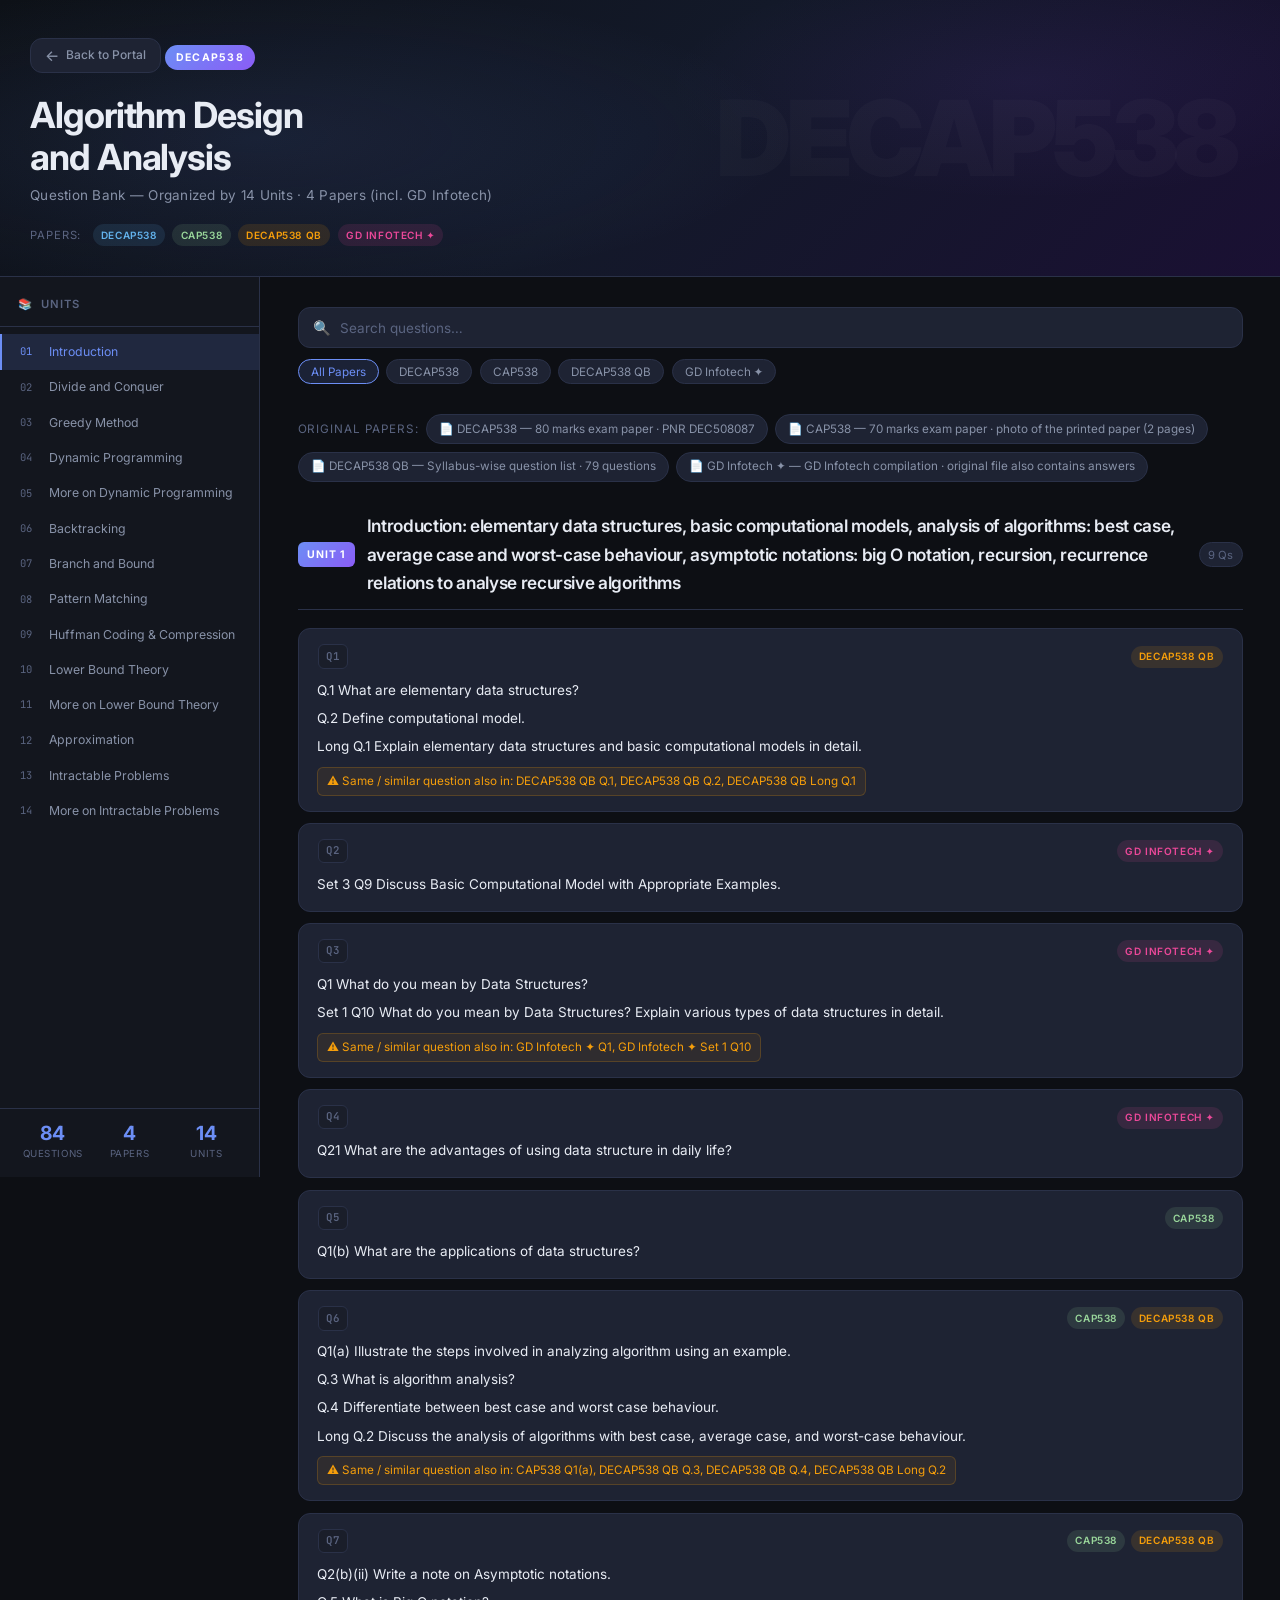
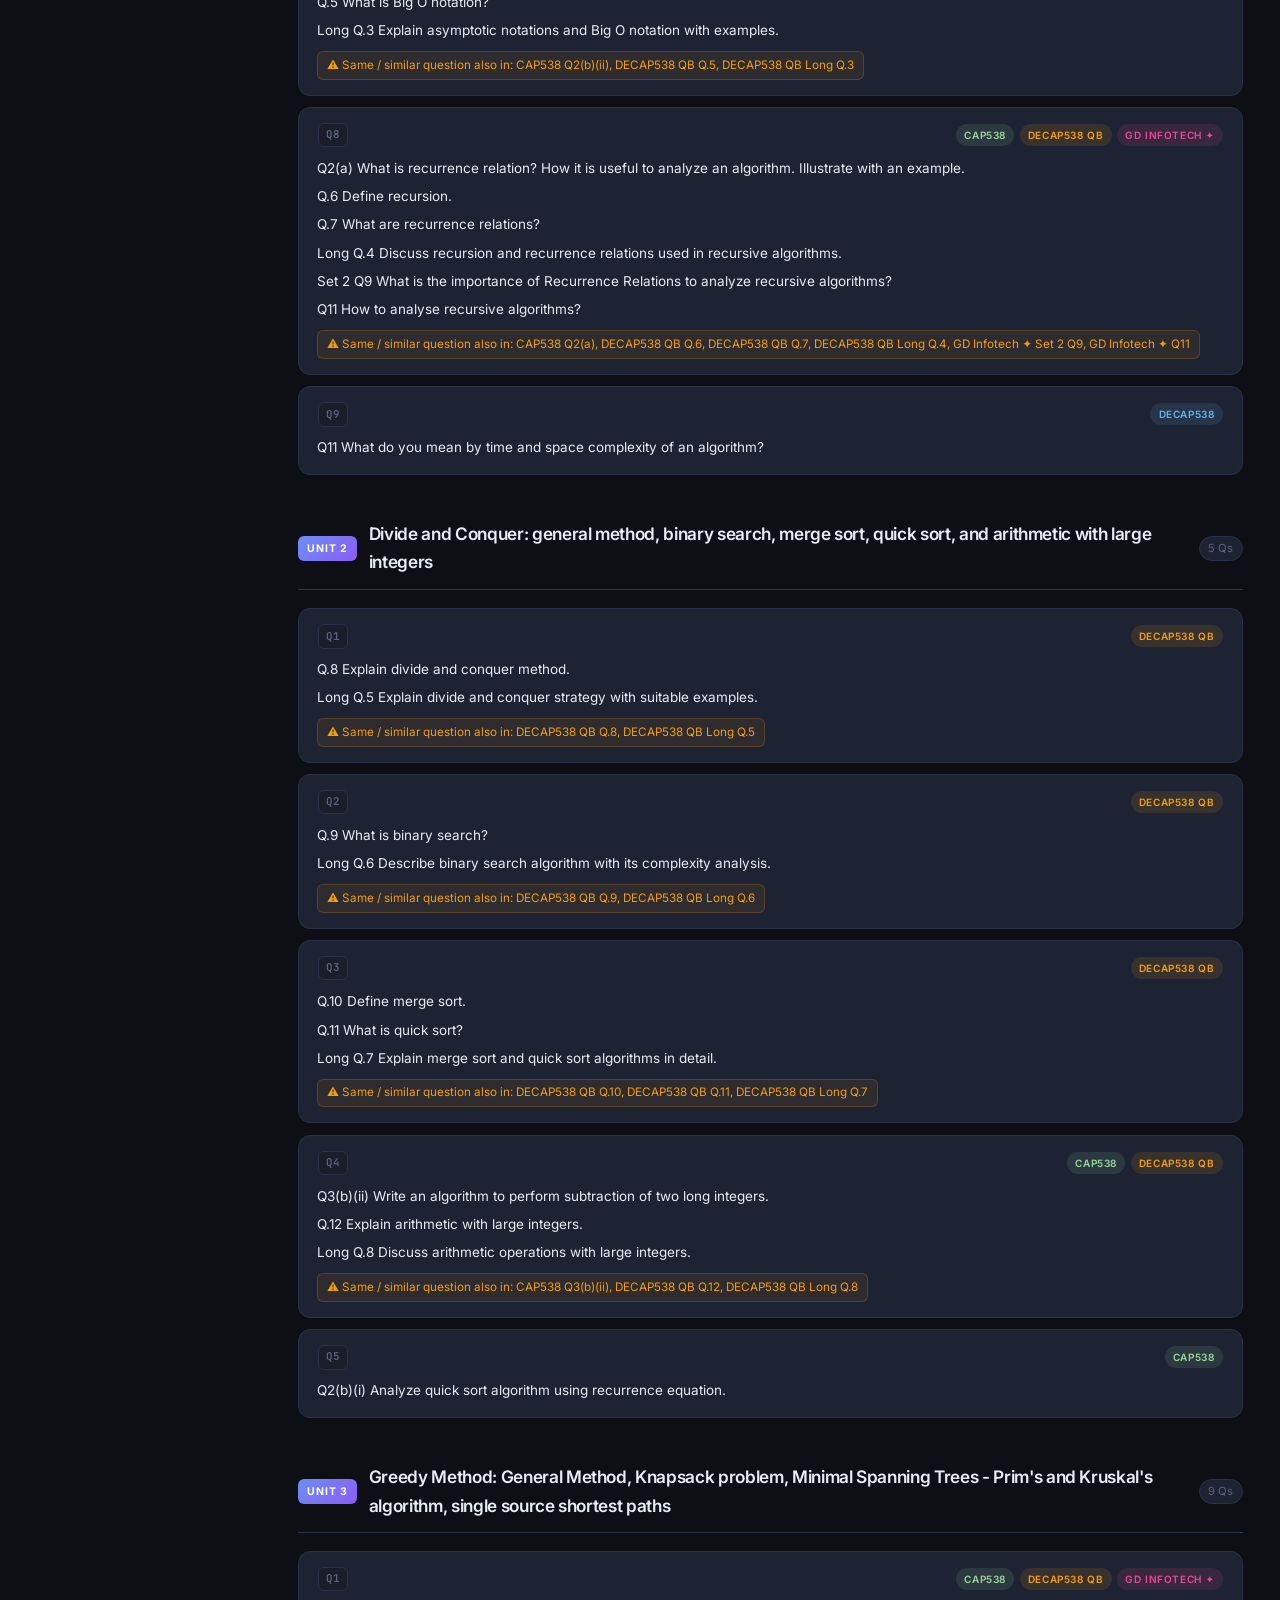
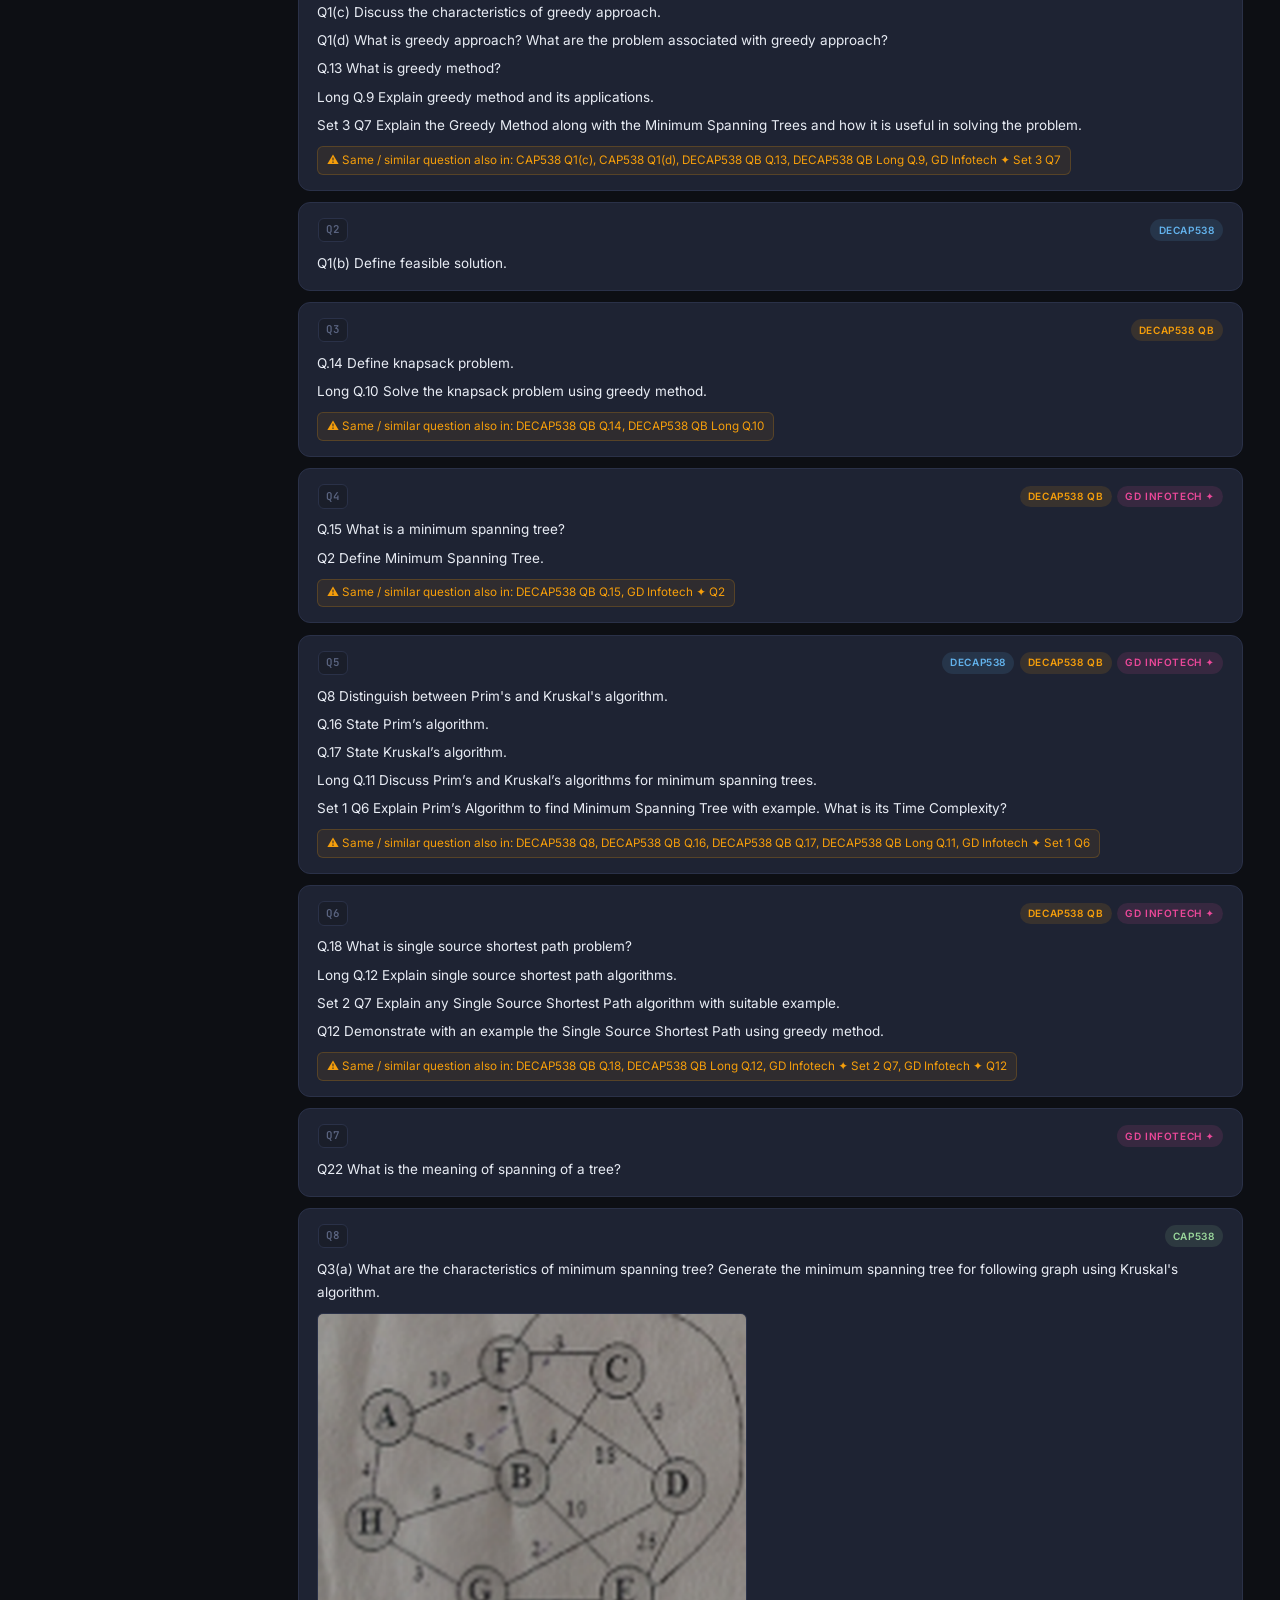
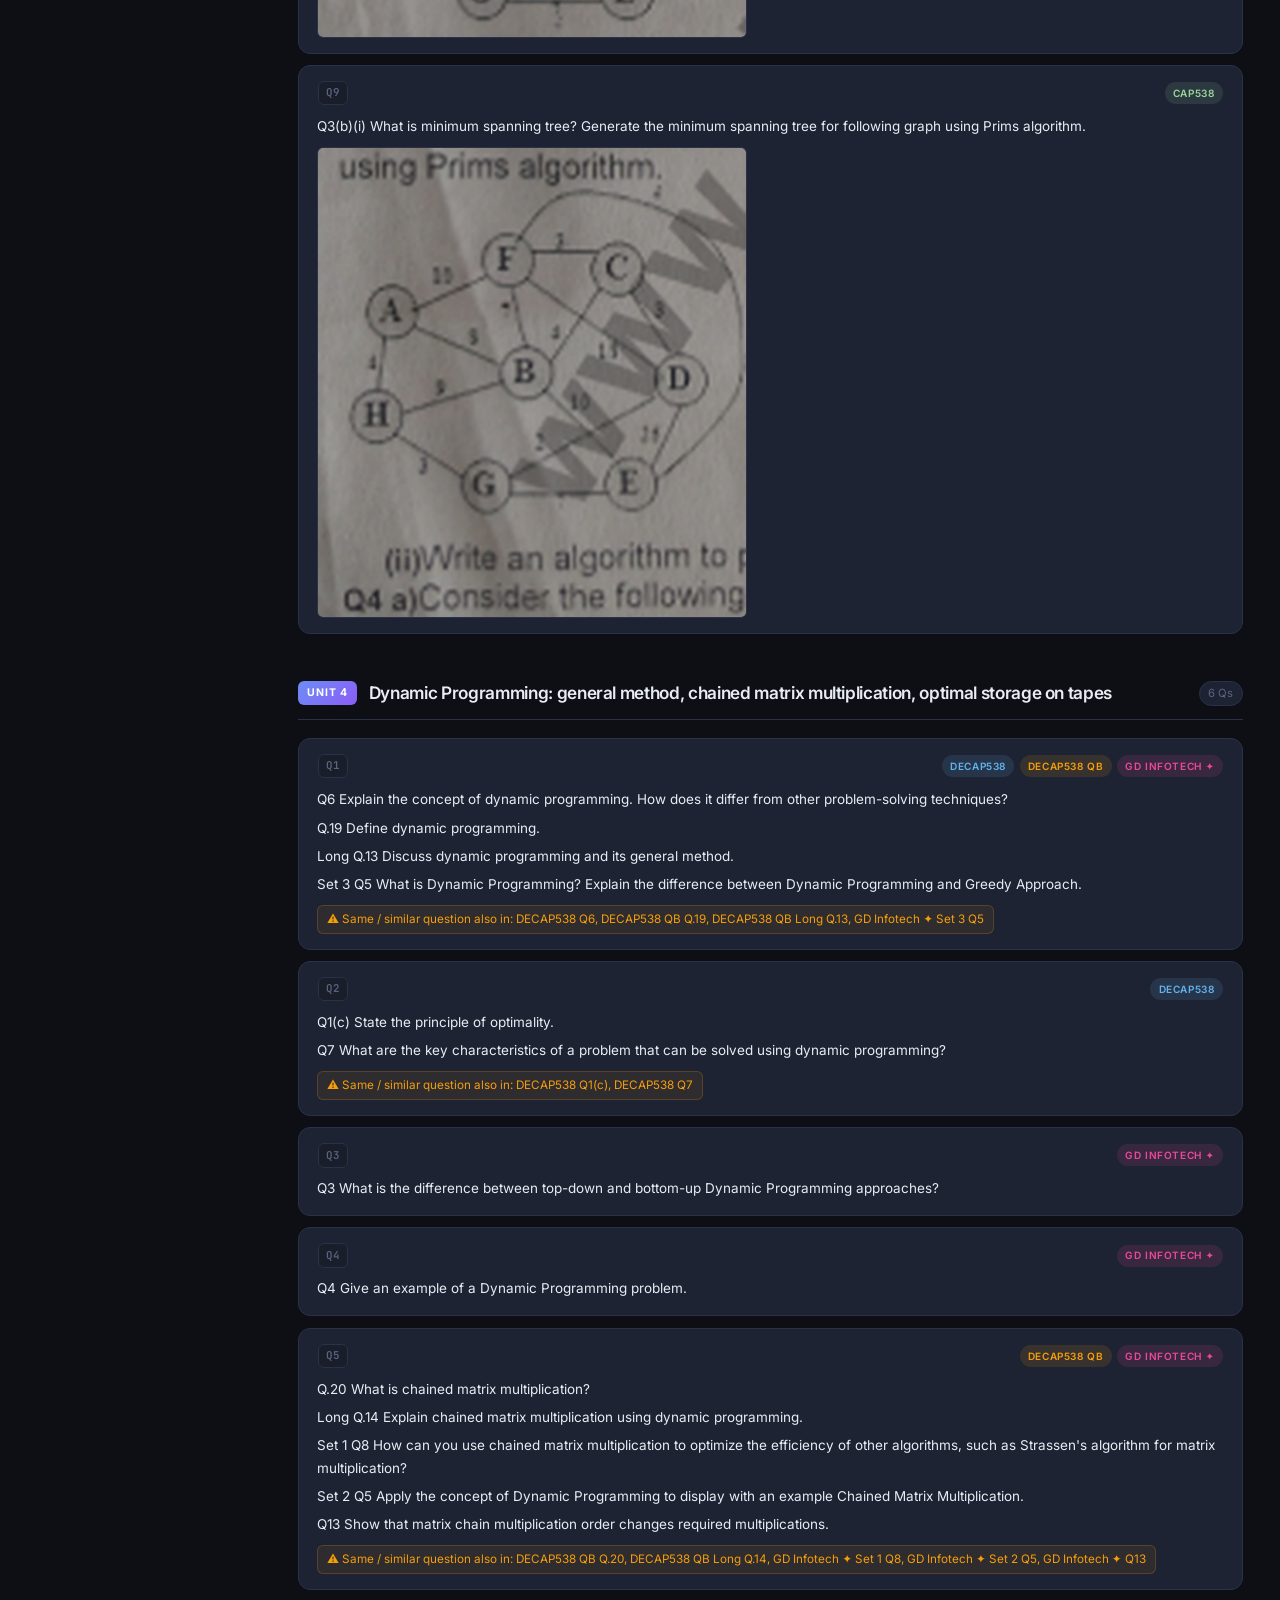
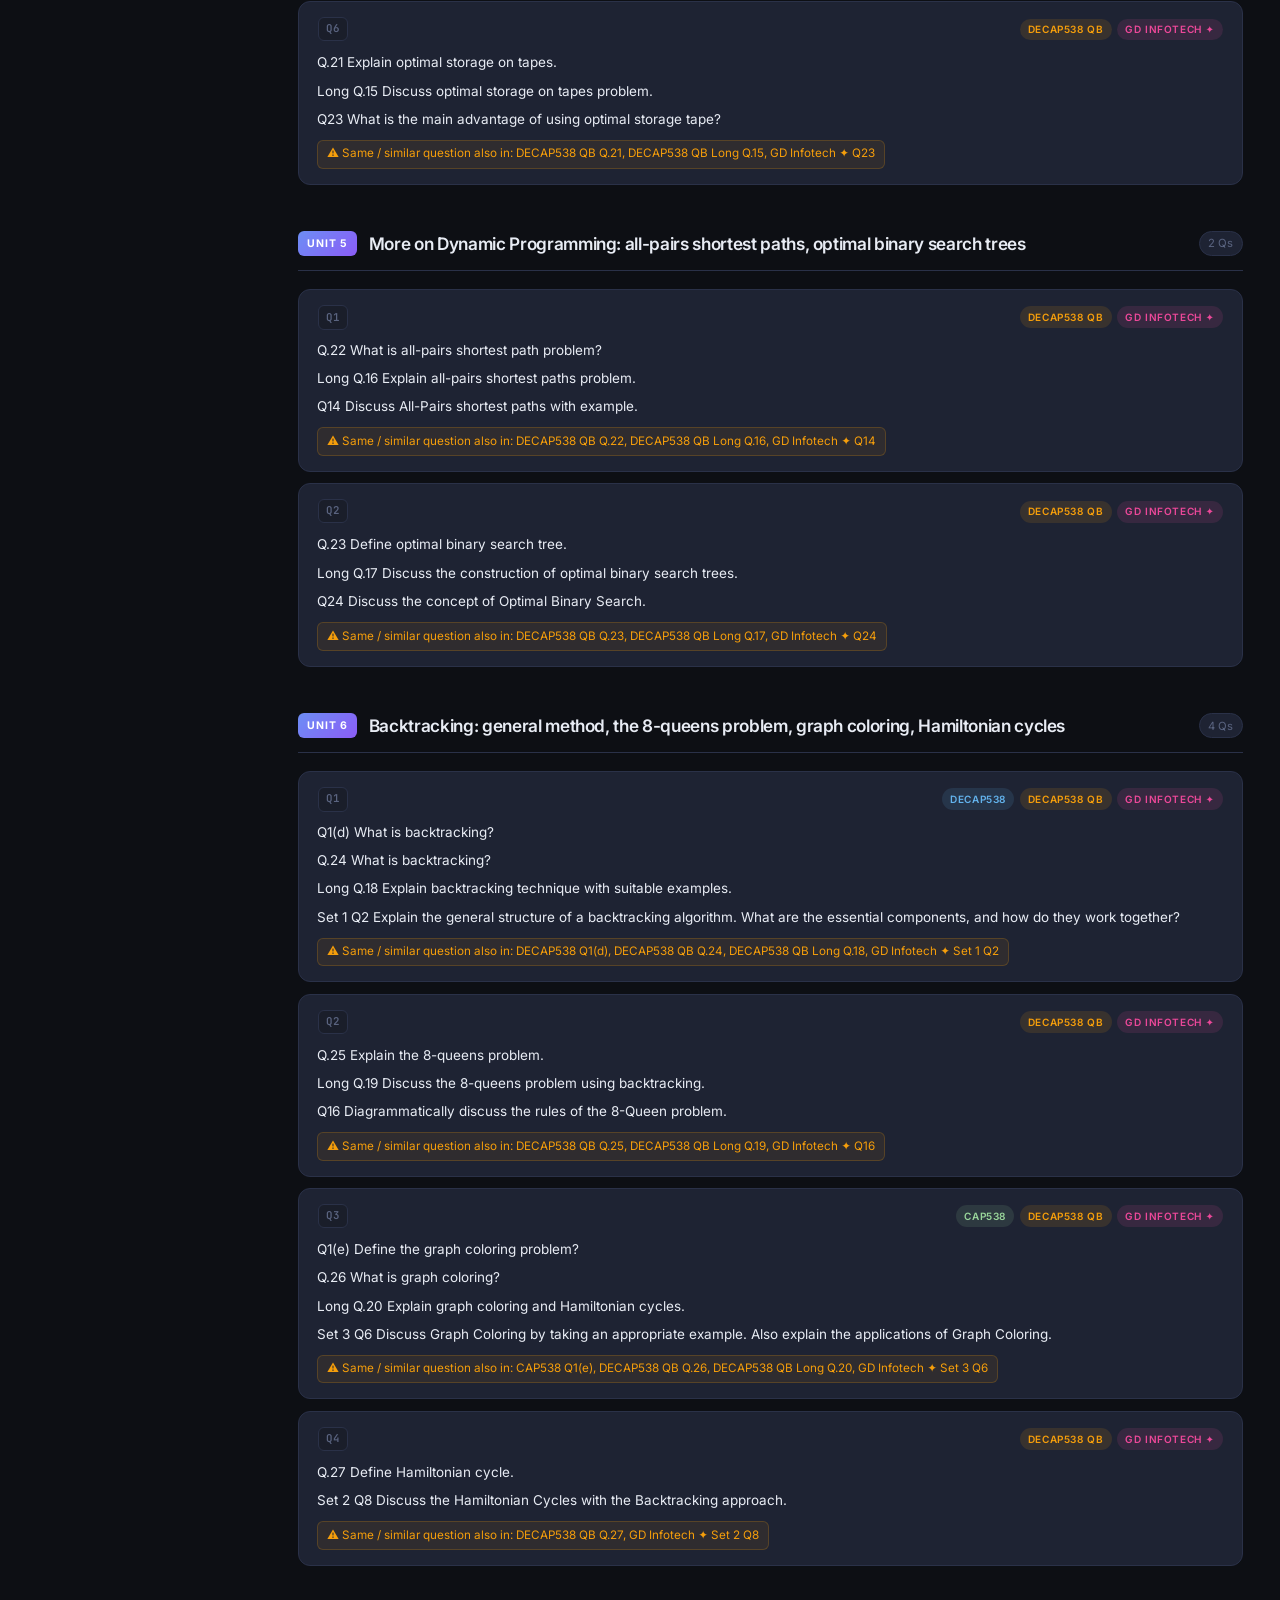
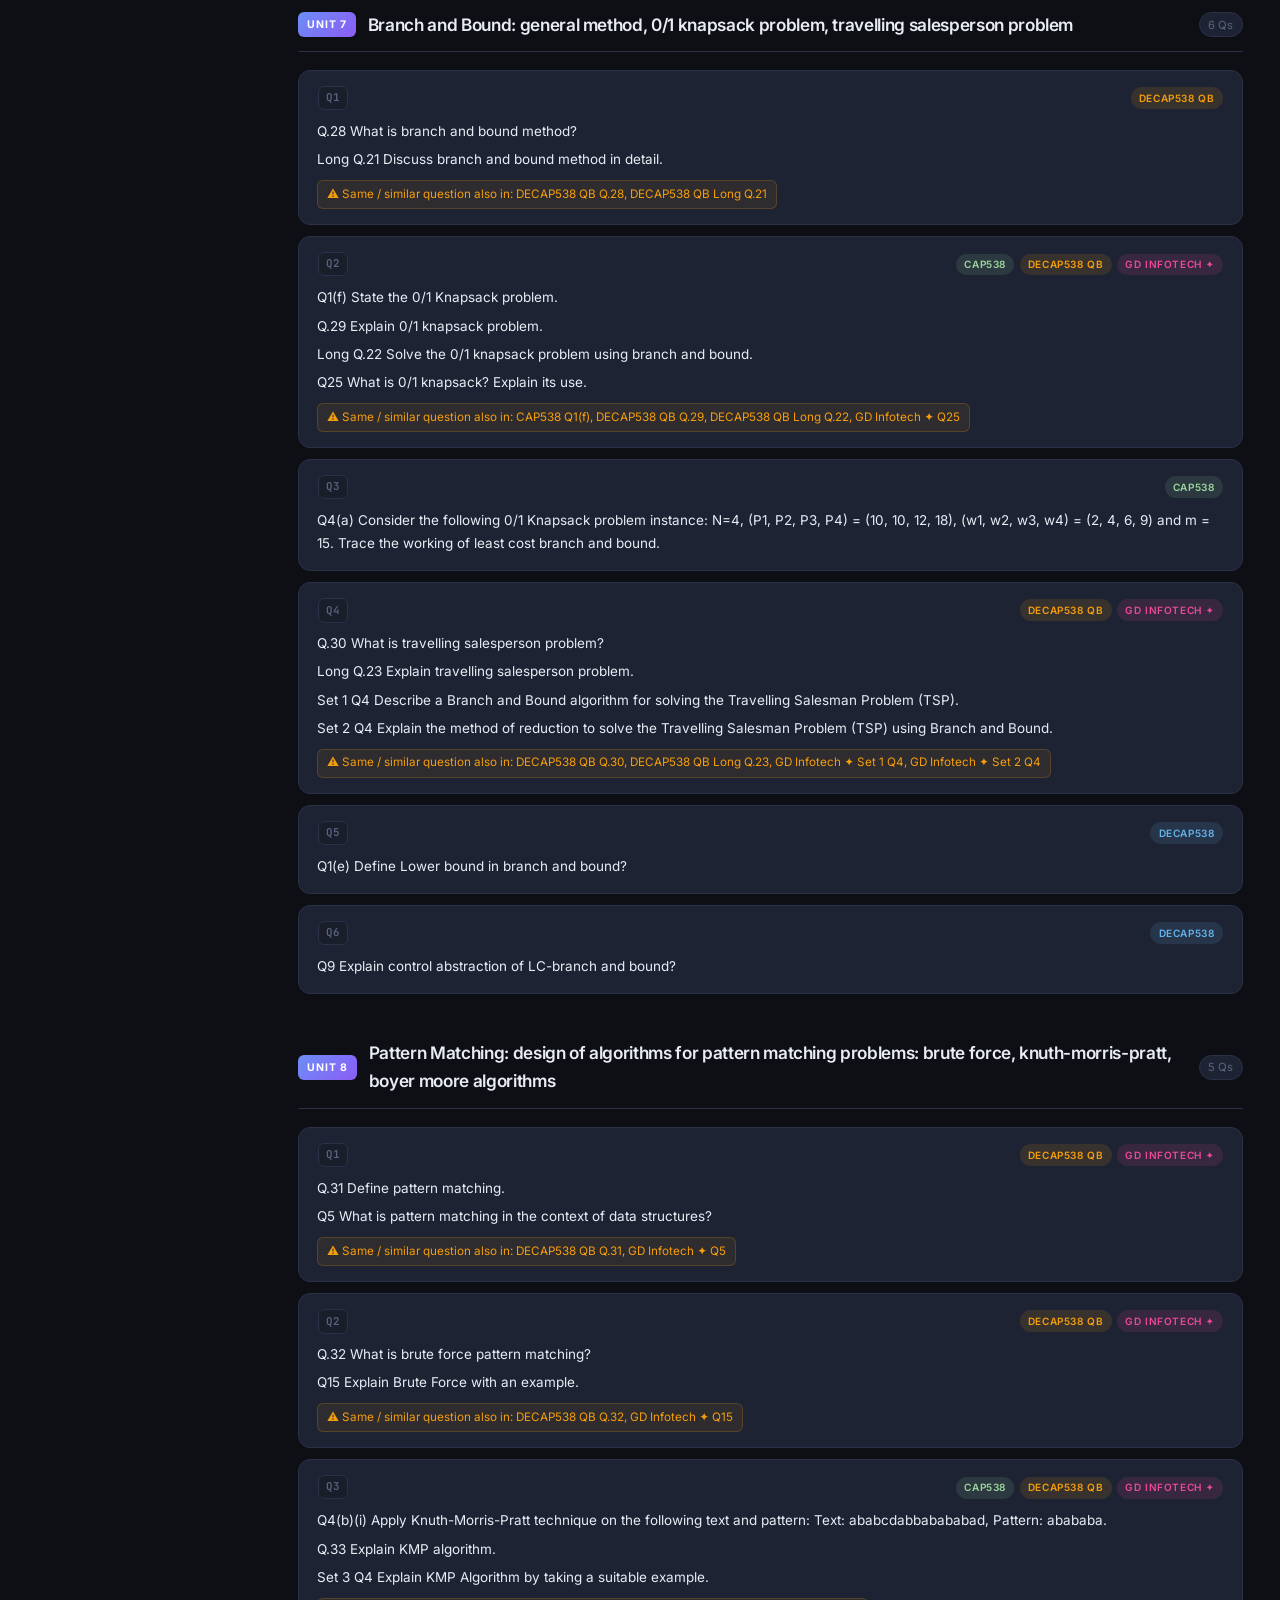
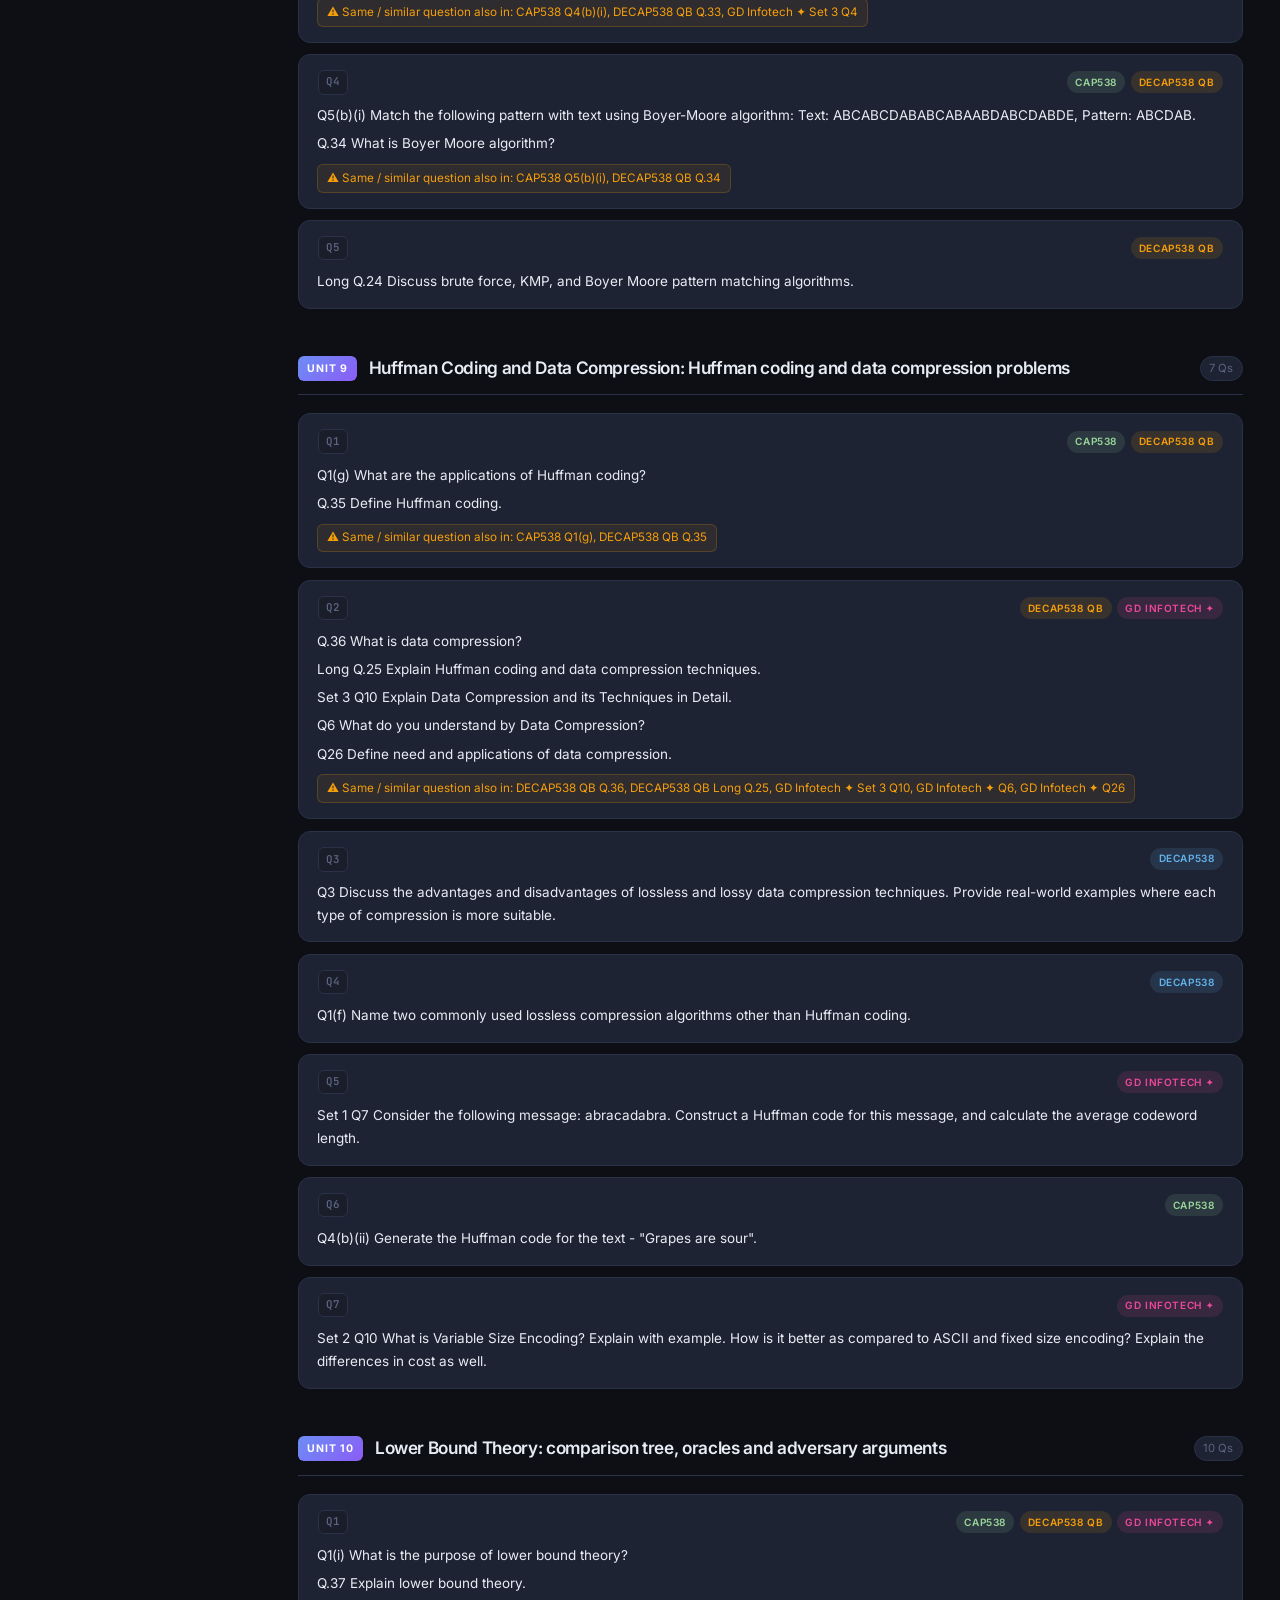
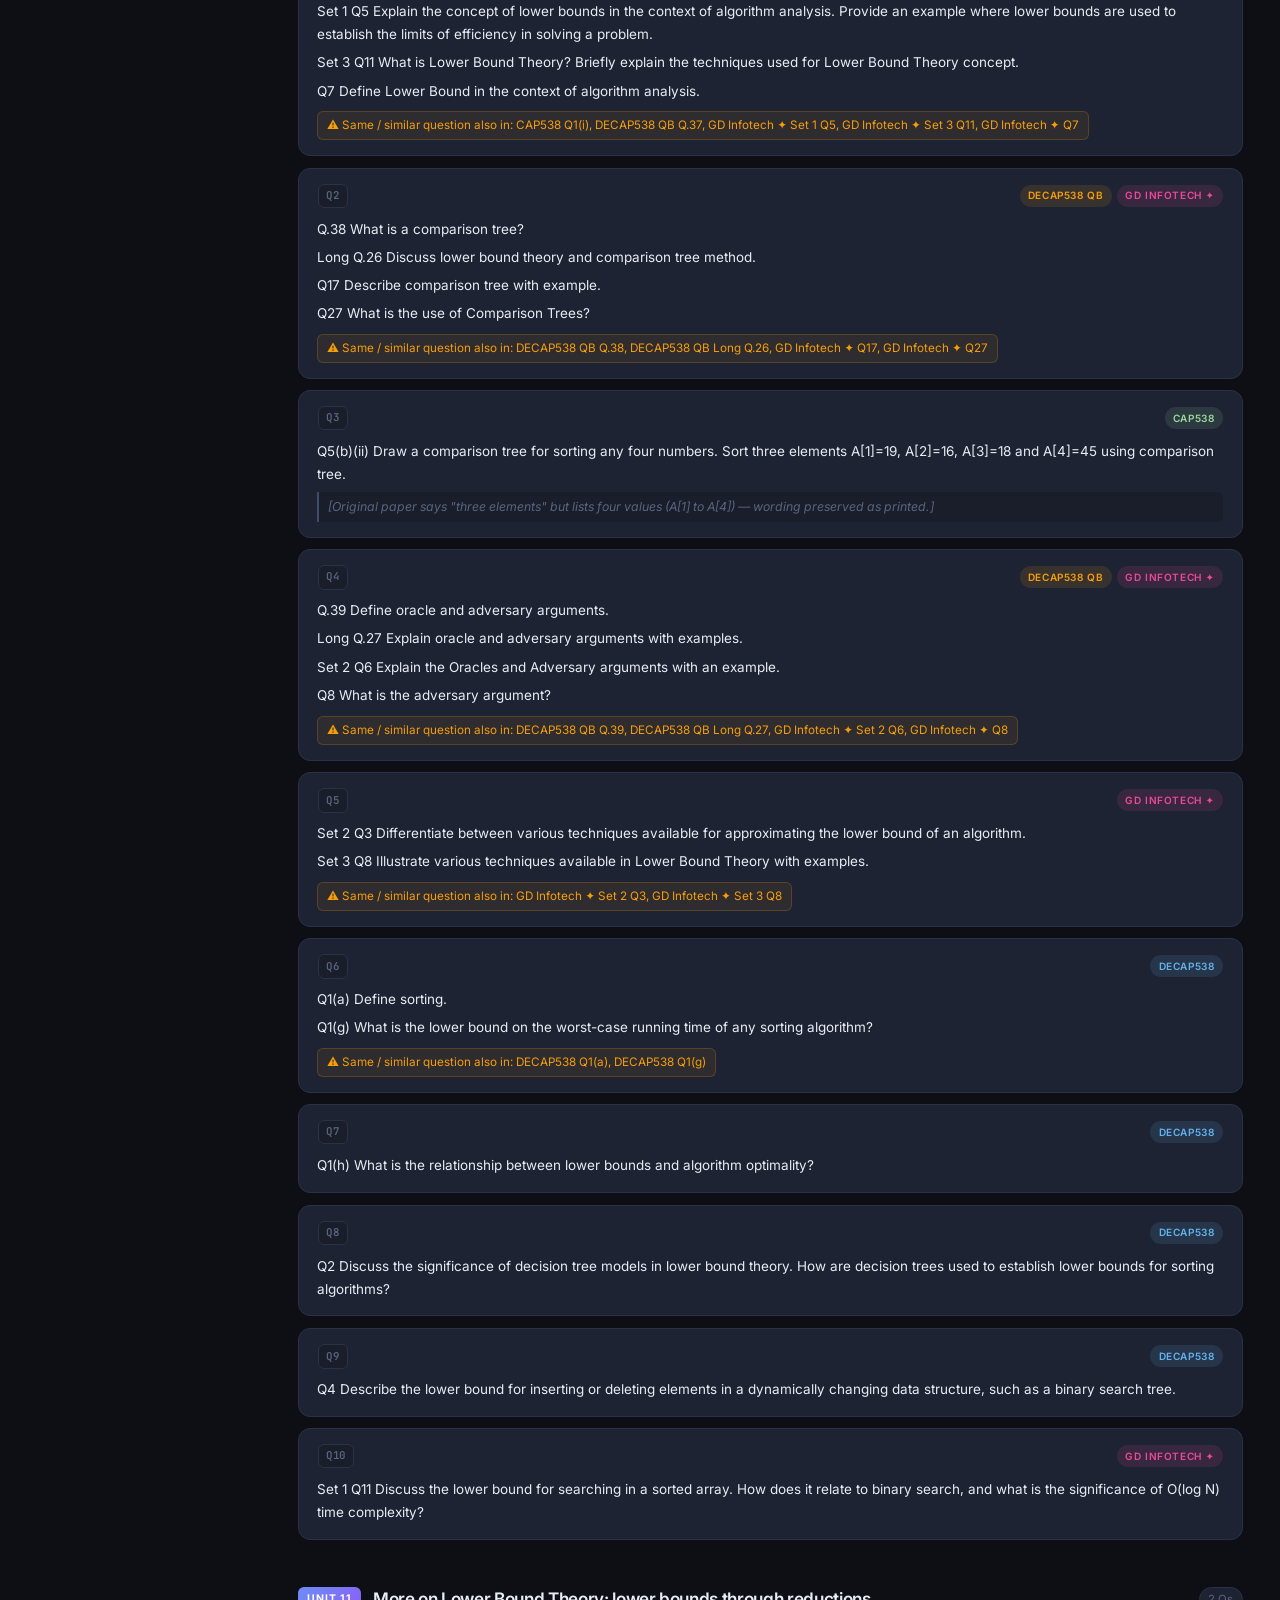
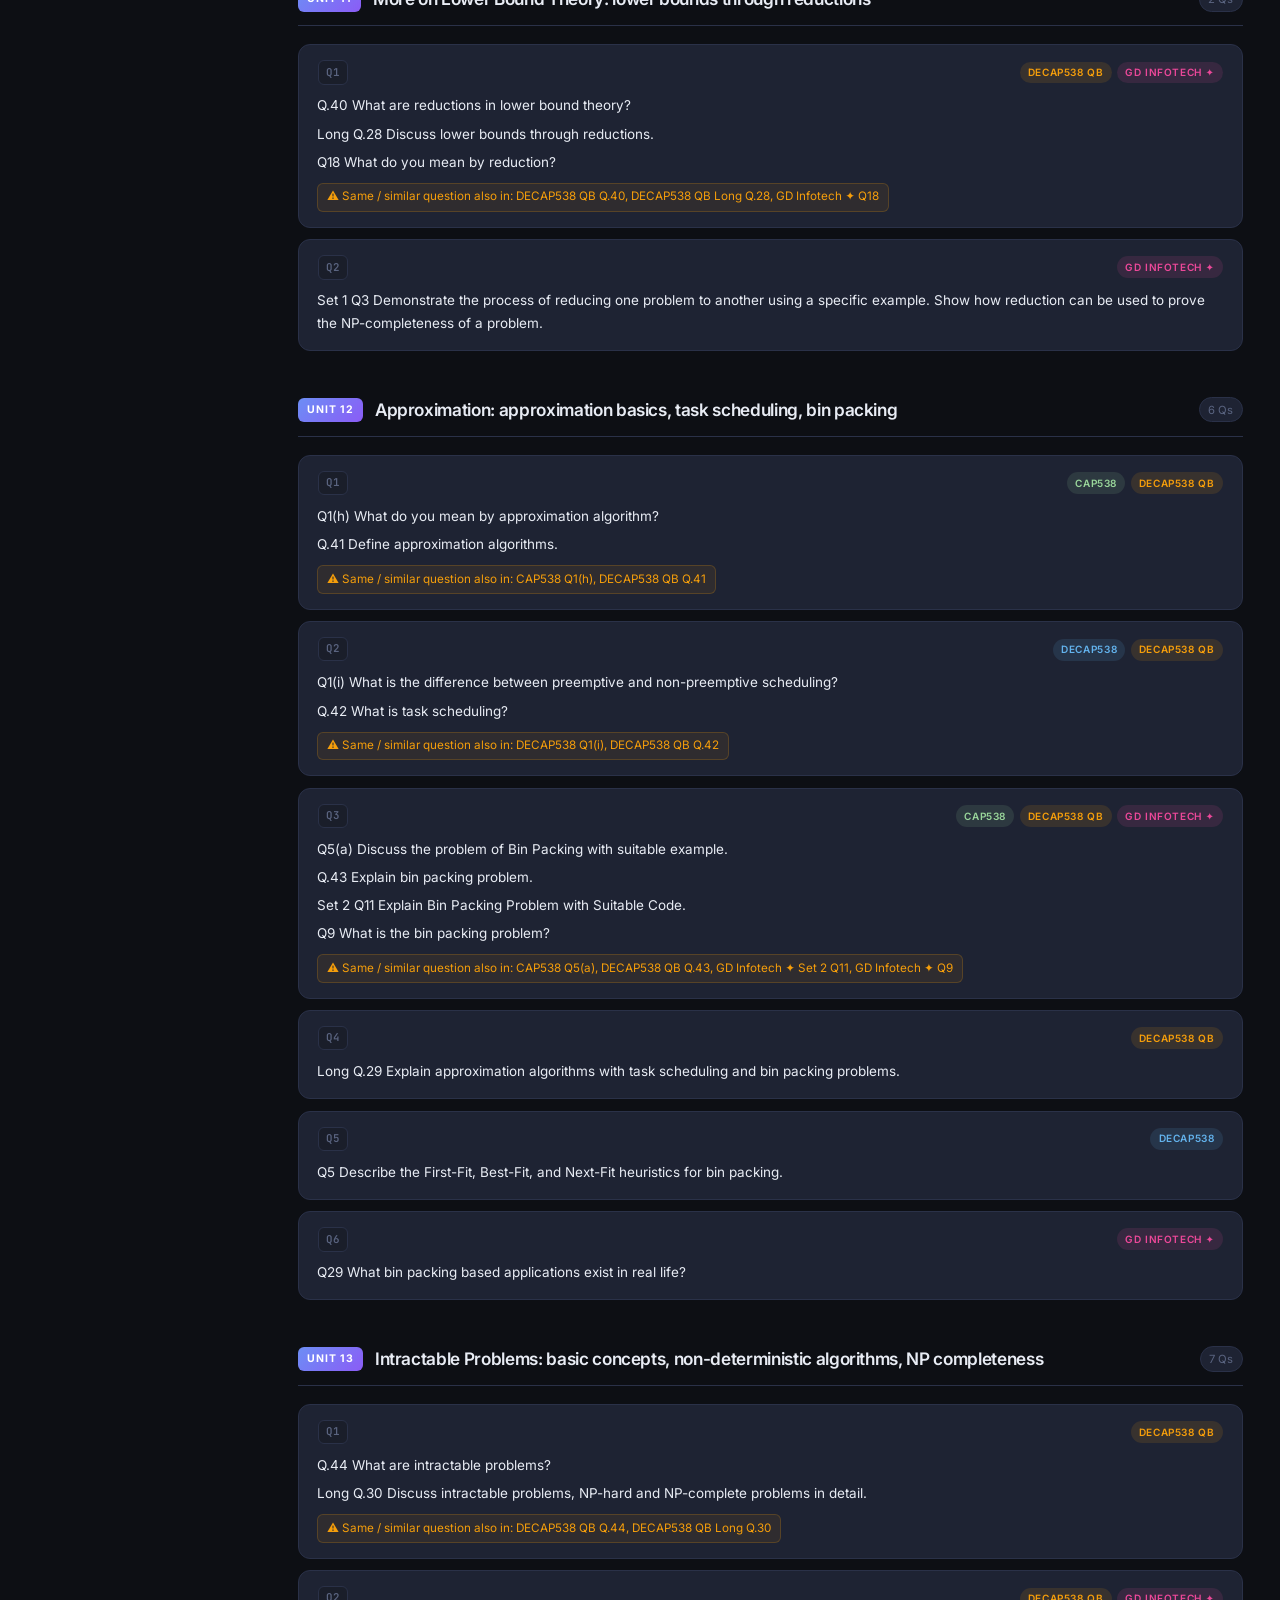
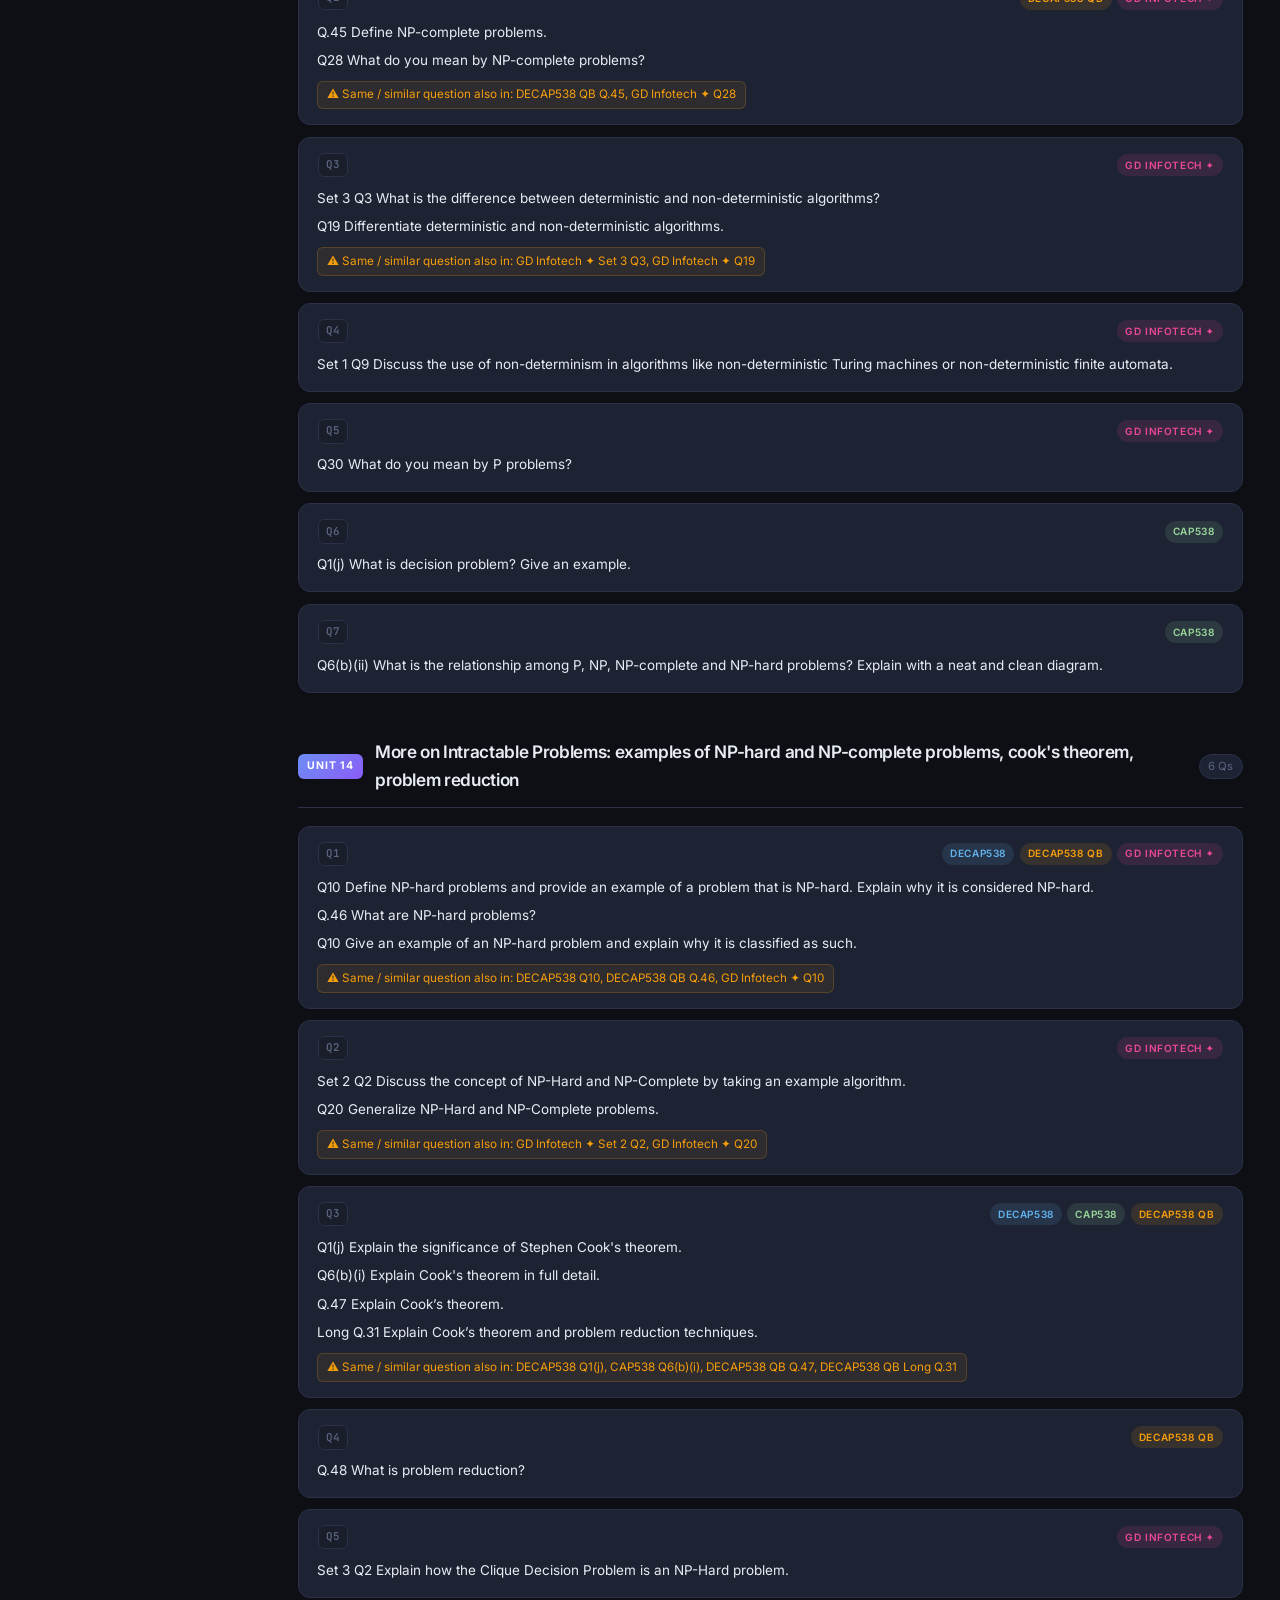
==== algorithm-design-and-analysis/index.html @ adc1d6e7 "Add files via upload" ====
<!DOCTYPE html>
<html lang="en">
<head>
  <meta charset="UTF-8" />
  <meta name="viewport" content="width=device-width, initial-scale=1.0" />
  <title>DECAP538 – Algorithm Design and Analysis | Question Bank</title>
  <link rel="preconnect" href="https://fonts.googleapis.com" />
  <link rel="preconnect" href="https://fonts.gstatic.com" crossorigin />
  <link href="https://fonts.googleapis.com/css2?family=Inter:wght@300;400;500;600;700&family=JetBrains+Mono:wght@400;500&display=swap" rel="stylesheet" />
  <link rel="stylesheet" href="../style.css" />
  <style>
    .site-header::after { content: 'DECAP538'; }
  </style>
</head>
<body>
  <header class="site-header">
    <div class="header-inner">
      <a href="../index.html" class="back-link"><span class="back-arrow">←</span> Back to Portal</a>
      <div class="header-badge">DECAP538</div>
      <h1 class="site-title">Algorithm Design<br>and Analysis</h1>
      <p class="site-subtitle">Question Bank — Organized by 14 Units · 4 Papers (incl. GD Infotech)</p>
      <div class="paper-legend">
        <span class="legend-label">Papers:</span>
        <span class="tag tag-p1">DECAP538</span>
        <span class="tag tag-p2">CAP538</span>
        <span class="tag tag-p3">DECAP538 QB</span>
        <span class="tag tag-p4">GD Infotech ✦</span>
      </div>
    </div>
  </header>
  <div class="page-layout">
    <aside class="sidebar" id="sidebar">
      <div class="sidebar-header"><span class="sidebar-icon">📚</span><span>Units</span></div>
      <nav class="unit-nav" id="unitNav">
        <a href="#unit1" class="nav-item active" data-unit="1"><span class="nav-num">01</span><span class="nav-text">Introduction</span></a>
<a href="#unit2" class="nav-item" data-unit="2"><span class="nav-num">02</span><span class="nav-text">Divide and Conquer</span></a>
<a href="#unit3" class="nav-item" data-unit="3"><span class="nav-num">03</span><span class="nav-text">Greedy Method</span></a>
<a href="#unit4" class="nav-item" data-unit="4"><span class="nav-num">04</span><span class="nav-text">Dynamic Programming</span></a>
<a href="#unit5" class="nav-item" data-unit="5"><span class="nav-num">05</span><span class="nav-text">More on Dynamic Programming</span></a>
<a href="#unit6" class="nav-item" data-unit="6"><span class="nav-num">06</span><span class="nav-text">Backtracking</span></a>
<a href="#unit7" class="nav-item" data-unit="7"><span class="nav-num">07</span><span class="nav-text">Branch and Bound</span></a>
<a href="#unit8" class="nav-item" data-unit="8"><span class="nav-num">08</span><span class="nav-text">Pattern Matching</span></a>
<a href="#unit9" class="nav-item" data-unit="9"><span class="nav-num">09</span><span class="nav-text">Huffman Coding &amp; Compression</span></a>
<a href="#unit10" class="nav-item" data-unit="10"><span class="nav-num">10</span><span class="nav-text">Lower Bound Theory</span></a>
<a href="#unit11" class="nav-item" data-unit="11"><span class="nav-num">11</span><span class="nav-text">More on Lower Bound Theory</span></a>
<a href="#unit12" class="nav-item" data-unit="12"><span class="nav-num">12</span><span class="nav-text">Approximation</span></a>
<a href="#unit13" class="nav-item" data-unit="13"><span class="nav-num">13</span><span class="nav-text">Intractable Problems</span></a>
<a href="#unit14" class="nav-item" data-unit="14"><span class="nav-num">14</span><span class="nav-text">More on Intractable Problems</span></a>
      </nav>
      <div class="sidebar-stats">
        <div class="stat-item"><span class="stat-num" id="totalQCount">0</span><span class="stat-label">Questions</span></div>
        <div class="stat-item"><span class="stat-num">4</span><span class="stat-label">Papers</span></div>
        <div class="stat-item"><span class="stat-num">14</span><span class="stat-label">Units</span></div>
      </div>
    </aside>
    <main class="main-content">
      <div class="search-wrap">
        <div class="search-box">
          <span class="search-icon">🔍</span>
          <input type="text" id="searchInput" placeholder="Search questions…" autocomplete="off" />
          <button class="search-clear" id="searchClear" title="Clear">✕</button>
        </div>
        <div class="filter-chips" id="filterChips">
          <button class="chip active" data-filter="all">All Papers</button>
<button class="chip" data-filter="p1">DECAP538</button>
<button class="chip" data-filter="p2">CAP538</button>
<button class="chip" data-filter="p3">DECAP538 QB</button>
<button class="chip" data-filter="p4">GD Infotech ✦</button>
        </div>
      </div>
      <div class="papers-strip">
        <span class="papers-strip-label">Original papers:</span>
        <a class="chip paper-link" href="../papers/decap538-80-marks.pdf" target="_blank" rel="noopener">📄 DECAP538 — 80 marks exam paper · PNR DEC508087</a>
        <a class="chip paper-link" href="../papers/cap538-70-marks.pdf" target="_blank" rel="noopener">📄 CAP538 — 70 marks exam paper · photo of the printed paper (2 pages)</a>
        <a class="chip paper-link" href="../papers/decap538-question-bank.pdf" target="_blank" rel="noopener">📄 DECAP538 QB — Syllabus-wise question list · 79 questions</a>
        <a class="chip paper-link" href="../papers/gd-infotech-question-bank.pdf" target="_blank" rel="noopener">📄 GD Infotech ✦ — GD Infotech compilation · original file also contains answers</a>
      </div>
      <div id="noResults" class="no-results hidden">
        <span>🔎</span><br>No questions match your search.
      </div>
      <section class="unit-section" id="unit1">
        <div class="unit-header">
          <div class="unit-badge">Unit 1</div>
          <h2 class="unit-title">Introduction: elementary data structures, basic computational models, analysis of algorithms: best case, average case and worst-case behaviour, asymptotic notations: big O notation, recursion, recurrence relations to analyse recursive algorithms</h2>
          <span class="unit-count" id="count-unit1"></span>
        </div>
        <div class="questions-grid">
          <div class="q-card" data-paper="p3">
            <div class="q-meta">
              <span class="q-num">Q1</span>
              <div class="q-tags"><span class="tag tag-p3">DECAP538 QB</span></div>
            </div>
            <div class="q-body">
              <p>Q.1 What are elementary data structures?</p>
              <p>Q.2 Define computational model.</p>
              <p>Long Q.1 Explain elementary data structures and basic computational models in detail.</p>
            </div>
            <div class="q-repeat-note">⚠ Same / similar question also in: DECAP538 QB Q.1, DECAP538 QB Q.2, DECAP538 QB Long Q.1</div>
          </div>
          <div class="q-card" data-paper="p4">
            <div class="q-meta">
              <span class="q-num">Q2</span>
              <div class="q-tags"><span class="tag tag-p4">GD Infotech ✦</span></div>
            </div>
            <div class="q-body">
              <p>Set 3 Q9 Discuss Basic Computational Model with Appropriate Examples.</p>
            </div>
          </div>
          <div class="q-card" data-paper="p4">
            <div class="q-meta">
              <span class="q-num">Q3</span>
              <div class="q-tags"><span class="tag tag-p4">GD Infotech ✦</span></div>
            </div>
            <div class="q-body">
              <p>Q1 What do you mean by Data Structures?</p>
              <p>Set 1 Q10 What do you mean by Data Structures? Explain various types of data structures in detail.</p>
            </div>
            <div class="q-repeat-note">⚠ Same / similar question also in: GD Infotech ✦ Q1, GD Infotech ✦ Set 1 Q10</div>
          </div>
          <div class="q-card" data-paper="p4">
            <div class="q-meta">
              <span class="q-num">Q4</span>
              <div class="q-tags"><span class="tag tag-p4">GD Infotech ✦</span></div>
            </div>
            <div class="q-body">
              <p>Q21 What are the advantages of using data structure in daily life?</p>
            </div>
          </div>
          <div class="q-card" data-paper="p2">
            <div class="q-meta">
              <span class="q-num">Q5</span>
              <div class="q-tags"><span class="tag tag-p2">CAP538</span></div>
            </div>
            <div class="q-body">
              <p>Q1(b) What are the applications of data structures?</p>
            </div>
          </div>
          <div class="q-card" data-paper="p2 p3">
            <div class="q-meta">
              <span class="q-num">Q6</span>
              <div class="q-tags"><span class="tag tag-p2">CAP538</span><span class="tag tag-p3">DECAP538 QB</span></div>
            </div>
            <div class="q-body">
              <p>Q1(a) Illustrate the steps involved in analyzing algorithm using an example.</p>
              <p>Q.3 What is algorithm analysis?</p>
              <p>Q.4 Differentiate between best case and worst case behaviour.</p>
              <p>Long Q.2 Discuss the analysis of algorithms with best case, average case, and worst-case behaviour.</p>
            </div>
            <div class="q-repeat-note">⚠ Same / similar question also in: CAP538 Q1(a), DECAP538 QB Q.3, DECAP538 QB Q.4, DECAP538 QB Long Q.2</div>
          </div>
          <div class="q-card" data-paper="p2 p3">
            <div class="q-meta">
              <span class="q-num">Q7</span>
              <div class="q-tags"><span class="tag tag-p2">CAP538</span><span class="tag tag-p3">DECAP538 QB</span></div>
            </div>
            <div class="q-body">
              <p>Q2(b)(ii) Write a note on Asymptotic notations.</p>
              <p>Q.5 What is Big O notation?</p>
              <p>Long Q.3 Explain asymptotic notations and Big O notation with examples.</p>
            </div>
            <div class="q-repeat-note">⚠ Same / similar question also in: CAP538 Q2(b)(ii), DECAP538 QB Q.5, DECAP538 QB Long Q.3</div>
          </div>
          <div class="q-card" data-paper="p2 p3 p4">
            <div class="q-meta">
              <span class="q-num">Q8</span>
              <div class="q-tags"><span class="tag tag-p2">CAP538</span><span class="tag tag-p3">DECAP538 QB</span><span class="tag tag-p4">GD Infotech ✦</span></div>
            </div>
            <div class="q-body">
              <p>Q2(a) What is recurrence relation? How it is useful to analyze an algorithm. Illustrate with an example.</p>
              <p>Q.6 Define recursion.</p>
              <p>Q.7 What are recurrence relations?</p>
              <p>Long Q.4 Discuss recursion and recurrence relations used in recursive algorithms.</p>
              <p>Set 2 Q9 What is the importance of Recurrence Relations to analyze recursive algorithms?</p>
              <p>Q11 How to analyse recursive algorithms?</p>
            </div>
            <div class="q-repeat-note">⚠ Same / similar question also in: CAP538 Q2(a), DECAP538 QB Q.6, DECAP538 QB Q.7, DECAP538 QB Long Q.4, GD Infotech ✦ Set 2 Q9, GD Infotech ✦ Q11</div>
          </div>
          <div class="q-card" data-paper="p1">
            <div class="q-meta">
              <span class="q-num">Q9</span>
              <div class="q-tags"><span class="tag tag-p1">DECAP538</span></div>
            </div>
            <div class="q-body">
              <p>Q11 What do you mean by time and space complexity of an algorithm?</p>
            </div>
          </div>
        </div>
      </section>
      <section class="unit-section" id="unit2">
        <div class="unit-header">
          <div class="unit-badge">Unit 2</div>
          <h2 class="unit-title">Divide and Conquer: general method, binary search, merge sort, quick sort, and arithmetic with large integers</h2>
          <span class="unit-count" id="count-unit2"></span>
        </div>
        <div class="questions-grid">
          <div class="q-card" data-paper="p3">
            <div class="q-meta">
              <span class="q-num">Q1</span>
              <div class="q-tags"><span class="tag tag-p3">DECAP538 QB</span></div>
            </div>
            <div class="q-body">
              <p>Q.8 Explain divide and conquer method.</p>
              <p>Long Q.5 Explain divide and conquer strategy with suitable examples.</p>
            </div>
            <div class="q-repeat-note">⚠ Same / similar question also in: DECAP538 QB Q.8, DECAP538 QB Long Q.5</div>
          </div>
          <div class="q-card" data-paper="p3">
            <div class="q-meta">
              <span class="q-num">Q2</span>
              <div class="q-tags"><span class="tag tag-p3">DECAP538 QB</span></div>
            </div>
            <div class="q-body">
              <p>Q.9 What is binary search?</p>
              <p>Long Q.6 Describe binary search algorithm with its complexity analysis.</p>
            </div>
            <div class="q-repeat-note">⚠ Same / similar question also in: DECAP538 QB Q.9, DECAP538 QB Long Q.6</div>
          </div>
          <div class="q-card" data-paper="p3">
            <div class="q-meta">
              <span class="q-num">Q3</span>
              <div class="q-tags"><span class="tag tag-p3">DECAP538 QB</span></div>
            </div>
            <div class="q-body">
              <p>Q.10 Define merge sort.</p>
              <p>Q.11 What is quick sort?</p>
              <p>Long Q.7 Explain merge sort and quick sort algorithms in detail.</p>
            </div>
            <div class="q-repeat-note">⚠ Same / similar question also in: DECAP538 QB Q.10, DECAP538 QB Q.11, DECAP538 QB Long Q.7</div>
          </div>
          <div class="q-card" data-paper="p2 p3">
            <div class="q-meta">
              <span class="q-num">Q4</span>
              <div class="q-tags"><span class="tag tag-p2">CAP538</span><span class="tag tag-p3">DECAP538 QB</span></div>
            </div>
            <div class="q-body">
              <p>Q3(b)(ii) Write an algorithm to perform subtraction of two long integers.</p>
              <p>Q.12 Explain arithmetic with large integers.</p>
              <p>Long Q.8 Discuss arithmetic operations with large integers.</p>
            </div>
            <div class="q-repeat-note">⚠ Same / similar question also in: CAP538 Q3(b)(ii), DECAP538 QB Q.12, DECAP538 QB Long Q.8</div>
          </div>
          <div class="q-card" data-paper="p2">
            <div class="q-meta">
              <span class="q-num">Q5</span>
              <div class="q-tags"><span class="tag tag-p2">CAP538</span></div>
            </div>
            <div class="q-body">
              <p>Q2(b)(i) Analyze quick sort algorithm using recurrence equation.</p>
            </div>
          </div>
        </div>
      </section>
      <section class="unit-section" id="unit3">
        <div class="unit-header">
          <div class="unit-badge">Unit 3</div>
          <h2 class="unit-title">Greedy Method: General Method, Knapsack problem, Minimal Spanning Trees - Prim&#x27;s and Kruskal&#x27;s algorithm, single source shortest paths</h2>
          <span class="unit-count" id="count-unit3"></span>
        </div>
        <div class="questions-grid">
          <div class="q-card" data-paper="p2 p3 p4">
            <div class="q-meta">
              <span class="q-num">Q1</span>
              <div class="q-tags"><span class="tag tag-p2">CAP538</span><span class="tag tag-p3">DECAP538 QB</span><span class="tag tag-p4">GD Infotech ✦</span></div>
            </div>
            <div class="q-body">
              <p>Q1(c) Discuss the characteristics of greedy approach.</p>
              <p>Q1(d) What is greedy approach? What are the problem associated with greedy approach?</p>
              <p>Q.13 What is greedy method?</p>
              <p>Long Q.9 Explain greedy method and its applications.</p>
              <p>Set 3 Q7 Explain the Greedy Method along with the Minimum Spanning Trees and how it is useful in solving the problem.</p>
            </div>
            <div class="q-repeat-note">⚠ Same / similar question also in: CAP538 Q1(c), CAP538 Q1(d), DECAP538 QB Q.13, DECAP538 QB Long Q.9, GD Infotech ✦ Set 3 Q7</div>
          </div>
          <div class="q-card" data-paper="p1">
            <div class="q-meta">
              <span class="q-num">Q2</span>
              <div class="q-tags"><span class="tag tag-p1">DECAP538</span></div>
            </div>
            <div class="q-body">
              <p>Q1(b) Define feasible solution.</p>
            </div>
          </div>
          <div class="q-card" data-paper="p3">
            <div class="q-meta">
              <span class="q-num">Q3</span>
              <div class="q-tags"><span class="tag tag-p3">DECAP538 QB</span></div>
            </div>
            <div class="q-body">
              <p>Q.14 Define knapsack problem.</p>
              <p>Long Q.10 Solve the knapsack problem using greedy method.</p>
            </div>
            <div class="q-repeat-note">⚠ Same / similar question also in: DECAP538 QB Q.14, DECAP538 QB Long Q.10</div>
          </div>
          <div class="q-card" data-paper="p3 p4">
            <div class="q-meta">
              <span class="q-num">Q4</span>
              <div class="q-tags"><span class="tag tag-p3">DECAP538 QB</span><span class="tag tag-p4">GD Infotech ✦</span></div>
            </div>
            <div class="q-body">
              <p>Q.15 What is a minimum spanning tree?</p>
              <p>Q2 Define Minimum Spanning Tree.</p>
            </div>
            <div class="q-repeat-note">⚠ Same / similar question also in: DECAP538 QB Q.15, GD Infotech ✦ Q2</div>
          </div>
          <div class="q-card" data-paper="p1 p3 p4">
            <div class="q-meta">
              <span class="q-num">Q5</span>
              <div class="q-tags"><span class="tag tag-p1">DECAP538</span><span class="tag tag-p3">DECAP538 QB</span><span class="tag tag-p4">GD Infotech ✦</span></div>
            </div>
            <div class="q-body">
              <p>Q8 Distinguish between Prim&#x27;s and Kruskal&#x27;s algorithm.</p>
              <p>Q.16 State Prim’s algorithm.</p>
              <p>Q.17 State Kruskal’s algorithm.</p>
              <p>Long Q.11 Discuss Prim’s and Kruskal’s algorithms for minimum spanning trees.</p>
              <p>Set 1 Q6 Explain Prim’s Algorithm to find Minimum Spanning Tree with example. What is its Time Complexity?</p>
            </div>
            <div class="q-repeat-note">⚠ Same / similar question also in: DECAP538 Q8, DECAP538 QB Q.16, DECAP538 QB Q.17, DECAP538 QB Long Q.11, GD Infotech ✦ Set 1 Q6</div>
          </div>
          <div class="q-card" data-paper="p3 p4">
            <div class="q-meta">
              <span class="q-num">Q6</span>
              <div class="q-tags"><span class="tag tag-p3">DECAP538 QB</span><span class="tag tag-p4">GD Infotech ✦</span></div>
            </div>
            <div class="q-body">
              <p>Q.18 What is single source shortest path problem?</p>
              <p>Long Q.12 Explain single source shortest path algorithms.</p>
              <p>Set 2 Q7 Explain any Single Source Shortest Path algorithm with suitable example.</p>
              <p>Q12 Demonstrate with an example the Single Source Shortest Path using greedy method.</p>
            </div>
            <div class="q-repeat-note">⚠ Same / similar question also in: DECAP538 QB Q.18, DECAP538 QB Long Q.12, GD Infotech ✦ Set 2 Q7, GD Infotech ✦ Q12</div>
          </div>
          <div class="q-card" data-paper="p4">
            <div class="q-meta">
              <span class="q-num">Q7</span>
              <div class="q-tags"><span class="tag tag-p4">GD Infotech ✦</span></div>
            </div>
            <div class="q-body">
              <p>Q22 What is the meaning of spanning of a tree?</p>
            </div>
          </div>
          <div class="q-card" data-paper="p2">
            <div class="q-meta">
              <span class="q-num">Q8</span>
              <div class="q-tags"><span class="tag tag-p2">CAP538</span></div>
            </div>
            <div class="q-body">
              <p>Q3(a) What are the characteristics of minimum spanning tree? Generate the minimum spanning tree for following graph using Kruskal&#x27;s algorithm.</p>
              <a href="../papers/cap538-70-marks.pdf" target="_blank" rel="noopener" title="Open the original paper"><img class="q-img" src="../assets/graph-q3a-kruskal.png" alt="Graph for Q3(a) — Kruskal&#x27;s algorithm (clipped from the original CAP538 paper)"></a>
            </div>
          </div>
          <div class="q-card" data-paper="p2">
            <div class="q-meta">
              <span class="q-num">Q9</span>
              <div class="q-tags"><span class="tag tag-p2">CAP538</span></div>
            </div>
            <div class="q-body">
              <p>Q3(b)(i) What is minimum spanning tree? Generate the minimum spanning tree for following graph using Prims algorithm.</p>
              <a href="../papers/cap538-70-marks.pdf" target="_blank" rel="noopener" title="Open the original paper"><img class="q-img" src="../assets/graph-q3b-prim.png" alt="Graph for Q3(b)(i) — Prim&#x27;s algorithm (clipped from the original CAP538 paper)"></a>
            </div>
          </div>
        </div>
      </section>
      <section class="unit-section" id="unit4">
        <div class="unit-header">
          <div class="unit-badge">Unit 4</div>
          <h2 class="unit-title">Dynamic Programming: general method, chained matrix multiplication, optimal storage on tapes</h2>
          <span class="unit-count" id="count-unit4"></span>
        </div>
        <div class="questions-grid">
          <div class="q-card" data-paper="p1 p3 p4">
            <div class="q-meta">
              <span class="q-num">Q1</span>
              <div class="q-tags"><span class="tag tag-p1">DECAP538</span><span class="tag tag-p3">DECAP538 QB</span><span class="tag tag-p4">GD Infotech ✦</span></div>
            </div>
            <div class="q-body">
              <p>Q6 Explain the concept of dynamic programming. How does it differ from other problem-solving techniques?</p>
              <p>Q.19 Define dynamic programming.</p>
              <p>Long Q.13 Discuss dynamic programming and its general method.</p>
              <p>Set 3 Q5 What is Dynamic Programming? Explain the difference between Dynamic Programming and Greedy Approach.</p>
            </div>
            <div class="q-repeat-note">⚠ Same / similar question also in: DECAP538 Q6, DECAP538 QB Q.19, DECAP538 QB Long Q.13, GD Infotech ✦ Set 3 Q5</div>
          </div>
          <div class="q-card" data-paper="p1">
            <div class="q-meta">
              <span class="q-num">Q2</span>
              <div class="q-tags"><span class="tag tag-p1">DECAP538</span></div>
            </div>
            <div class="q-body">
              <p>Q1(c) State the principle of optimality.</p>
              <p>Q7 What are the key characteristics of a problem that can be solved using dynamic programming?</p>
            </div>
            <div class="q-repeat-note">⚠ Same / similar question also in: DECAP538 Q1(c), DECAP538 Q7</div>
          </div>
          <div class="q-card" data-paper="p4">
            <div class="q-meta">
              <span class="q-num">Q3</span>
              <div class="q-tags"><span class="tag tag-p4">GD Infotech ✦</span></div>
            </div>
            <div class="q-body">
              <p>Q3 What is the difference between top-down and bottom-up Dynamic Programming approaches?</p>
            </div>
          </div>
          <div class="q-card" data-paper="p4">
            <div class="q-meta">
              <span class="q-num">Q4</span>
              <div class="q-tags"><span class="tag tag-p4">GD Infotech ✦</span></div>
            </div>
            <div class="q-body">
              <p>Q4 Give an example of a Dynamic Programming problem.</p>
            </div>
          </div>
          <div class="q-card" data-paper="p3 p4">
            <div class="q-meta">
              <span class="q-num">Q5</span>
              <div class="q-tags"><span class="tag tag-p3">DECAP538 QB</span><span class="tag tag-p4">GD Infotech ✦</span></div>
            </div>
            <div class="q-body">
              <p>Q.20 What is chained matrix multiplication?</p>
              <p>Long Q.14 Explain chained matrix multiplication using dynamic programming.</p>
              <p>Set 1 Q8 How can you use chained matrix multiplication to optimize the efficiency of other algorithms, such as Strassen&#x27;s algorithm for matrix multiplication?</p>
              <p>Set 2 Q5 Apply the concept of Dynamic Programming to display with an example Chained Matrix Multiplication.</p>
              <p>Q13 Show that matrix chain multiplication order changes required multiplications.</p>
            </div>
            <div class="q-repeat-note">⚠ Same / similar question also in: DECAP538 QB Q.20, DECAP538 QB Long Q.14, GD Infotech ✦ Set 1 Q8, GD Infotech ✦ Set 2 Q5, GD Infotech ✦ Q13</div>
          </div>
          <div class="q-card" data-paper="p3 p4">
            <div class="q-meta">
              <span class="q-num">Q6</span>
              <div class="q-tags"><span class="tag tag-p3">DECAP538 QB</span><span class="tag tag-p4">GD Infotech ✦</span></div>
            </div>
            <div class="q-body">
              <p>Q.21 Explain optimal storage on tapes.</p>
              <p>Long Q.15 Discuss optimal storage on tapes problem.</p>
              <p>Q23 What is the main advantage of using optimal storage tape?</p>
            </div>
            <div class="q-repeat-note">⚠ Same / similar question also in: DECAP538 QB Q.21, DECAP538 QB Long Q.15, GD Infotech ✦ Q23</div>
          </div>
        </div>
      </section>
      <section class="unit-section" id="unit5">
        <div class="unit-header">
          <div class="unit-badge">Unit 5</div>
          <h2 class="unit-title">More on Dynamic Programming: all-pairs shortest paths, optimal binary search trees</h2>
          <span class="unit-count" id="count-unit5"></span>
        </div>
        <div class="questions-grid">
          <div class="q-card" data-paper="p3 p4">
            <div class="q-meta">
              <span class="q-num">Q1</span>
              <div class="q-tags"><span class="tag tag-p3">DECAP538 QB</span><span class="tag tag-p4">GD Infotech ✦</span></div>
            </div>
            <div class="q-body">
              <p>Q.22 What is all-pairs shortest path problem?</p>
              <p>Long Q.16 Explain all-pairs shortest paths problem.</p>
              <p>Q14 Discuss All-Pairs shortest paths with example.</p>
            </div>
            <div class="q-repeat-note">⚠ Same / similar question also in: DECAP538 QB Q.22, DECAP538 QB Long Q.16, GD Infotech ✦ Q14</div>
          </div>
          <div class="q-card" data-paper="p3 p4">
            <div class="q-meta">
              <span class="q-num">Q2</span>
              <div class="q-tags"><span class="tag tag-p3">DECAP538 QB</span><span class="tag tag-p4">GD Infotech ✦</span></div>
            </div>
            <div class="q-body">
              <p>Q.23 Define optimal binary search tree.</p>
              <p>Long Q.17 Discuss the construction of optimal binary search trees.</p>
              <p>Q24 Discuss the concept of Optimal Binary Search.</p>
            </div>
            <div class="q-repeat-note">⚠ Same / similar question also in: DECAP538 QB Q.23, DECAP538 QB Long Q.17, GD Infotech ✦ Q24</div>
          </div>
        </div>
      </section>
      <section class="unit-section" id="unit6">
        <div class="unit-header">
          <div class="unit-badge">Unit 6</div>
          <h2 class="unit-title">Backtracking: general method, the 8-queens problem, graph coloring, Hamiltonian cycles</h2>
          <span class="unit-count" id="count-unit6"></span>
        </div>
        <div class="questions-grid">
          <div class="q-card" data-paper="p1 p3 p4">
            <div class="q-meta">
              <span class="q-num">Q1</span>
              <div class="q-tags"><span class="tag tag-p1">DECAP538</span><span class="tag tag-p3">DECAP538 QB</span><span class="tag tag-p4">GD Infotech ✦</span></div>
            </div>
            <div class="q-body">
              <p>Q1(d) What is backtracking?</p>
              <p>Q.24 What is backtracking?</p>
              <p>Long Q.18 Explain backtracking technique with suitable examples.</p>
              <p>Set 1 Q2 Explain the general structure of a backtracking algorithm. What are the essential components, and how do they work together?</p>
            </div>
            <div class="q-repeat-note">⚠ Same / similar question also in: DECAP538 Q1(d), DECAP538 QB Q.24, DECAP538 QB Long Q.18, GD Infotech ✦ Set 1 Q2</div>
          </div>
          <div class="q-card" data-paper="p3 p4">
            <div class="q-meta">
              <span class="q-num">Q2</span>
              <div class="q-tags"><span class="tag tag-p3">DECAP538 QB</span><span class="tag tag-p4">GD Infotech ✦</span></div>
            </div>
            <div class="q-body">
              <p>Q.25 Explain the 8-queens problem.</p>
              <p>Long Q.19 Discuss the 8-queens problem using backtracking.</p>
              <p>Q16 Diagrammatically discuss the rules of the 8-Queen problem.</p>
            </div>
            <div class="q-repeat-note">⚠ Same / similar question also in: DECAP538 QB Q.25, DECAP538 QB Long Q.19, GD Infotech ✦ Q16</div>
          </div>
          <div class="q-card" data-paper="p2 p3 p4">
            <div class="q-meta">
              <span class="q-num">Q3</span>
              <div class="q-tags"><span class="tag tag-p2">CAP538</span><span class="tag tag-p3">DECAP538 QB</span><span class="tag tag-p4">GD Infotech ✦</span></div>
            </div>
            <div class="q-body">
              <p>Q1(e) Define the graph coloring problem?</p>
              <p>Q.26 What is graph coloring?</p>
              <p>Long Q.20 Explain graph coloring and Hamiltonian cycles.</p>
              <p>Set 3 Q6 Discuss Graph Coloring by taking an appropriate example. Also explain the applications of Graph Coloring.</p>
            </div>
            <div class="q-repeat-note">⚠ Same / similar question also in: CAP538 Q1(e), DECAP538 QB Q.26, DECAP538 QB Long Q.20, GD Infotech ✦ Set 3 Q6</div>
          </div>
          <div class="q-card" data-paper="p3 p4">
            <div class="q-meta">
              <span class="q-num">Q4</span>
              <div class="q-tags"><span class="tag tag-p3">DECAP538 QB</span><span class="tag tag-p4">GD Infotech ✦</span></div>
            </div>
            <div class="q-body">
              <p>Q.27 Define Hamiltonian cycle.</p>
              <p>Set 2 Q8 Discuss the Hamiltonian Cycles with the Backtracking approach.</p>
            </div>
            <div class="q-repeat-note">⚠ Same / similar question also in: DECAP538 QB Q.27, GD Infotech ✦ Set 2 Q8</div>
          </div>
        </div>
      </section>
      <section class="unit-section" id="unit7">
        <div class="unit-header">
          <div class="unit-badge">Unit 7</div>
          <h2 class="unit-title">Branch and Bound: general method, 0/1 knapsack problem, travelling salesperson problem</h2>
          <span class="unit-count" id="count-unit7"></span>
        </div>
        <div class="questions-grid">
          <div class="q-card" data-paper="p3">
            <div class="q-meta">
              <span class="q-num">Q1</span>
              <div class="q-tags"><span class="tag tag-p3">DECAP538 QB</span></div>
            </div>
            <div class="q-body">
              <p>Q.28 What is branch and bound method?</p>
              <p>Long Q.21 Discuss branch and bound method in detail.</p>
            </div>
            <div class="q-repeat-note">⚠ Same / similar question also in: DECAP538 QB Q.28, DECAP538 QB Long Q.21</div>
          </div>
          <div class="q-card" data-paper="p2 p3 p4">
            <div class="q-meta">
              <span class="q-num">Q2</span>
              <div class="q-tags"><span class="tag tag-p2">CAP538</span><span class="tag tag-p3">DECAP538 QB</span><span class="tag tag-p4">GD Infotech ✦</span></div>
            </div>
            <div class="q-body">
              <p>Q1(f) State the 0/1 Knapsack problem.</p>
              <p>Q.29 Explain 0/1 knapsack problem.</p>
              <p>Long Q.22 Solve the 0/1 knapsack problem using branch and bound.</p>
              <p>Q25 What is 0/1 knapsack? Explain its use.</p>
            </div>
            <div class="q-repeat-note">⚠ Same / similar question also in: CAP538 Q1(f), DECAP538 QB Q.29, DECAP538 QB Long Q.22, GD Infotech ✦ Q25</div>
          </div>
          <div class="q-card" data-paper="p2">
            <div class="q-meta">
              <span class="q-num">Q3</span>
              <div class="q-tags"><span class="tag tag-p2">CAP538</span></div>
            </div>
            <div class="q-body">
              <p>Q4(a) Consider the following 0/1 Knapsack problem instance: N=4, (P1, P2, P3, P4) = (10, 10, 12, 18), (w1, w2, w3, w4) = (2, 4, 6, 9) and m = 15. Trace the working of least cost branch and bound.</p>
            </div>
          </div>
          <div class="q-card" data-paper="p3 p4">
            <div class="q-meta">
              <span class="q-num">Q4</span>
              <div class="q-tags"><span class="tag tag-p3">DECAP538 QB</span><span class="tag tag-p4">GD Infotech ✦</span></div>
            </div>
            <div class="q-body">
              <p>Q.30 What is travelling salesperson problem?</p>
              <p>Long Q.23 Explain travelling salesperson problem.</p>
              <p>Set 1 Q4 Describe a Branch and Bound algorithm for solving the Travelling Salesman Problem (TSP).</p>
              <p>Set 2 Q4 Explain the method of reduction to solve the Travelling Salesman Problem (TSP) using Branch and Bound.</p>
            </div>
            <div class="q-repeat-note">⚠ Same / similar question also in: DECAP538 QB Q.30, DECAP538 QB Long Q.23, GD Infotech ✦ Set 1 Q4, GD Infotech ✦ Set 2 Q4</div>
          </div>
          <div class="q-card" data-paper="p1">
            <div class="q-meta">
              <span class="q-num">Q5</span>
              <div class="q-tags"><span class="tag tag-p1">DECAP538</span></div>
            </div>
            <div class="q-body">
              <p>Q1(e) Define Lower bound in branch and bound?</p>
            </div>
          </div>
          <div class="q-card" data-paper="p1">
            <div class="q-meta">
              <span class="q-num">Q6</span>
              <div class="q-tags"><span class="tag tag-p1">DECAP538</span></div>
            </div>
            <div class="q-body">
              <p>Q9 Explain control abstraction of LC-branch and bound?</p>
            </div>
          </div>
        </div>
      </section>
      <section class="unit-section" id="unit8">
        <div class="unit-header">
          <div class="unit-badge">Unit 8</div>
          <h2 class="unit-title">Pattern Matching: design of algorithms for pattern matching problems: brute force, knuth-morris-pratt, boyer moore algorithms</h2>
          <span class="unit-count" id="count-unit8"></span>
        </div>
        <div class="questions-grid">
          <div class="q-card" data-paper="p3 p4">
            <div class="q-meta">
              <span class="q-num">Q1</span>
              <div class="q-tags"><span class="tag tag-p3">DECAP538 QB</span><span class="tag tag-p4">GD Infotech ✦</span></div>
            </div>
            <div class="q-body">
              <p>Q.31 Define pattern matching.</p>
              <p>Q5 What is pattern matching in the context of data structures?</p>
            </div>
            <div class="q-repeat-note">⚠ Same / similar question also in: DECAP538 QB Q.31, GD Infotech ✦ Q5</div>
          </div>
          <div class="q-card" data-paper="p3 p4">
            <div class="q-meta">
              <span class="q-num">Q2</span>
              <div class="q-tags"><span class="tag tag-p3">DECAP538 QB</span><span class="tag tag-p4">GD Infotech ✦</span></div>
            </div>
            <div class="q-body">
              <p>Q.32 What is brute force pattern matching?</p>
              <p>Q15 Explain Brute Force with an example.</p>
            </div>
            <div class="q-repeat-note">⚠ Same / similar question also in: DECAP538 QB Q.32, GD Infotech ✦ Q15</div>
          </div>
          <div class="q-card" data-paper="p2 p3 p4">
            <div class="q-meta">
              <span class="q-num">Q3</span>
              <div class="q-tags"><span class="tag tag-p2">CAP538</span><span class="tag tag-p3">DECAP538 QB</span><span class="tag tag-p4">GD Infotech ✦</span></div>
            </div>
            <div class="q-body">
              <p>Q4(b)(i) Apply Knuth-Morris-Pratt technique on the following text and pattern: Text: ababcdabbabababad, Pattern: abababa.</p>
              <p>Q.33 Explain KMP algorithm.</p>
              <p>Set 3 Q4 Explain KMP Algorithm by taking a suitable example.</p>
            </div>
            <div class="q-repeat-note">⚠ Same / similar question also in: CAP538 Q4(b)(i), DECAP538 QB Q.33, GD Infotech ✦ Set 3 Q4</div>
          </div>
          <div class="q-card" data-paper="p2 p3">
            <div class="q-meta">
              <span class="q-num">Q4</span>
              <div class="q-tags"><span class="tag tag-p2">CAP538</span><span class="tag tag-p3">DECAP538 QB</span></div>
            </div>
            <div class="q-body">
              <p>Q5(b)(i) Match the following pattern with text using Boyer-Moore algorithm: Text: ABCABCDABABCABAABDABCDABDE, Pattern: ABCDAB.</p>
              <p>Q.34 What is Boyer Moore algorithm?</p>
            </div>
            <div class="q-repeat-note">⚠ Same / similar question also in: CAP538 Q5(b)(i), DECAP538 QB Q.34</div>
          </div>
          <div class="q-card" data-paper="p3">
            <div class="q-meta">
              <span class="q-num">Q5</span>
              <div class="q-tags"><span class="tag tag-p3">DECAP538 QB</span></div>
            </div>
            <div class="q-body">
              <p>Long Q.24 Discuss brute force, KMP, and Boyer Moore pattern matching algorithms.</p>
            </div>
          </div>
        </div>
      </section>
      <section class="unit-section" id="unit9">
        <div class="unit-header">
          <div class="unit-badge">Unit 9</div>
          <h2 class="unit-title">Huffman Coding and Data Compression: Huffman coding and data compression problems</h2>
          <span class="unit-count" id="count-unit9"></span>
        </div>
        <div class="questions-grid">
          <div class="q-card" data-paper="p2 p3">
            <div class="q-meta">
              <span class="q-num">Q1</span>
              <div class="q-tags"><span class="tag tag-p2">CAP538</span><span class="tag tag-p3">DECAP538 QB</span></div>
            </div>
            <div class="q-body">
              <p>Q1(g) What are the applications of Huffman coding?</p>
              <p>Q.35 Define Huffman coding.</p>
            </div>
            <div class="q-repeat-note">⚠ Same / similar question also in: CAP538 Q1(g), DECAP538 QB Q.35</div>
          </div>
          <div class="q-card" data-paper="p3 p4">
            <div class="q-meta">
              <span class="q-num">Q2</span>
              <div class="q-tags"><span class="tag tag-p3">DECAP538 QB</span><span class="tag tag-p4">GD Infotech ✦</span></div>
            </div>
            <div class="q-body">
              <p>Q.36 What is data compression?</p>
              <p>Long Q.25 Explain Huffman coding and data compression techniques.</p>
              <p>Set 3 Q10 Explain Data Compression and its Techniques in Detail.</p>
              <p>Q6 What do you understand by Data Compression?</p>
              <p>Q26 Define need and applications of data compression.</p>
            </div>
            <div class="q-repeat-note">⚠ Same / similar question also in: DECAP538 QB Q.36, DECAP538 QB Long Q.25, GD Infotech ✦ Set 3 Q10, GD Infotech ✦ Q6, GD Infotech ✦ Q26</div>
          </div>
          <div class="q-card" data-paper="p1">
            <div class="q-meta">
              <span class="q-num">Q3</span>
              <div class="q-tags"><span class="tag tag-p1">DECAP538</span></div>
            </div>
            <div class="q-body">
              <p>Q3 Discuss the advantages and disadvantages of lossless and lossy data compression techniques. Provide real-world examples where each type of compression is more suitable.</p>
            </div>
          </div>
          <div class="q-card" data-paper="p1">
            <div class="q-meta">
              <span class="q-num">Q4</span>
              <div class="q-tags"><span class="tag tag-p1">DECAP538</span></div>
            </div>
            <div class="q-body">
              <p>Q1(f) Name two commonly used lossless compression algorithms other than Huffman coding.</p>
            </div>
          </div>
          <div class="q-card" data-paper="p4">
            <div class="q-meta">
              <span class="q-num">Q5</span>
              <div class="q-tags"><span class="tag tag-p4">GD Infotech ✦</span></div>
            </div>
            <div class="q-body">
              <p>Set 1 Q7 Consider the following message: abracadabra. Construct a Huffman code for this message, and calculate the average codeword length.</p>
            </div>
          </div>
          <div class="q-card" data-paper="p2">
            <div class="q-meta">
              <span class="q-num">Q6</span>
              <div class="q-tags"><span class="tag tag-p2">CAP538</span></div>
            </div>
            <div class="q-body">
              <p>Q4(b)(ii) Generate the Huffman code for the text - &quot;Grapes are sour&quot;.</p>
            </div>
          </div>
          <div class="q-card" data-paper="p4">
            <div class="q-meta">
              <span class="q-num">Q7</span>
              <div class="q-tags"><span class="tag tag-p4">GD Infotech ✦</span></div>
            </div>
            <div class="q-body">
              <p>Set 2 Q10 What is Variable Size Encoding? Explain with example. How is it better as compared to ASCII and fixed size encoding? Explain the differences in cost as well.</p>
            </div>
          </div>
        </div>
      </section>
      <section class="unit-section" id="unit10">
        <div class="unit-header">
          <div class="unit-badge">Unit 10</div>
          <h2 class="unit-title">Lower Bound Theory: comparison tree, oracles and adversary arguments</h2>
          <span class="unit-count" id="count-unit10"></span>
        </div>
        <div class="questions-grid">
          <div class="q-card" data-paper="p2 p3 p4">
            <div class="q-meta">
              <span class="q-num">Q1</span>
              <div class="q-tags"><span class="tag tag-p2">CAP538</span><span class="tag tag-p3">DECAP538 QB</span><span class="tag tag-p4">GD Infotech ✦</span></div>
            </div>
            <div class="q-body">
              <p>Q1(i) What is the purpose of lower bound theory?</p>
              <p>Q.37 Explain lower bound theory.</p>
              <p>Set 1 Q5 Explain the concept of lower bounds in the context of algorithm analysis. Provide an example where lower bounds are used to establish the limits of efficiency in solving a problem.</p>
              <p>Set 3 Q11 What is Lower Bound Theory? Briefly explain the techniques used for Lower Bound Theory concept.</p>
              <p>Q7 Define Lower Bound in the context of algorithm analysis.</p>
            </div>
            <div class="q-repeat-note">⚠ Same / similar question also in: CAP538 Q1(i), DECAP538 QB Q.37, GD Infotech ✦ Set 1 Q5, GD Infotech ✦ Set 3 Q11, GD Infotech ✦ Q7</div>
          </div>
          <div class="q-card" data-paper="p3 p4">
            <div class="q-meta">
              <span class="q-num">Q2</span>
              <div class="q-tags"><span class="tag tag-p3">DECAP538 QB</span><span class="tag tag-p4">GD Infotech ✦</span></div>
            </div>
            <div class="q-body">
              <p>Q.38 What is a comparison tree?</p>
              <p>Long Q.26 Discuss lower bound theory and comparison tree method.</p>
              <p>Q17 Describe comparison tree with example.</p>
              <p>Q27 What is the use of Comparison Trees?</p>
            </div>
            <div class="q-repeat-note">⚠ Same / similar question also in: DECAP538 QB Q.38, DECAP538 QB Long Q.26, GD Infotech ✦ Q17, GD Infotech ✦ Q27</div>
          </div>
          <div class="q-card" data-paper="p2">
            <div class="q-meta">
              <span class="q-num">Q3</span>
              <div class="q-tags"><span class="tag tag-p2">CAP538</span></div>
            </div>
            <div class="q-body">
              <p>Q5(b)(ii) Draw a comparison tree for sorting any four numbers. Sort three elements A[1]=19, A[2]=16, A[3]=18 and A[4]=45 using comparison tree.</p>
              <p class="note">[Original paper says &quot;three elements&quot; but lists four values (A[1] to A[4]) — wording preserved as printed.]</p>
            </div>
          </div>
          <div class="q-card" data-paper="p3 p4">
            <div class="q-meta">
              <span class="q-num">Q4</span>
              <div class="q-tags"><span class="tag tag-p3">DECAP538 QB</span><span class="tag tag-p4">GD Infotech ✦</span></div>
            </div>
            <div class="q-body">
              <p>Q.39 Define oracle and adversary arguments.</p>
              <p>Long Q.27 Explain oracle and adversary arguments with examples.</p>
              <p>Set 2 Q6 Explain the Oracles and Adversary arguments with an example.</p>
              <p>Q8 What is the adversary argument?</p>
            </div>
            <div class="q-repeat-note">⚠ Same / similar question also in: DECAP538 QB Q.39, DECAP538 QB Long Q.27, GD Infotech ✦ Set 2 Q6, GD Infotech ✦ Q8</div>
          </div>
          <div class="q-card" data-paper="p4">
            <div class="q-meta">
              <span class="q-num">Q5</span>
              <div class="q-tags"><span class="tag tag-p4">GD Infotech ✦</span></div>
            </div>
            <div class="q-body">
              <p>Set 2 Q3 Differentiate between various techniques available for approximating the lower bound of an algorithm.</p>
              <p>Set 3 Q8 Illustrate various techniques available in Lower Bound Theory with examples.</p>
            </div>
            <div class="q-repeat-note">⚠ Same / similar question also in: GD Infotech ✦ Set 2 Q3, GD Infotech ✦ Set 3 Q8</div>
          </div>
          <div class="q-card" data-paper="p1">
            <div class="q-meta">
              <span class="q-num">Q6</span>
              <div class="q-tags"><span class="tag tag-p1">DECAP538</span></div>
            </div>
            <div class="q-body">
              <p>Q1(a) Define sorting.</p>
              <p>Q1(g) What is the lower bound on the worst-case running time of any sorting algorithm?</p>
            </div>
            <div class="q-repeat-note">⚠ Same / similar question also in: DECAP538 Q1(a), DECAP538 Q1(g)</div>
          </div>
          <div class="q-card" data-paper="p1">
            <div class="q-meta">
              <span class="q-num">Q7</span>
              <div class="q-tags"><span class="tag tag-p1">DECAP538</span></div>
            </div>
            <div class="q-body">
              <p>Q1(h) What is the relationship between lower bounds and algorithm optimality?</p>
            </div>
          </div>
          <div class="q-card" data-paper="p1">
            <div class="q-meta">
              <span class="q-num">Q8</span>
              <div class="q-tags"><span class="tag tag-p1">DECAP538</span></div>
            </div>
            <div class="q-body">
              <p>Q2 Discuss the significance of decision tree models in lower bound theory. How are decision trees used to establish lower bounds for sorting algorithms?</p>
            </div>
          </div>
          <div class="q-card" data-paper="p1">
            <div class="q-meta">
              <span class="q-num">Q9</span>
              <div class="q-tags"><span class="tag tag-p1">DECAP538</span></div>
            </div>
            <div class="q-body">
              <p>Q4 Describe the lower bound for inserting or deleting elements in a dynamically changing data structure, such as a binary search tree.</p>
            </div>
          </div>
          <div class="q-card" data-paper="p4">
            <div class="q-meta">
              <span class="q-num">Q10</span>
              <div class="q-tags"><span class="tag tag-p4">GD Infotech ✦</span></div>
            </div>
            <div class="q-body">
              <p>Set 1 Q11 Discuss the lower bound for searching in a sorted array. How does it relate to binary search, and what is the significance of O(log N) time complexity?</p>
            </div>
          </div>
        </div>
      </section>
      <section class="unit-section" id="unit11">
        <div class="unit-header">
          <div class="unit-badge">Unit 11</div>
          <h2 class="unit-title">More on Lower Bound Theory: lower bounds through reductions</h2>
          <span class="unit-count" id="count-unit11"></span>
        </div>
        <div class="questions-grid">
          <div class="q-card" data-paper="p3 p4">
            <div class="q-meta">
              <span class="q-num">Q1</span>
              <div class="q-tags"><span class="tag tag-p3">DECAP538 QB</span><span class="tag tag-p4">GD Infotech ✦</span></div>
            </div>
            <div class="q-body">
              <p>Q.40 What are reductions in lower bound theory?</p>
              <p>Long Q.28 Discuss lower bounds through reductions.</p>
              <p>Q18 What do you mean by reduction?</p>
            </div>
            <div class="q-repeat-note">⚠ Same / similar question also in: DECAP538 QB Q.40, DECAP538 QB Long Q.28, GD Infotech ✦ Q18</div>
          </div>
          <div class="q-card" data-paper="p4">
            <div class="q-meta">
              <span class="q-num">Q2</span>
              <div class="q-tags"><span class="tag tag-p4">GD Infotech ✦</span></div>
            </div>
            <div class="q-body">
              <p>Set 1 Q3 Demonstrate the process of reducing one problem to another using a specific example. Show how reduction can be used to prove the NP-completeness of a problem.</p>
            </div>
          </div>
        </div>
      </section>
      <section class="unit-section" id="unit12">
        <div class="unit-header">
          <div class="unit-badge">Unit 12</div>
          <h2 class="unit-title">Approximation: approximation basics, task scheduling, bin packing</h2>
          <span class="unit-count" id="count-unit12"></span>
        </div>
        <div class="questions-grid">
          <div class="q-card" data-paper="p2 p3">
            <div class="q-meta">
              <span class="q-num">Q1</span>
              <div class="q-tags"><span class="tag tag-p2">CAP538</span><span class="tag tag-p3">DECAP538 QB</span></div>
            </div>
            <div class="q-body">
              <p>Q1(h) What do you mean by approximation algorithm?</p>
              <p>Q.41 Define approximation algorithms.</p>
            </div>
            <div class="q-repeat-note">⚠ Same / similar question also in: CAP538 Q1(h), DECAP538 QB Q.41</div>
          </div>
          <div class="q-card" data-paper="p1 p3">
            <div class="q-meta">
              <span class="q-num">Q2</span>
              <div class="q-tags"><span class="tag tag-p1">DECAP538</span><span class="tag tag-p3">DECAP538 QB</span></div>
            </div>
            <div class="q-body">
              <p>Q1(i) What is the difference between preemptive and non-preemptive scheduling?</p>
              <p>Q.42 What is task scheduling?</p>
            </div>
            <div class="q-repeat-note">⚠ Same / similar question also in: DECAP538 Q1(i), DECAP538 QB Q.42</div>
          </div>
          <div class="q-card" data-paper="p2 p3 p4">
            <div class="q-meta">
              <span class="q-num">Q3</span>
              <div class="q-tags"><span class="tag tag-p2">CAP538</span><span class="tag tag-p3">DECAP538 QB</span><span class="tag tag-p4">GD Infotech ✦</span></div>
            </div>
            <div class="q-body">
              <p>Q5(a) Discuss the problem of Bin Packing with suitable example.</p>
              <p>Q.43 Explain bin packing problem.</p>
              <p>Set 2 Q11 Explain Bin Packing Problem with Suitable Code.</p>
              <p>Q9 What is the bin packing problem?</p>
            </div>
            <div class="q-repeat-note">⚠ Same / similar question also in: CAP538 Q5(a), DECAP538 QB Q.43, GD Infotech ✦ Set 2 Q11, GD Infotech ✦ Q9</div>
          </div>
          <div class="q-card" data-paper="p3">
            <div class="q-meta">
              <span class="q-num">Q4</span>
              <div class="q-tags"><span class="tag tag-p3">DECAP538 QB</span></div>
            </div>
            <div class="q-body">
              <p>Long Q.29 Explain approximation algorithms with task scheduling and bin packing problems.</p>
            </div>
          </div>
          <div class="q-card" data-paper="p1">
            <div class="q-meta">
              <span class="q-num">Q5</span>
              <div class="q-tags"><span class="tag tag-p1">DECAP538</span></div>
            </div>
            <div class="q-body">
              <p>Q5 Describe the First-Fit, Best-Fit, and Next-Fit heuristics for bin packing.</p>
            </div>
          </div>
          <div class="q-card" data-paper="p4">
            <div class="q-meta">
              <span class="q-num">Q6</span>
              <div class="q-tags"><span class="tag tag-p4">GD Infotech ✦</span></div>
            </div>
            <div class="q-body">
              <p>Q29 What bin packing based applications exist in real life?</p>
            </div>
          </div>
        </div>
      </section>
      <section class="unit-section" id="unit13">
        <div class="unit-header">
          <div class="unit-badge">Unit 13</div>
          <h2 class="unit-title">Intractable Problems: basic concepts, non-deterministic algorithms, NP completeness</h2>
          <span class="unit-count" id="count-unit13"></span>
        </div>
        <div class="questions-grid">
          <div class="q-card" data-paper="p3">
            <div class="q-meta">
              <span class="q-num">Q1</span>
              <div class="q-tags"><span class="tag tag-p3">DECAP538 QB</span></div>
            </div>
            <div class="q-body">
              <p>Q.44 What are intractable problems?</p>
              <p>Long Q.30 Discuss intractable problems, NP-hard and NP-complete problems in detail.</p>
            </div>
            <div class="q-repeat-note">⚠ Same / similar question also in: DECAP538 QB Q.44, DECAP538 QB Long Q.30</div>
          </div>
          <div class="q-card" data-paper="p3 p4">
            <div class="q-meta">
              <span class="q-num">Q2</span>
              <div class="q-tags"><span class="tag tag-p3">DECAP538 QB</span><span class="tag tag-p4">GD Infotech ✦</span></div>
            </div>
            <div class="q-body">
              <p>Q.45 Define NP-complete problems.</p>
              <p>Q28 What do you mean by NP-complete problems?</p>
            </div>
            <div class="q-repeat-note">⚠ Same / similar question also in: DECAP538 QB Q.45, GD Infotech ✦ Q28</div>
          </div>
          <div class="q-card" data-paper="p4">
            <div class="q-meta">
              <span class="q-num">Q3</span>
              <div class="q-tags"><span class="tag tag-p4">GD Infotech ✦</span></div>
            </div>
            <div class="q-body">
              <p>Set 3 Q3 What is the difference between deterministic and non-deterministic algorithms?</p>
              <p>Q19 Differentiate deterministic and non-deterministic algorithms.</p>
            </div>
            <div class="q-repeat-note">⚠ Same / similar question also in: GD Infotech ✦ Set 3 Q3, GD Infotech ✦ Q19</div>
          </div>
          <div class="q-card" data-paper="p4">
            <div class="q-meta">
              <span class="q-num">Q4</span>
              <div class="q-tags"><span class="tag tag-p4">GD Infotech ✦</span></div>
            </div>
            <div class="q-body">
              <p>Set 1 Q9 Discuss the use of non-determinism in algorithms like non-deterministic Turing machines or non-deterministic finite automata.</p>
            </div>
          </div>
          <div class="q-card" data-paper="p4">
            <div class="q-meta">
              <span class="q-num">Q5</span>
              <div class="q-tags"><span class="tag tag-p4">GD Infotech ✦</span></div>
            </div>
            <div class="q-body">
              <p>Q30 What do you mean by P problems?</p>
            </div>
          </div>
          <div class="q-card" data-paper="p2">
            <div class="q-meta">
              <span class="q-num">Q6</span>
              <div class="q-tags"><span class="tag tag-p2">CAP538</span></div>
            </div>
            <div class="q-body">
              <p>Q1(j) What is decision problem? Give an example.</p>
            </div>
          </div>
          <div class="q-card" data-paper="p2">
            <div class="q-meta">
              <span class="q-num">Q7</span>
              <div class="q-tags"><span class="tag tag-p2">CAP538</span></div>
            </div>
            <div class="q-body">
              <p>Q6(b)(ii) What is the relationship among P, NP, NP-complete and NP-hard problems? Explain with a neat and clean diagram.</p>
            </div>
          </div>
        </div>
      </section>
      <section class="unit-section" id="unit14">
        <div class="unit-header">
          <div class="unit-badge">Unit 14</div>
          <h2 class="unit-title">More on Intractable Problems: examples of NP-hard and NP-complete problems, cook&#x27;s theorem, problem reduction</h2>
          <span class="unit-count" id="count-unit14"></span>
        </div>
        <div class="questions-grid">
          <div class="q-card" data-paper="p1 p3 p4">
            <div class="q-meta">
              <span class="q-num">Q1</span>
              <div class="q-tags"><span class="tag tag-p1">DECAP538</span><span class="tag tag-p3">DECAP538 QB</span><span class="tag tag-p4">GD Infotech ✦</span></div>
            </div>
            <div class="q-body">
              <p>Q10 Define NP-hard problems and provide an example of a problem that is NP-hard. Explain why it is considered NP-hard.</p>
              <p>Q.46 What are NP-hard problems?</p>
              <p>Q10 Give an example of an NP-hard problem and explain why it is classified as such.</p>
            </div>
            <div class="q-repeat-note">⚠ Same / similar question also in: DECAP538 Q10, DECAP538 QB Q.46, GD Infotech ✦ Q10</div>
          </div>
          <div class="q-card" data-paper="p4">
            <div class="q-meta">
              <span class="q-num">Q2</span>
              <div class="q-tags"><span class="tag tag-p4">GD Infotech ✦</span></div>
            </div>
            <div class="q-body">
              <p>Set 2 Q2 Discuss the concept of NP-Hard and NP-Complete by taking an example algorithm.</p>
              <p>Q20 Generalize NP-Hard and NP-Complete problems.</p>
            </div>
            <div class="q-repeat-note">⚠ Same / similar question also in: GD Infotech ✦ Set 2 Q2, GD Infotech ✦ Q20</div>
          </div>
          <div class="q-card" data-paper="p1 p2 p3">
            <div class="q-meta">
              <span class="q-num">Q3</span>
              <div class="q-tags"><span class="tag tag-p1">DECAP538</span><span class="tag tag-p2">CAP538</span><span class="tag tag-p3">DECAP538 QB</span></div>
            </div>
            <div class="q-body">
              <p>Q1(j) Explain the significance of Stephen Cook&#x27;s theorem.</p>
              <p>Q6(b)(i) Explain Cook&#x27;s theorem in full detail.</p>
              <p>Q.47 Explain Cook’s theorem.</p>
              <p>Long Q.31 Explain Cook’s theorem and problem reduction techniques.</p>
            </div>
            <div class="q-repeat-note">⚠ Same / similar question also in: DECAP538 Q1(j), CAP538 Q6(b)(i), DECAP538 QB Q.47, DECAP538 QB Long Q.31</div>
          </div>
          <div class="q-card" data-paper="p3">
            <div class="q-meta">
              <span class="q-num">Q4</span>
              <div class="q-tags"><span class="tag tag-p3">DECAP538 QB</span></div>
            </div>
            <div class="q-body">
              <p>Q.48 What is problem reduction?</p>
            </div>
          </div>
          <div class="q-card" data-paper="p4">
            <div class="q-meta">
              <span class="q-num">Q5</span>
              <div class="q-tags"><span class="tag tag-p4">GD Infotech ✦</span></div>
            </div>
            <div class="q-body">
              <p>Set 3 Q2 Explain how the Clique Decision Problem is an NP-Hard problem.</p>
            </div>
          </div>
          <div class="q-card" data-paper="p2">
            <div class="q-meta">
              <span class="q-num">Q6</span>
              <div class="q-tags"><span class="tag tag-p2">CAP538</span></div>
            </div>
            <div class="q-body">
              <p>Q6(a) Proof that satisfiability is in P if and only if P = NP.</p>
            </div>
          </div>
        </div>
      </section>
    </main>
  </div>
  <button class="back-to-top" id="backToTop" title="Back to top">↑</button>
  <footer class="site-footer"><div class="footer-inner">
    <p>DECAP538 — Algorithm Design and Analysis | Question Bank</p>
    <p class="footer-note">Questions sourced from 4 papers incl. GD Infotech. Exact wordings preserved as in the original papers; the two graph diagrams are clipped from the original CAP538 paper.</p>
  </div></footer>
  <script src="../script.js"></script>
</body>
</html>
---- style.css ----
/* ============================
   CSS CUSTOM PROPERTIES
   ============================ */
:root {
  --bg: #0d0f14;
  --bg2: #13161e;
  --bg3: #1a1e2a;
  --surface: #1e2333;
  --surface2: #252b3b;
  --border: #2a3148;
  --border-hover: #3d4d70;

  --accent: #6c8ef5;
  --accent2: #8b5cf6;
  --accent-glow: rgba(108, 142, 245, 0.15);

  --text-primary: #e8ecf4;
  --text-secondary: #8892a8;
  --text-muted: #5a6480;

  --tag-p1-bg: rgba(99, 179, 237, 0.12);
  --tag-p1-c: #63b3ed;
  --tag-p2-bg: rgba(154, 215, 155, 0.12);
  --tag-p2-c: #9ad79b;
  --tag-p3-bg: rgba(245, 158, 11, 0.12);
  --tag-p3-c: #f59e0b;
  --tag-p4-bg: rgba(236, 72, 153, 0.12);
  --tag-p4-c: #ec4899;
  --tag-p5-bg: rgba(139, 92, 246, 0.12);
  --tag-p5-c: #a78bfa;
  --tag-p6-bg: rgba(52, 211, 153, 0.12);
  --tag-p6-c: #34d399;

  --radius: 12px;
  --radius-sm: 6px;
  --shadow: 0 4px 24px rgba(0, 0, 0, 0.4);
  --shadow-lg: 0 8px 40px rgba(0, 0, 0, 0.6);

  --sidebar-w: 260px;
  --header-h: 200px;

  --font: 'Inter', system-ui, sans-serif;
  --font-mono: 'JetBrains Mono', monospace;

  --transition: 0.2s ease;
}

/* ============================
   RESET & BASE
   ============================ */
*, *::before, *::after { box-sizing: border-box; margin: 0; padding: 0; }

html {
  scroll-behavior: smooth;
  font-size: 15px;
}

body {
  font-family: var(--font);
  background: var(--bg);
  color: var(--text-primary);
  line-height: 1.65;
  min-height: 100vh;
}

::selection {
  background: rgba(108, 142, 245, 0.35);
  color: var(--text-primary);
}

/* ============================
   SCROLLBAR
   ============================ */
::-webkit-scrollbar { width: 6px; height: 6px; }
::-webkit-scrollbar-track { background: var(--bg2); }
::-webkit-scrollbar-thumb { background: var(--border); border-radius: 10px; }
::-webkit-scrollbar-thumb:hover { background: var(--border-hover); }

/* ============================
   HEADER
   ============================ */
.site-header {
  background: linear-gradient(135deg, #0d1117 0%, #131929 50%, #1a1033 100%);
  border-bottom: 1px solid var(--border);
  position: relative;
  overflow: hidden;
  padding: 2.5rem 2rem 2rem;
}

.site-header::before {
  content: '';
  position: absolute;
  inset: 0;
  background:
    radial-gradient(ellipse 60% 80% at 20% 50%, rgba(108, 142, 245, 0.1) 0%, transparent 70%),
    radial-gradient(ellipse 40% 60% at 80% 30%, rgba(139, 92, 246, 0.08) 0%, transparent 70%);
  pointer-events: none;
}

.site-header::after {
  content: 'DEMTH403';
  position: absolute;
  right: 3rem;
  top: 50%;
  transform: translateY(-50%);
  font-size: 7rem;
  font-weight: 900;
  letter-spacing: -0.05em;
  color: rgba(255,255,255,0.025);
  pointer-events: none;
  user-select: none;
}

.header-inner {
  max-width: 1400px;
  margin: 0 auto;
  position: relative;
  z-index: 1;
}

.header-badge {
  display: inline-block;
  background: linear-gradient(135deg, var(--accent), var(--accent2));
  color: #fff;
  font-size: 0.7rem;
  font-weight: 700;
  letter-spacing: 0.12em;
  text-transform: uppercase;
  padding: 0.25rem 0.75rem;
  border-radius: 100px;
  margin-bottom: 0.75rem;
}

.site-title {
  font-size: clamp(1.6rem, 3vw, 2.4rem);
  font-weight: 700;
  line-height: 1.15;
  letter-spacing: -0.03em;
  color: var(--text-primary);
}

.site-title span {
  background: linear-gradient(135deg, var(--accent), var(--accent2));
  -webkit-background-clip: text;
  background-clip: text;
  -webkit-text-fill-color: transparent;
}

.site-subtitle {
  margin-top: 0.4rem;
  font-size: 0.9rem;
  color: var(--text-secondary);
  letter-spacing: 0.02em;
}

.paper-legend {
  margin-top: 1.2rem;
  display: flex;
  align-items: center;
  flex-wrap: wrap;
  gap: 0.5rem;
}

.legend-label {
  font-size: 0.75rem;
  color: var(--text-muted);
  text-transform: uppercase;
  letter-spacing: 0.08em;
  margin-right: 0.25rem;
}

/* ============================
   LAYOUT
   ============================ */
.page-layout {
  display: flex;
  max-width: 1400px;
  margin: 0 auto;
  min-height: calc(100vh - var(--header-h) - 80px);
}

/* ============================
   SIDEBAR
   ============================ */
.sidebar {
  width: var(--sidebar-w);
  flex-shrink: 0;
  position: sticky;
  top: 0;
  height: 100vh;
  overflow-y: auto;
  background: var(--bg2);
  border-right: 1px solid var(--border);
  display: flex;
  flex-direction: column;
  gap: 0;
}

.sidebar-header {
  display: flex;
  align-items: center;
  gap: 0.5rem;
  padding: 1.2rem 1.2rem 0.8rem;
  font-size: 0.75rem;
  font-weight: 600;
  text-transform: uppercase;
  letter-spacing: 0.1em;
  color: var(--text-muted);
  border-bottom: 1px solid var(--border);
}

.unit-nav {
  flex: 1;
  padding: 0.5rem 0;
}

.nav-item {
  display: flex;
  align-items: center;
  gap: 0.6rem;
  padding: 0.6rem 1.2rem;
  text-decoration: none;
  color: var(--text-secondary);
  font-size: 0.82rem;
  border-left: 2px solid transparent;
  transition: all var(--transition);
}

.nav-item:hover {
  color: var(--text-primary);
  background: var(--bg3);
  border-left-color: var(--border-hover);
}

.nav-item.active {
  color: var(--accent);
  background: var(--accent-glow);
  border-left-color: var(--accent);
}

.nav-num {
  font-family: var(--font-mono);
  font-size: 0.7rem;
  color: var(--text-muted);
  min-width: 20px;
}

.nav-item.active .nav-num {
  color: var(--accent);
}

.nav-text {
  line-height: 1.3;
}

.sidebar-stats {
  border-top: 1px solid var(--border);
  padding: 1rem 1.2rem;
  display: grid;
  grid-template-columns: repeat(3, 1fr);
  gap: 0.5rem;
  text-align: center;
}

.stat-item {
  display: flex;
  flex-direction: column;
  gap: 0.15rem;
}

.stat-num {
  font-size: 1.3rem;
  font-weight: 700;
  color: var(--accent);
  line-height: 1;
}

.stat-label {
  font-size: 0.65rem;
  text-transform: uppercase;
  letter-spacing: 0.06em;
  color: var(--text-muted);
}

/* ============================
   MAIN CONTENT
   ============================ */
.main-content {
  flex: 1;
  min-width: 0;
  padding: 2rem 2.5rem;
}

/* ============================
   SEARCH
   ============================ */
.search-wrap {
  margin-bottom: 2rem;
  display: flex;
  flex-direction: column;
  gap: 0.75rem;
}

.search-box {
  position: relative;
  display: flex;
  align-items: center;
}

.search-icon {
  position: absolute;
  left: 1rem;
  font-size: 0.95rem;
  pointer-events: none;
}

#searchInput {
  width: 100%;
  padding: 0.75rem 3rem 0.75rem 2.75rem;
  background: var(--surface);
  border: 1px solid var(--border);
  border-radius: var(--radius);
  color: var(--text-primary);
  font-family: var(--font);
  font-size: 0.9rem;
  outline: none;
  transition: border-color var(--transition), box-shadow var(--transition);
}

#searchInput::placeholder { color: var(--text-muted); }

#searchInput:focus {
  border-color: var(--accent);
  box-shadow: 0 0 0 3px var(--accent-glow);
}

.search-clear {
  position: absolute;
  right: 0.75rem;
  background: none;
  border: none;
  color: var(--text-muted);
  cursor: pointer;
  padding: 0.3rem;
  border-radius: var(--radius-sm);
  font-size: 0.8rem;
  transition: color var(--transition);
  display: none;
}

.search-clear.visible { display: block; }
.search-clear:hover { color: var(--text-primary); }

.filter-chips {
  display: flex;
  flex-wrap: wrap;
  gap: 0.5rem;
}

.chip {
  background: var(--surface);
  border: 1px solid var(--border);
  color: var(--text-secondary);
  font-family: var(--font);
  font-size: 0.78rem;
  padding: 0.3rem 0.8rem;
  border-radius: 100px;
  cursor: pointer;
  transition: all var(--transition);
  white-space: nowrap;
}

.chip:hover {
  border-color: var(--border-hover);
  color: var(--text-primary);
}

.chip.active {
  background: var(--accent-glow);
  border-color: var(--accent);
  color: var(--accent);
}

/* ============================
   UNIT SECTIONS
   ============================ */
.unit-section {
  margin-bottom: 3rem;
  animation: fadeInUp 0.4s ease both;
}

.unit-section.hidden { display: none !important; }

@keyframes fadeInUp {
  from { opacity: 0; transform: translateY(16px); }
  to { opacity: 1; transform: translateY(0); }
}

.unit-header {
  display: flex;
  align-items: center;
  gap: 0.8rem;
  margin-bottom: 1.2rem;
  padding-bottom: 0.8rem;
  border-bottom: 1px solid var(--border);
}

.unit-badge {
  background: linear-gradient(135deg, var(--accent), var(--accent2));
  color: #fff;
  font-size: 0.7rem;
  font-weight: 700;
  letter-spacing: 0.1em;
  text-transform: uppercase;
  padding: 0.25rem 0.6rem;
  border-radius: var(--radius-sm);
  white-space: nowrap;
  flex-shrink: 0;
}

.unit-title {
  font-size: 1.15rem;
  font-weight: 600;
  color: var(--text-primary);
  letter-spacing: -0.02em;
}

.unit-count {
  margin-left: auto;
  font-size: 0.75rem;
  color: var(--text-muted);
  background: var(--surface);
  border: 1px solid var(--border);
  padding: 0.15rem 0.55rem;
  border-radius: 100px;
  white-space: nowrap;
  flex-shrink: 0;
}

/* ============================
   QUESTION CARDS
   ============================ */
.questions-grid {
  display: flex;
  flex-direction: column;
  gap: 0.75rem;
}

.q-card {
  background: var(--surface);
  border: 1px solid var(--border);
  border-radius: var(--radius);
  padding: 1rem 1.25rem;
  transition: all var(--transition);
  position: relative;
}

.q-card::before {
  content: '';
  position: absolute;
  left: 0;
  top: 0;
  bottom: 0;
  width: 3px;
  background: linear-gradient(180deg, var(--accent), var(--accent2));
  border-radius: 3px 0 0 3px;
  opacity: 0;
  transition: opacity var(--transition);
}

.q-card:hover {
  border-color: var(--border-hover);
  background: var(--surface2);
  transform: translateY(-1px);
  box-shadow: var(--shadow);
}

.q-card:hover::before {
  opacity: 1;
}

.q-card.hidden { display: none !important; }

.q-meta {
  display: flex;
  align-items: center;
  justify-content: space-between;
  gap: 0.5rem;
  margin-bottom: 0.65rem;
  flex-wrap: wrap;
}

.q-num {
  font-family: var(--font-mono);
  font-size: 0.72rem;
  font-weight: 600;
  color: var(--text-muted);
  background: var(--bg3);
  border: 1px solid var(--border);
  padding: 0.15rem 0.5rem;
  border-radius: var(--radius-sm);
  letter-spacing: 0.05em;
}

.q-tags {
  display: flex;
  flex-wrap: wrap;
  gap: 0.35rem;
  margin-left: auto;
}

.q-body {
  font-size: 0.9rem;
  color: var(--text-primary);
  line-height: 1.7;
}

.q-body p { margin-bottom: 0.35rem; }
.q-body p:last-child { margin-bottom: 0; }

.q-body ul {
  margin: 0.4rem 0 0.35rem 1.2rem;
  display: flex;
  flex-direction: column;
  gap: 0.15rem;
}

.q-body li {
  color: var(--text-secondary);
  font-size: 0.87rem;
}

.q-body .note {
  font-style: italic;
  color: var(--text-muted);
  font-size: 0.82rem;
  background: var(--bg3);
  border-left: 2px solid var(--border-hover);
  padding: 0.3rem 0.6rem;
  border-radius: 0 var(--radius-sm) var(--radius-sm) 0;
  margin-top: 0.4rem;
}

.q-body .mono {
  font-family: var(--font-mono);
  font-size: 0.85rem;
  color: #a5d6a7;
  background: rgba(0,0,0,0.3);
  padding: 0.15rem 0.5rem;
  border-radius: var(--radius-sm);
  display: inline-block;
}

.q-repeat-note {
  margin-top: 0.6rem;
  font-size: 0.78rem;
  color: #f59e0b;
  background: rgba(245, 158, 11, 0.08);
  border: 1px solid rgba(245, 158, 11, 0.2);
  border-radius: var(--radius-sm);
  padding: 0.25rem 0.6rem;
  display: inline-block;
}

/* ============================
   TAGS
   ============================ */
.tag {
  display: inline-block;
  font-size: 0.67rem;
  font-weight: 600;
  letter-spacing: 0.06em;
  padding: 0.18rem 0.55rem;
  border-radius: 100px;
  white-space: nowrap;
  text-transform: uppercase;
}

.tag-p1 { background: var(--tag-p1-bg); color: var(--tag-p1-c); }
.tag-p2 { background: var(--tag-p2-bg); color: var(--tag-p2-c); }
.tag-p3 { background: var(--tag-p3-bg); color: var(--tag-p3-c); }
.tag-p4 { background: var(--tag-p4-bg); color: var(--tag-p4-c); }
.tag-p5 { background: var(--tag-p5-bg); color: var(--tag-p5-c); }
.tag-p6 { background: var(--tag-p6-bg); color: var(--tag-p6-c); }

/* ============================
   NO RESULTS
   ============================ */
.no-results {
  text-align: center;
  padding: 4rem 2rem;
  color: var(--text-muted);
  font-size: 1.1rem;
  line-height: 1.8;
}

.no-results.hidden { display: none; }

/* ============================
   BACK TO TOP
   ============================ */
.back-to-top {
  position: fixed;
  bottom: 2rem;
  right: 2rem;
  width: 42px;
  height: 42px;
  border-radius: 50%;
  background: linear-gradient(135deg, var(--accent), var(--accent2));
  color: #fff;
  border: none;
  font-size: 1.1rem;
  cursor: pointer;
  display: flex;
  align-items: center;
  justify-content: center;
  box-shadow: var(--shadow);
  opacity: 0;
  pointer-events: none;
  transform: translateY(10px);
  transition: all 0.3s ease;
  z-index: 100;
}

.back-to-top.visible {
  opacity: 1;
  pointer-events: auto;
  transform: translateY(0);
}

.back-to-top:hover {
  transform: translateY(-2px);
  box-shadow: var(--shadow-lg);
}

/* ============================
   FOOTER
   ============================ */
.site-footer {
  background: var(--bg2);
  border-top: 1px solid var(--border);
  padding: 1.5rem 2rem;
  text-align: center;
}

.footer-inner {
  max-width: 1400px;
  margin: 0 auto;
}

.site-footer p {
  font-size: 0.8rem;
  color: var(--text-muted);
  margin-bottom: 0.25rem;
}

.site-footer .footer-note {
  font-size: 0.73rem;
  color: var(--text-muted);
  opacity: 0.6;
}

/* ============================
   BACK LINK / BUTTON
   ============================ */
.back-link {
  display: inline-flex;
  align-items: center;
  gap: 0.5rem;
  font-size: 0.8rem;
  font-weight: 500;
  color: var(--text-secondary);
  text-decoration: none;
  padding: 0.45rem 0.9rem;
  border-radius: var(--radius);
  border: 1px solid var(--border);
  background: var(--surface);
  margin-bottom: 1.5rem;
  transition: all var(--transition);
  width: fit-content;
  cursor: pointer;
}

.back-link:hover {
  color: var(--text-primary);
  border-color: var(--border-hover);
  background: var(--surface2);
  transform: translateX(-4px);
}

.back-link .back-arrow {
  transition: transform var(--transition);
  font-size: 1rem;
  line-height: 1;
}

.back-link:hover .back-arrow {
  transform: translateX(-2px);
}

/* ============================
   RESPONSIVE
   ============================ */
@media (max-width: 900px) {
  .page-layout {
    flex-direction: column;
  }

  .sidebar {
    width: 100%;
    height: auto;
    position: relative;
    border-right: none;
    border-bottom: 1px solid var(--border);
  }

  .unit-nav {
    display: flex;
    flex-wrap: wrap;
    padding: 0.5rem;
    gap: 0.25rem;
  }

  .nav-item {
    border-left: none;
    border-bottom: 2px solid transparent;
    padding: 0.4rem 0.75rem;
    border-radius: var(--radius-sm);
    font-size: 0.75rem;
  }

  .nav-item.active {
    border-left: none;
    border-bottom-color: var(--accent);
  }

  .nav-num { display: none; }

  .sidebar-stats {
    border-top: 1px solid var(--border);
  }

  .main-content {
    padding: 1.5rem;
  }

  .site-header::after { display: none; }
}

@media (max-width: 600px) {
  .site-header { padding: 1.5rem 1rem 1.25rem; }
  .main-content { padding: 1rem; }
  .unit-title { font-size: 1rem; }
}

/* ============================
   TEMPLATE EXTENSIONS (qb build)
   Diagram clips inside cards + original-papers strip.
   ============================ */
.q-img {
  display: block;
  width: 100%;
  max-width: 430px;
  margin-top: 0.6rem;
  border-radius: var(--radius-sm);
  border: 1px solid var(--border);
  background: #f4f1ea;
}
.papers-strip {
  display: flex;
  flex-wrap: wrap;
  align-items: center;
  gap: 0.5rem;
  margin-bottom: 2rem;
}
.papers-strip-label {
  font-size: 0.78rem;
  color: var(--text-muted);
  text-transform: uppercase;
  letter-spacing: 0.08em;
}
a.chip.paper-link { text-decoration: none; display: inline-block; }
a.chip.paper-link:hover { border-color: var(--accent); color: var(--accent); }
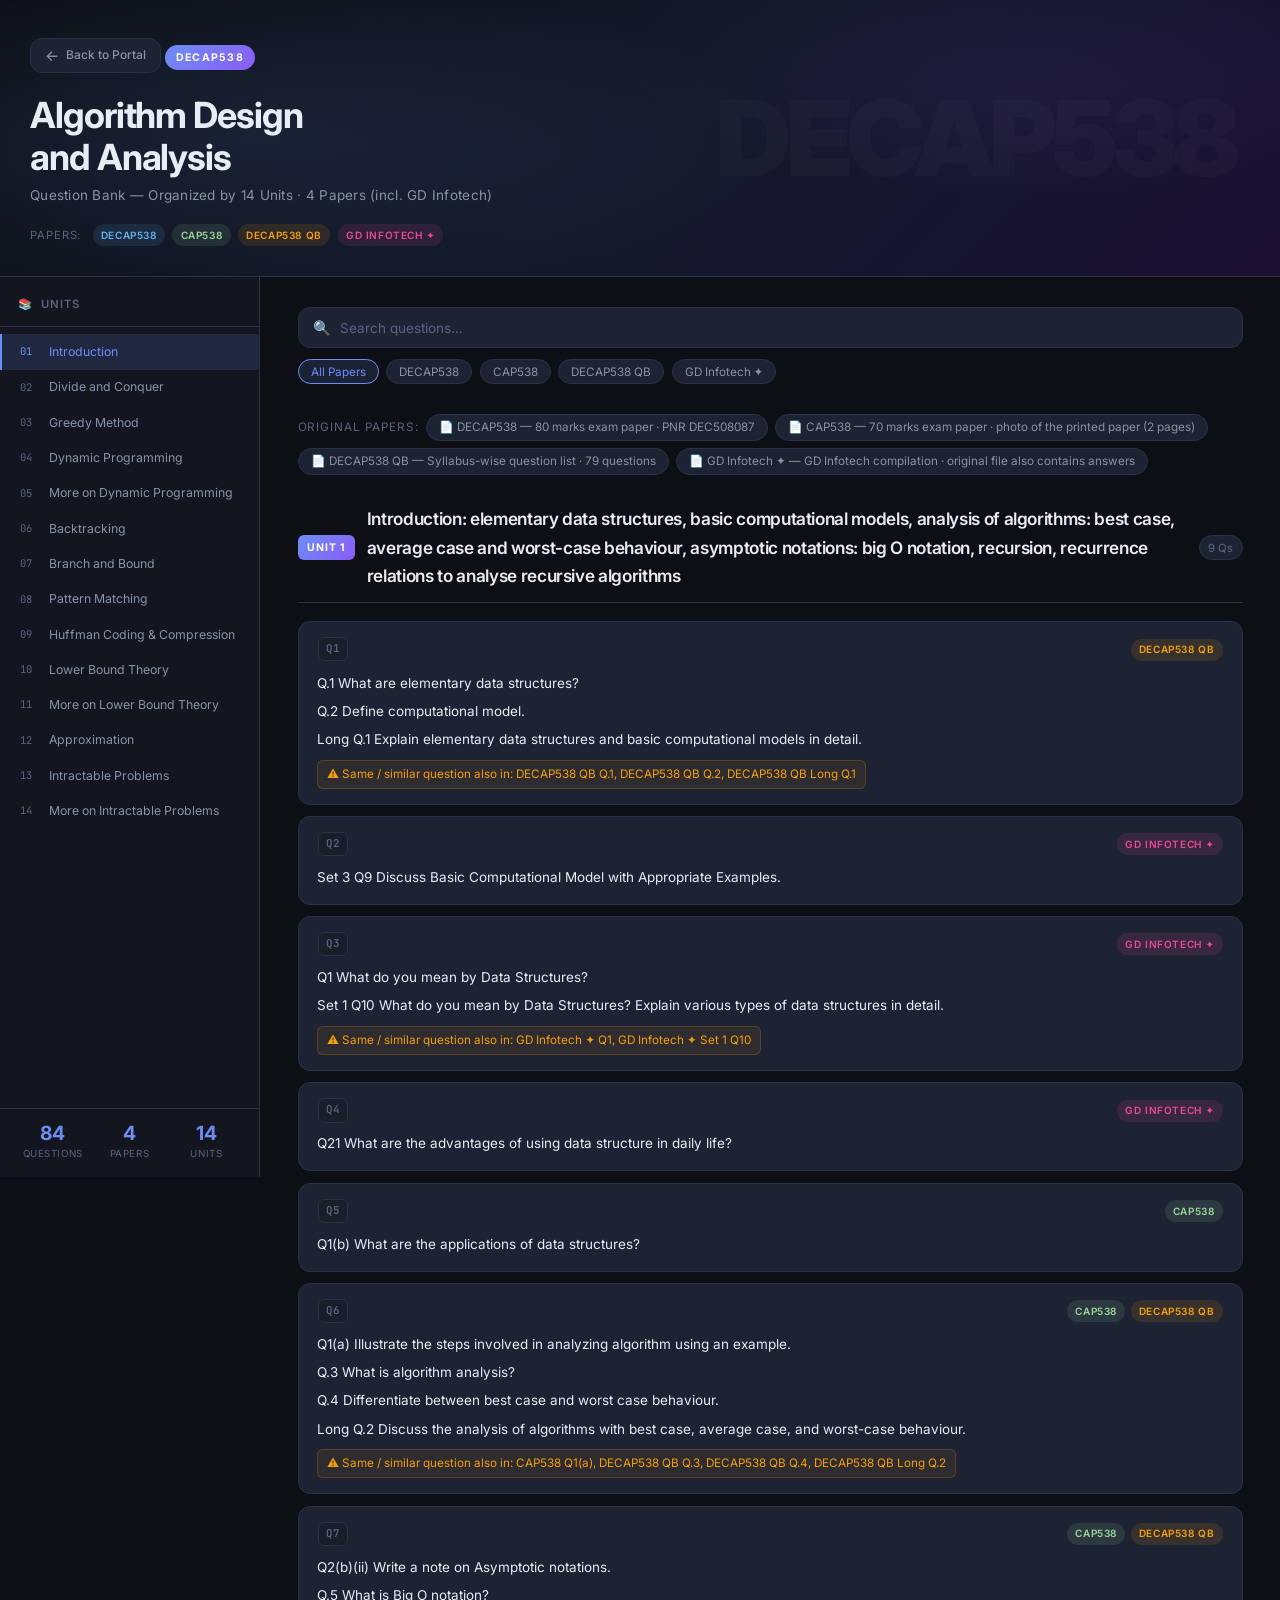
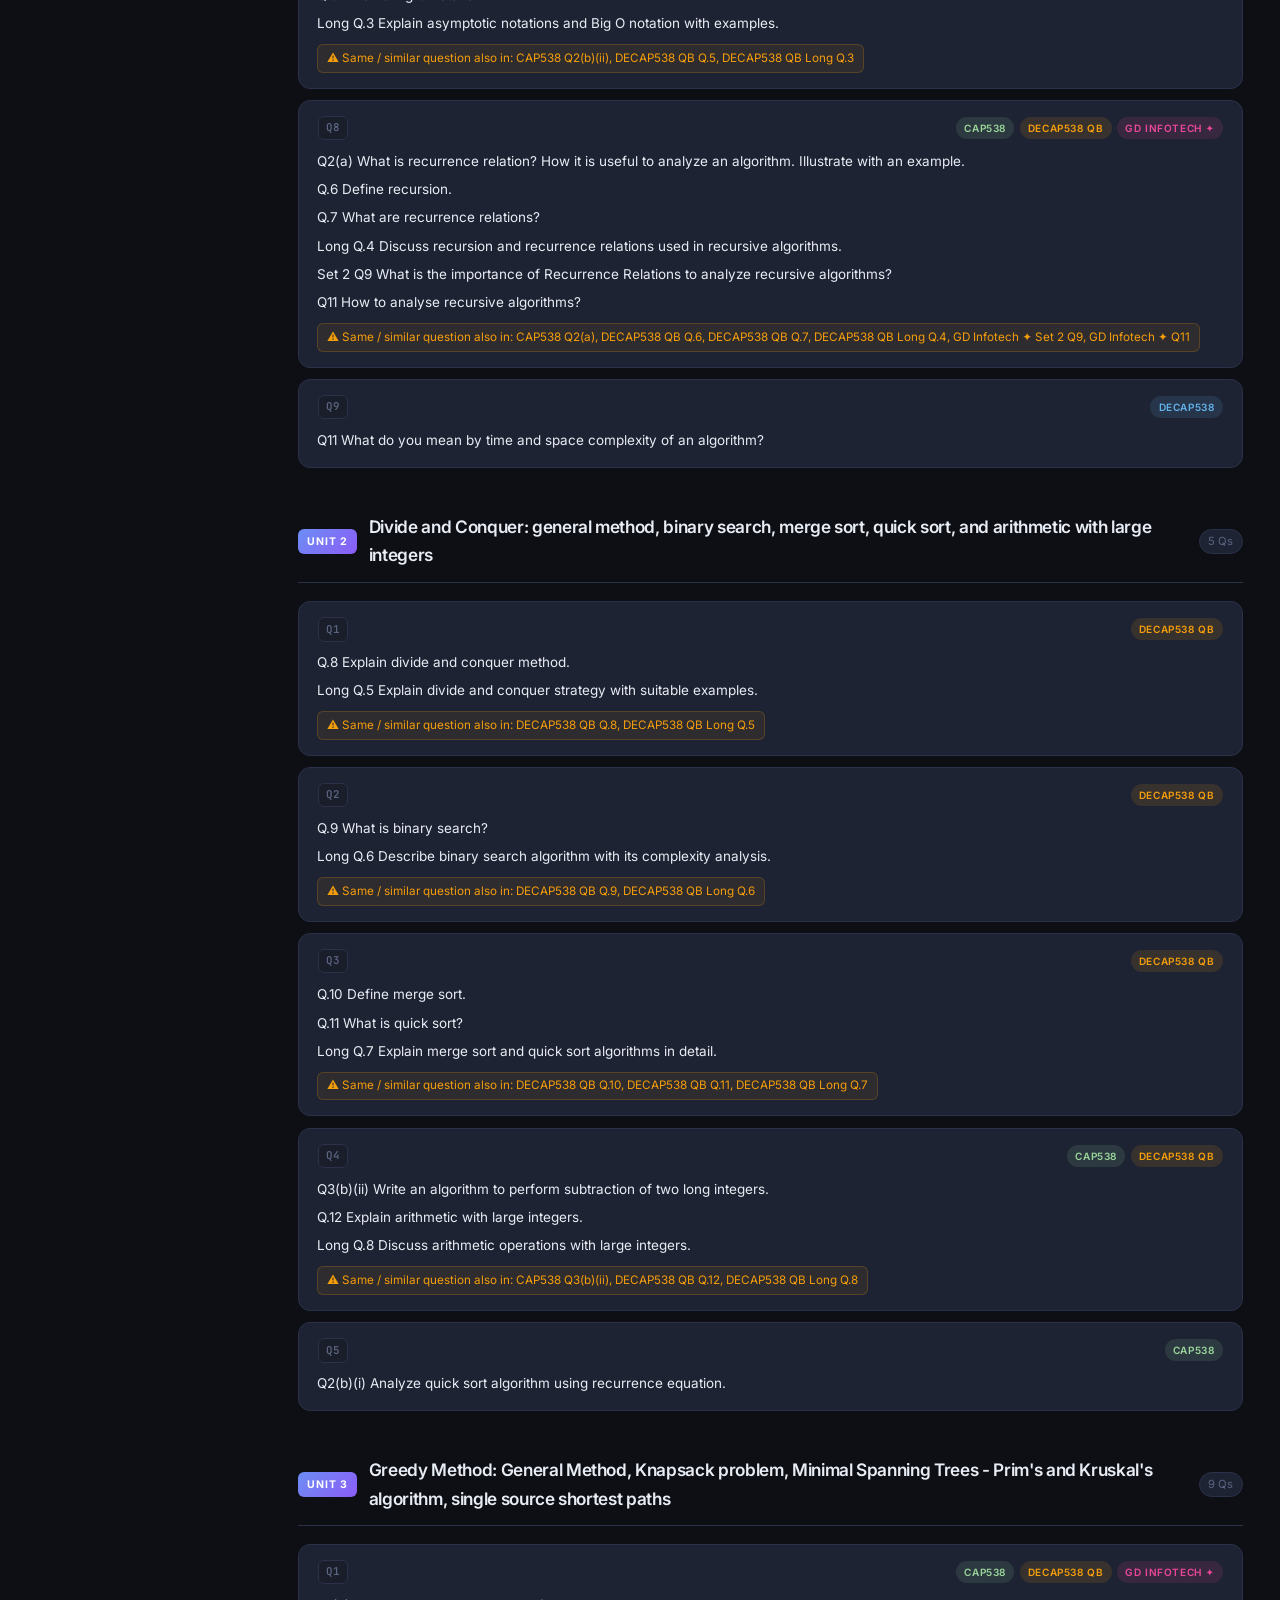
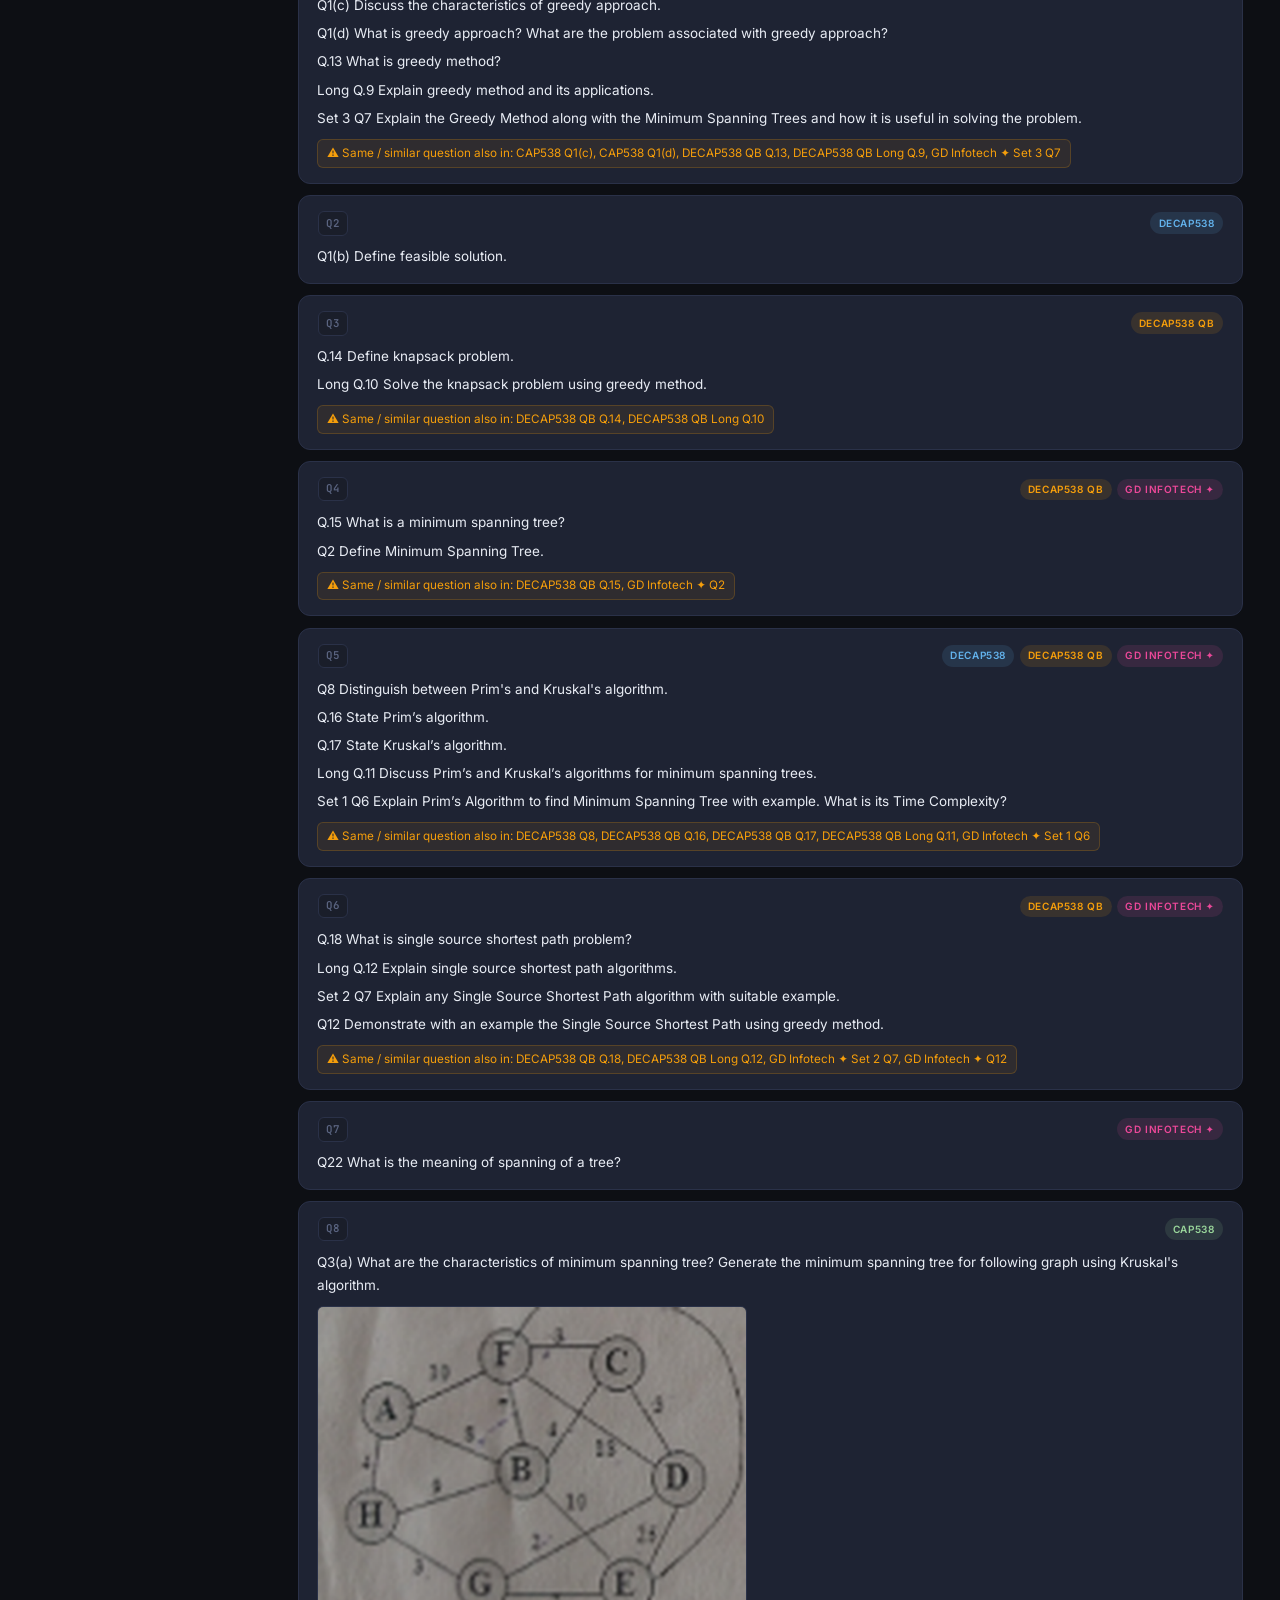
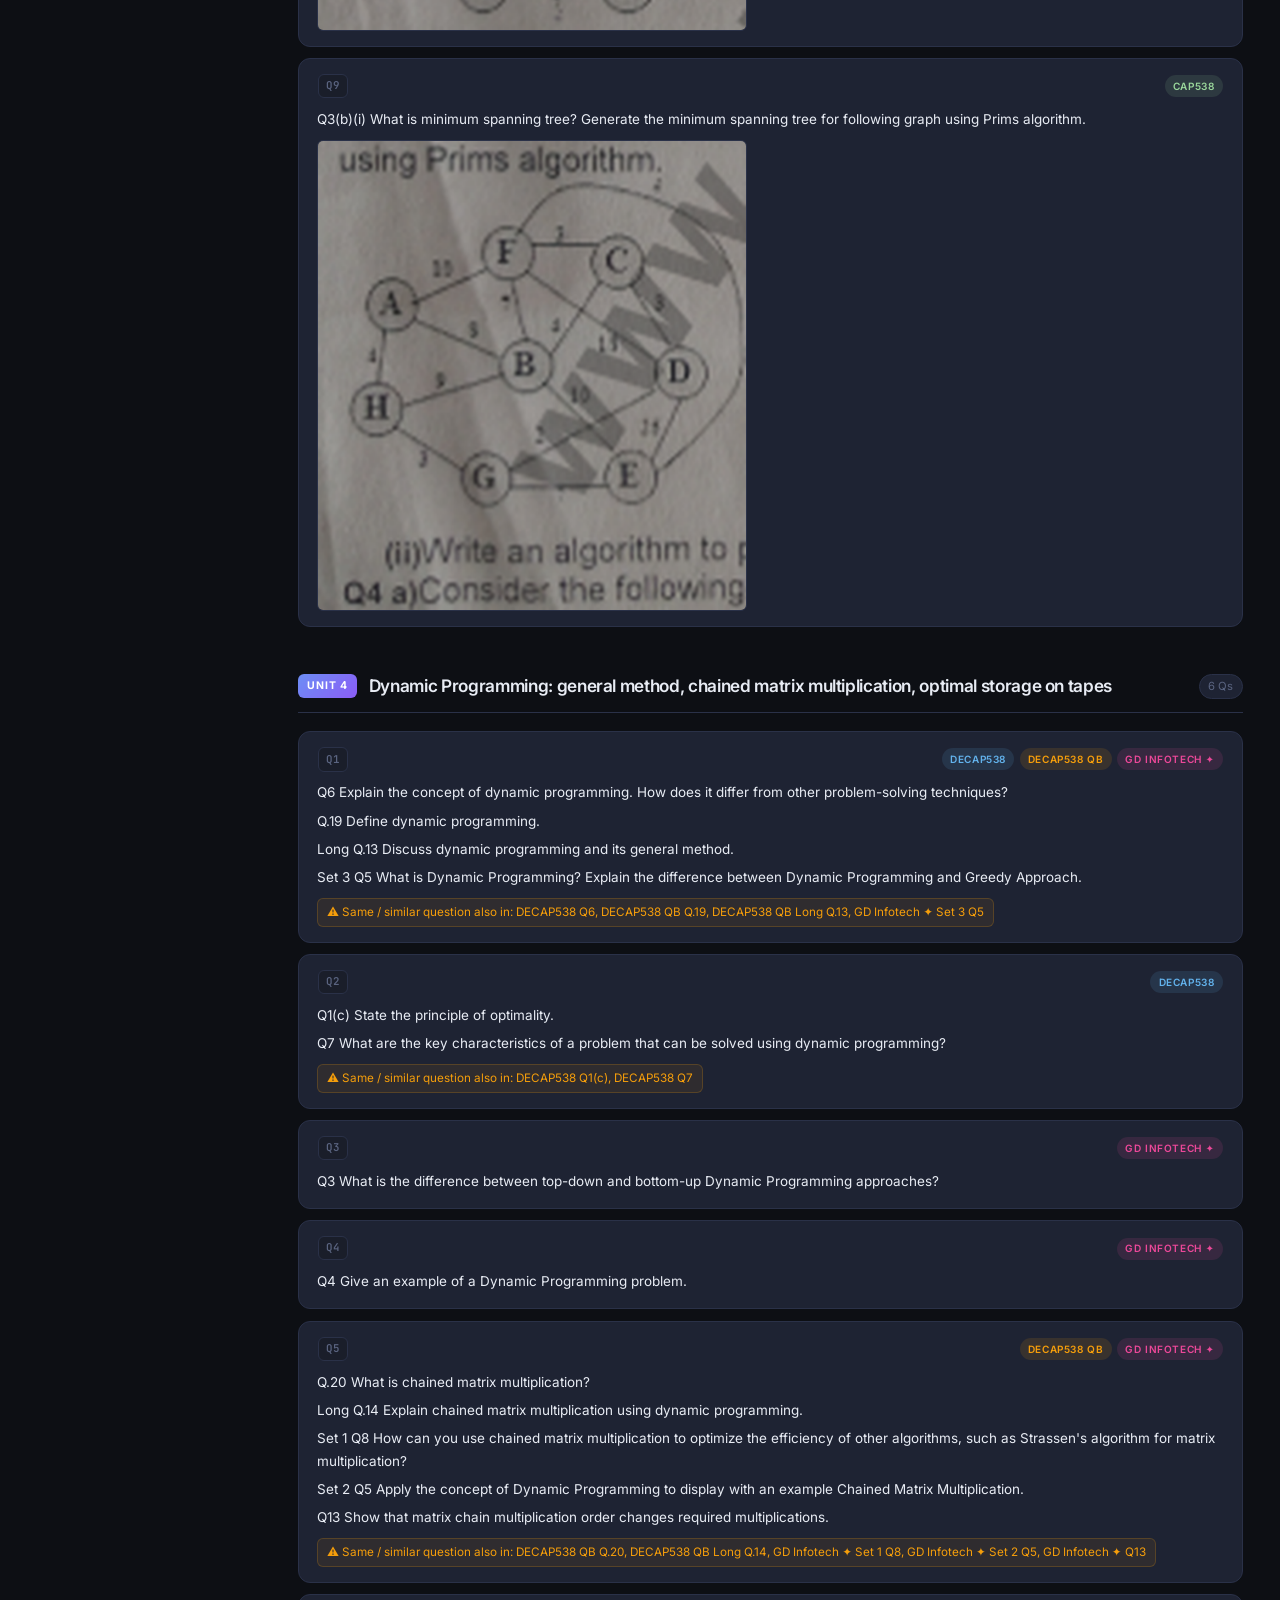
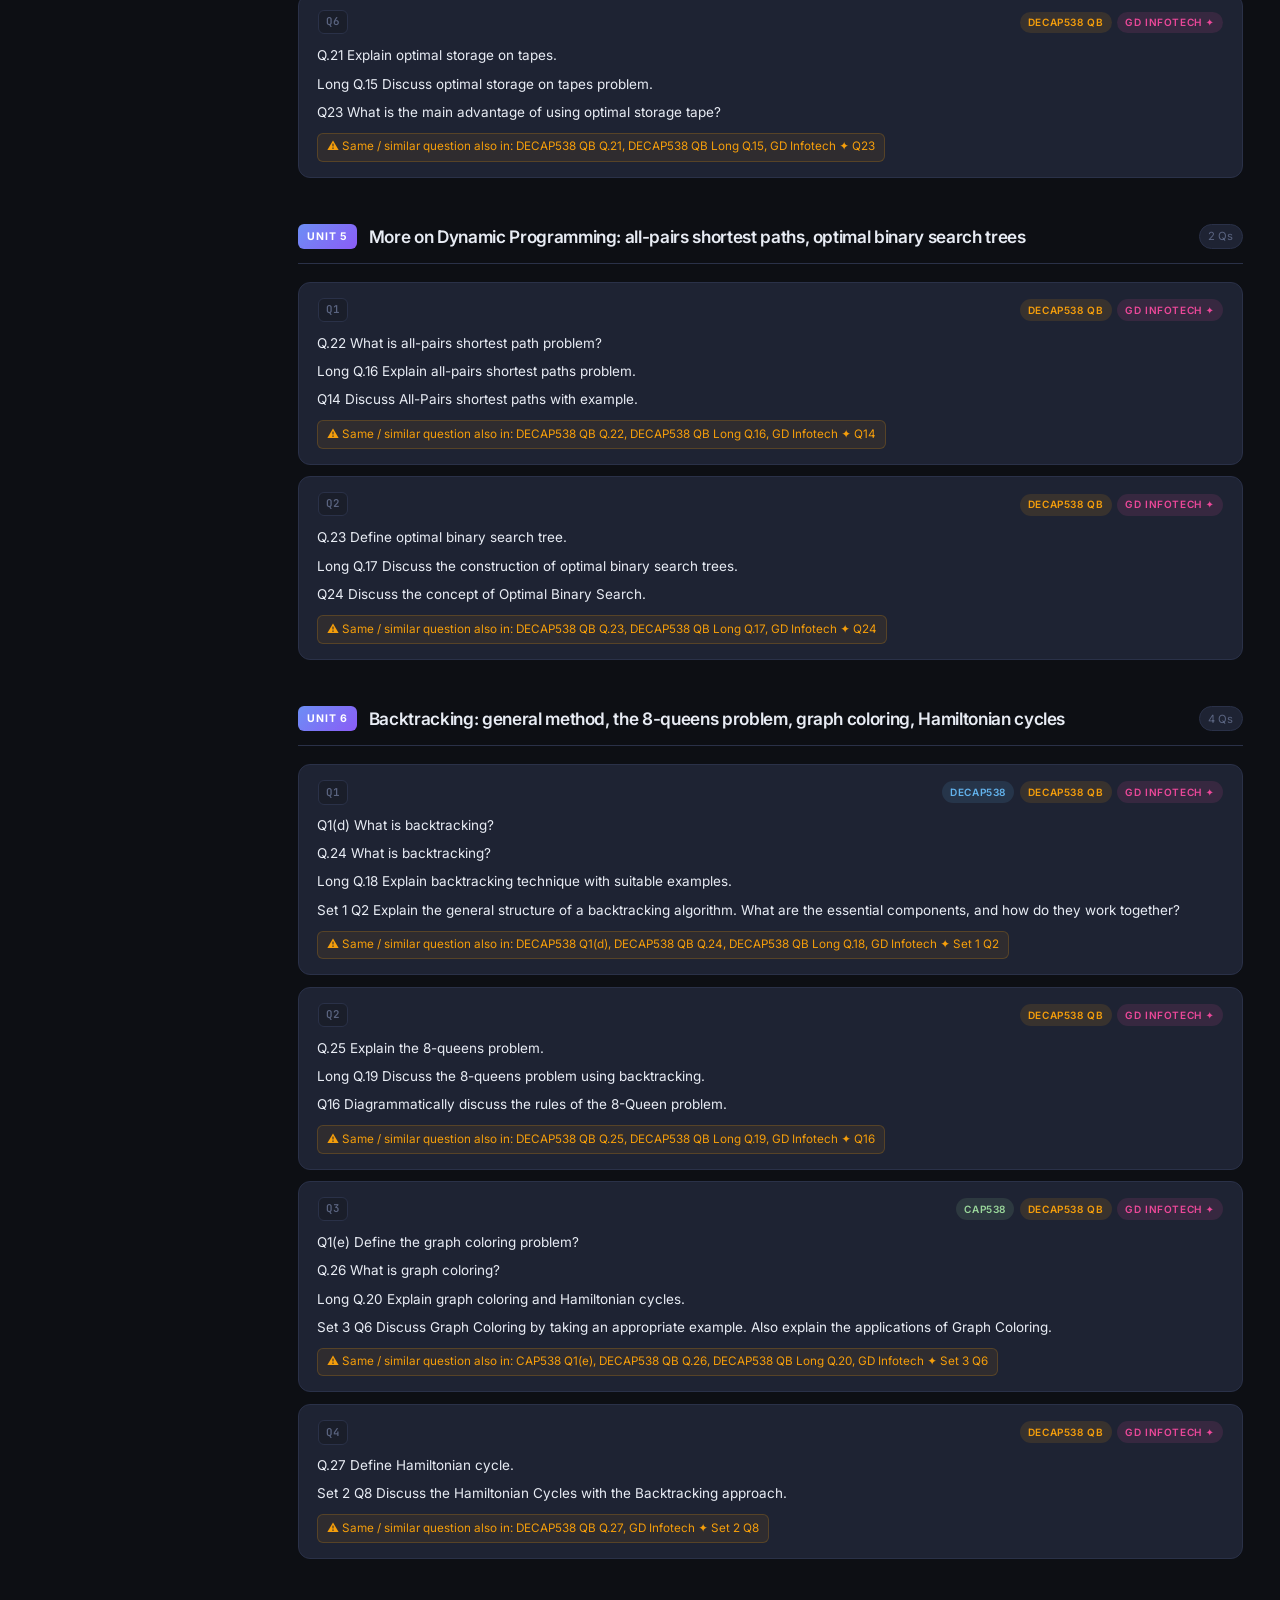
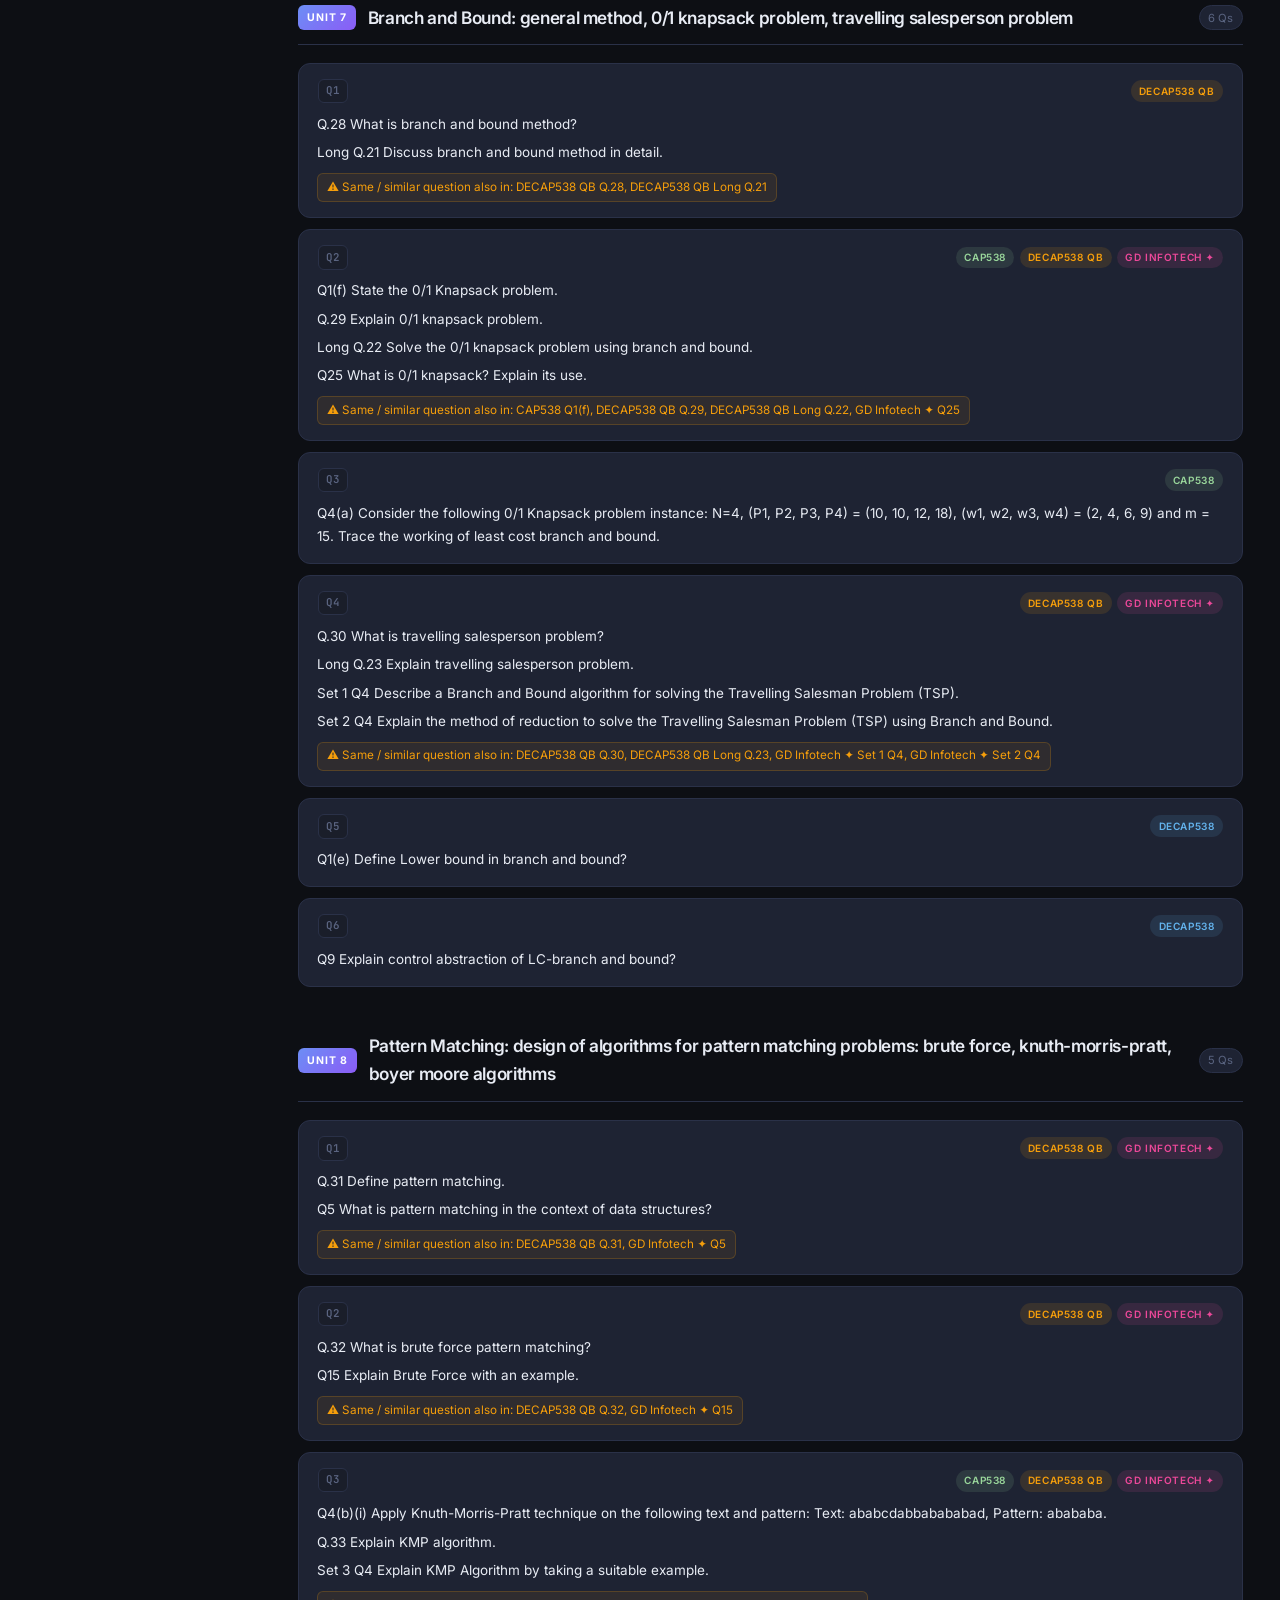
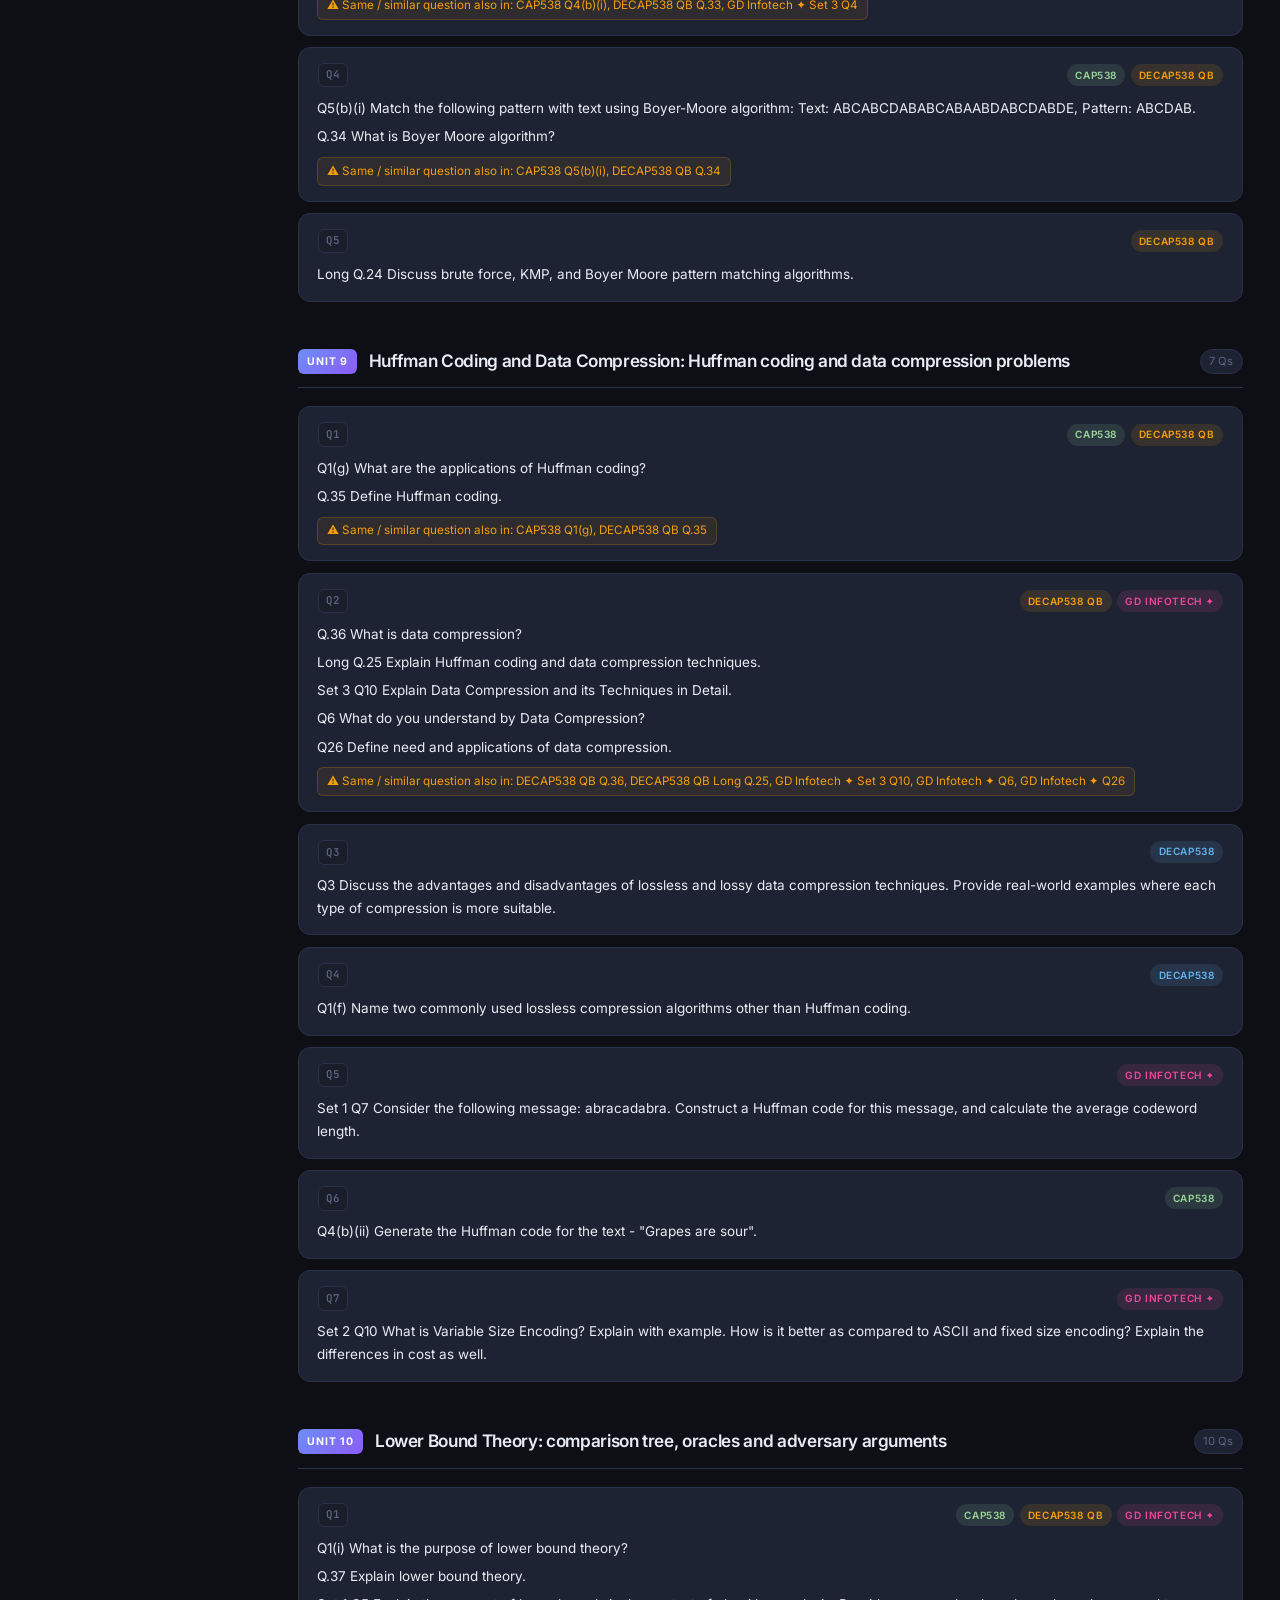
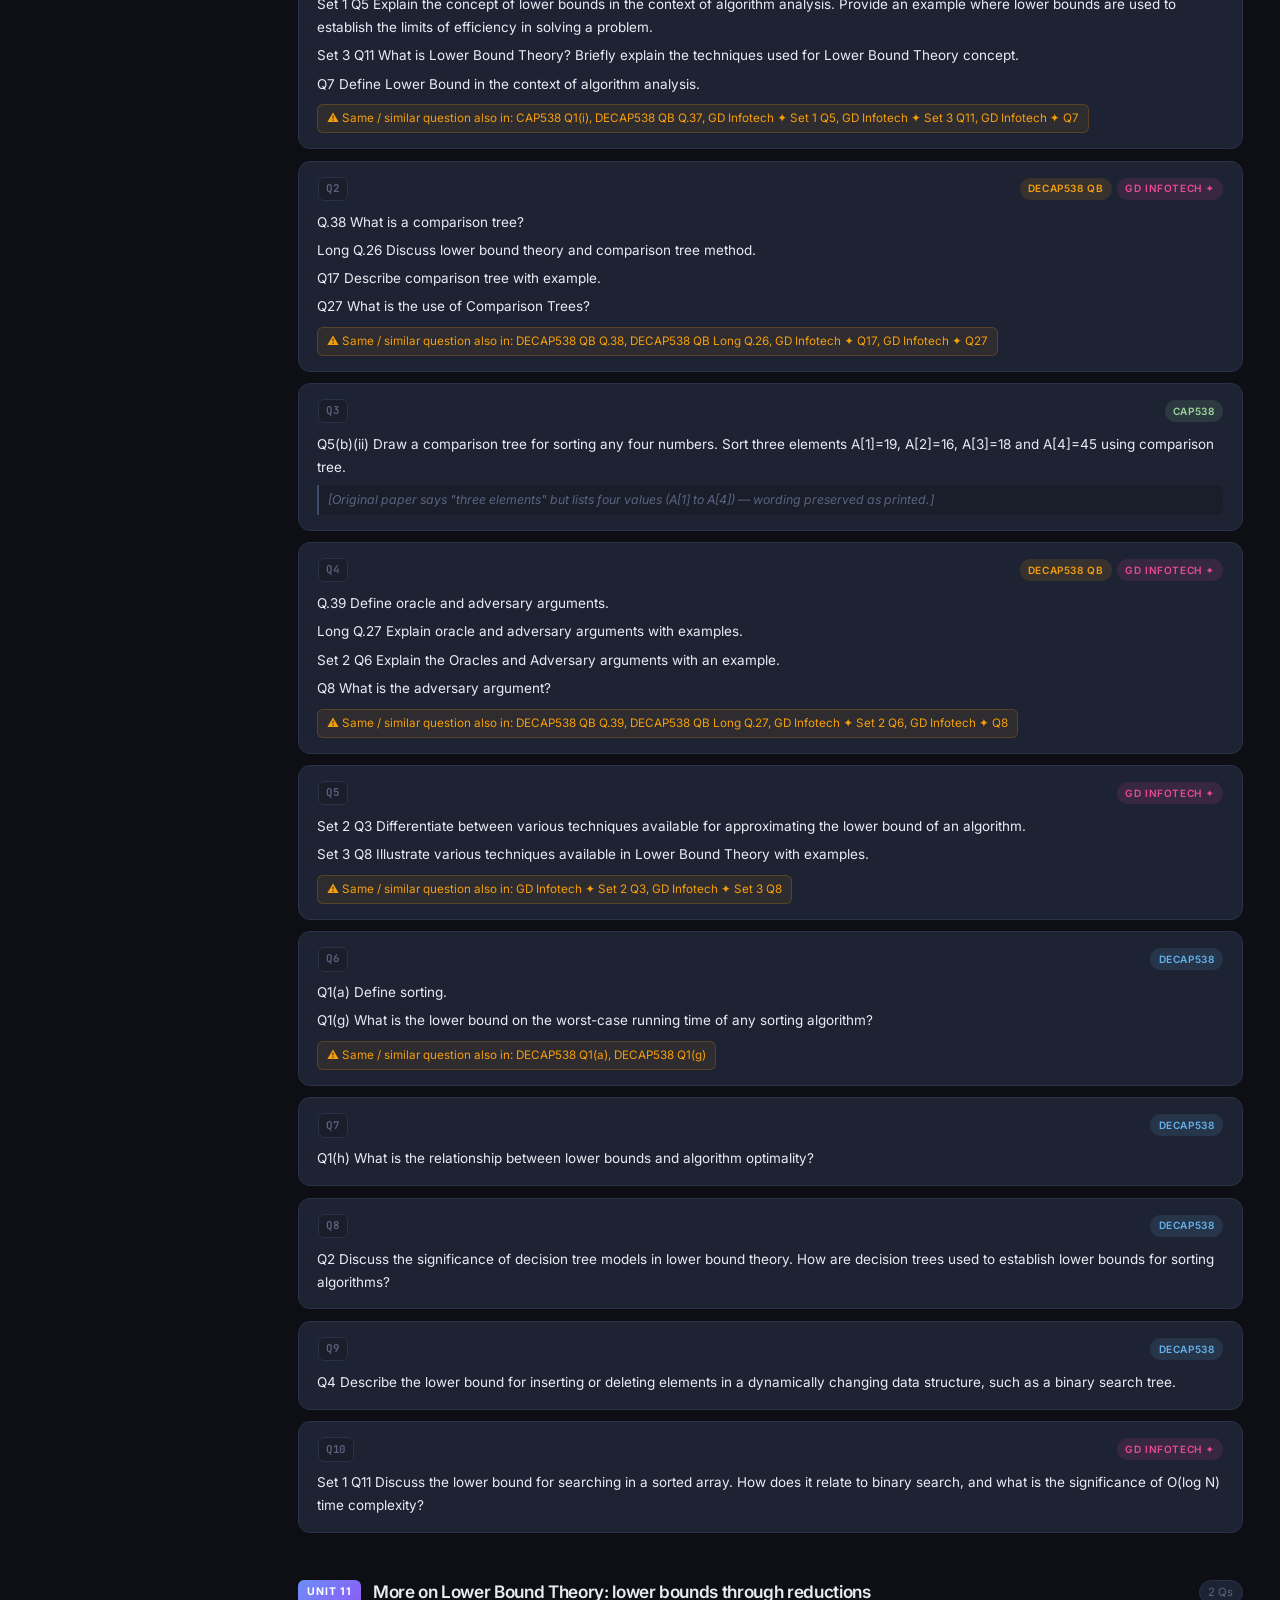
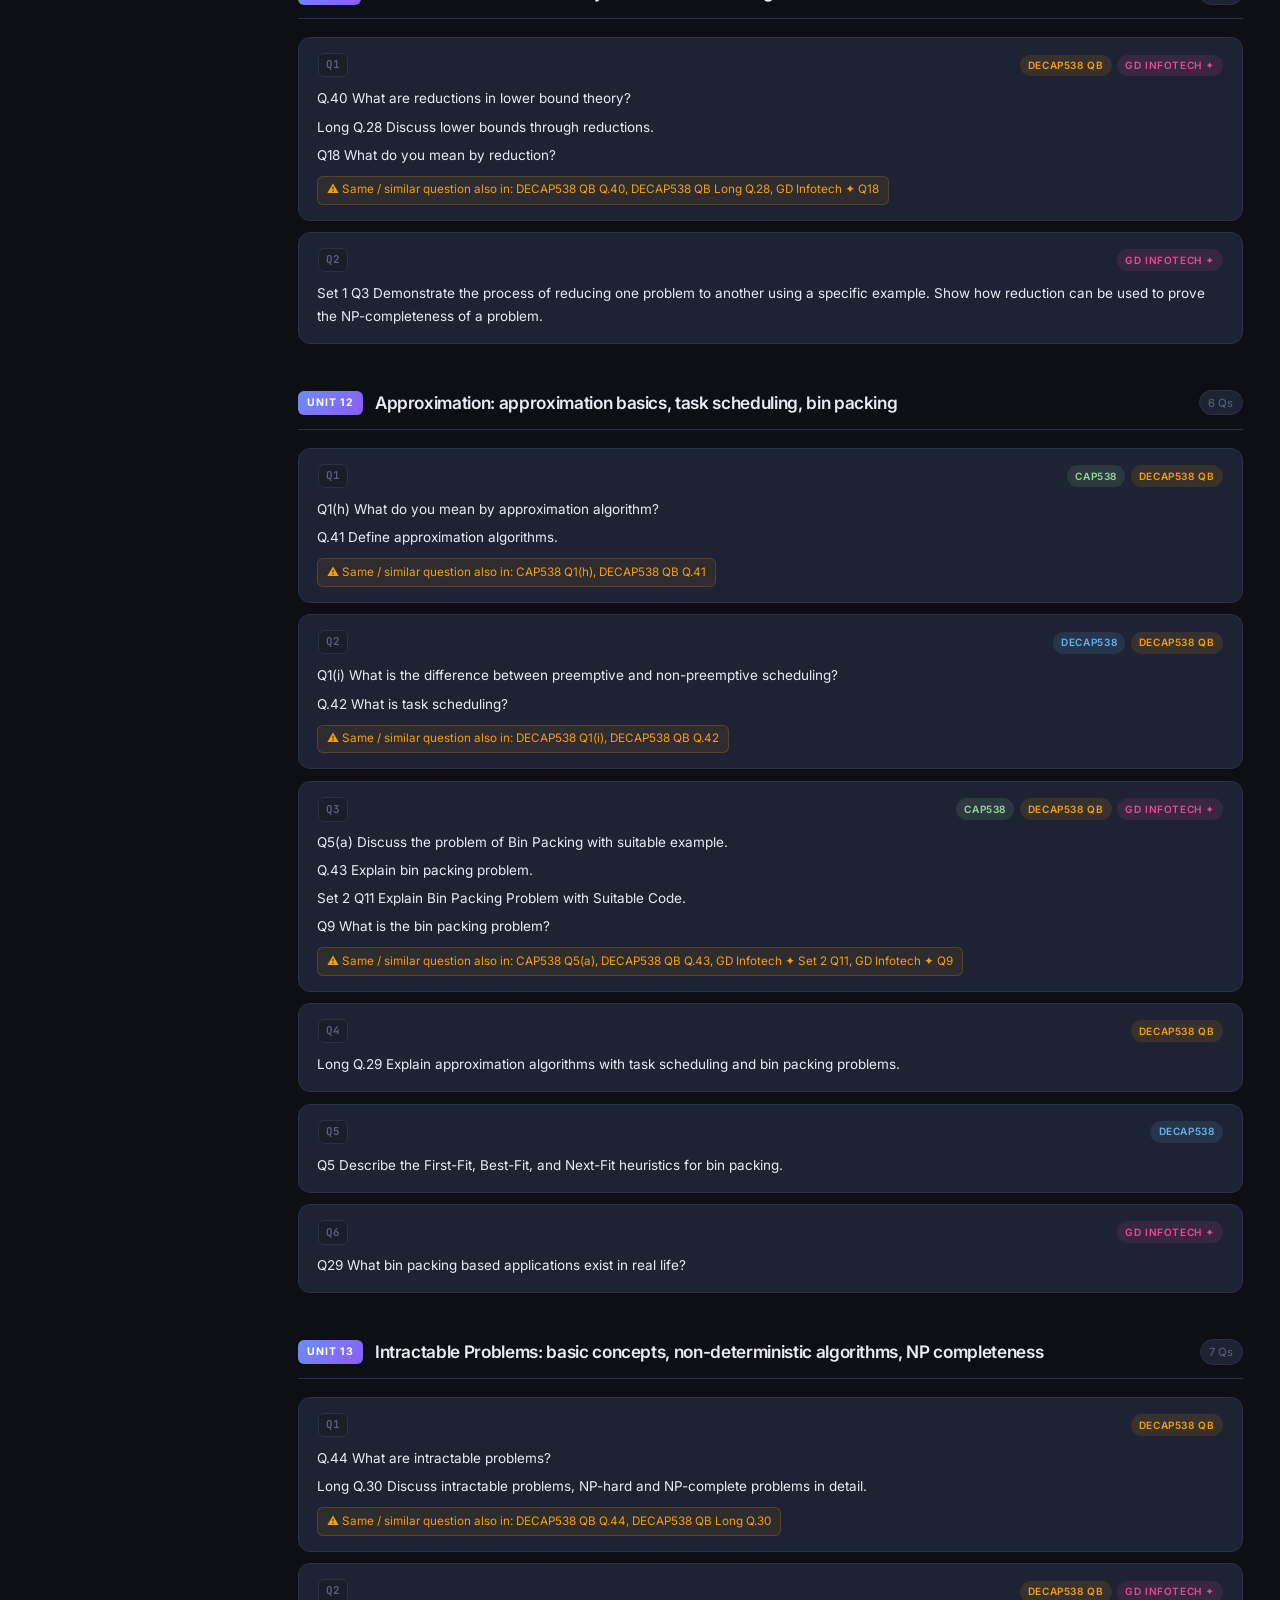
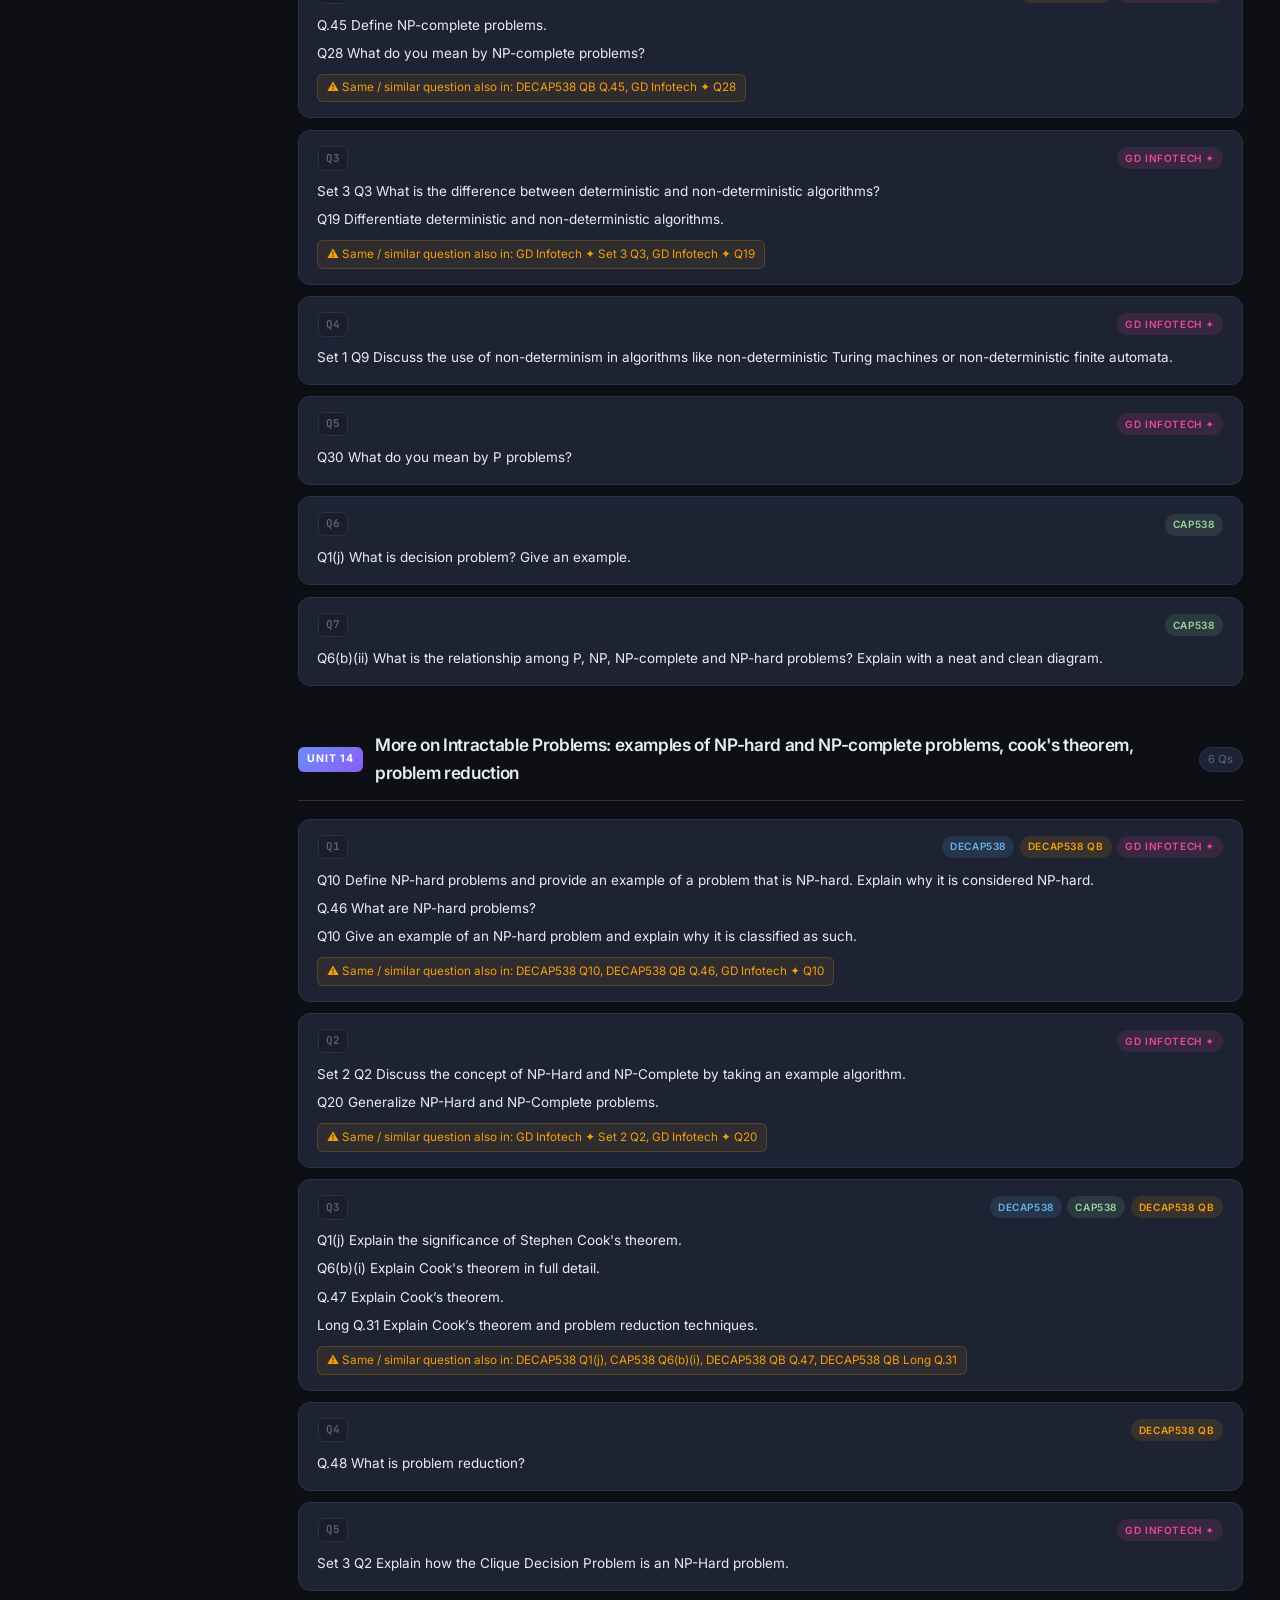
==== commit 509be341: "Add files via upload" ====
--- a/algorithm-design-and-analysis/index.html
+++ b/algorithm-design-and-analysis/index.html
@@ -30,7 +30,7 @@
   </header>
   <div class="page-layout">
     <aside class="sidebar" id="sidebar">
-      <div class="sidebar-header"><span class="sidebar-icon">📚</span><span>Units</span></div>
+      <div class="sidebar-header"><span class="sidebar-icon">📚</span><span>Units</span><button class="nav-toggle" id="navToggle" aria-label="Open units menu" aria-expanded="false">☰</button></div>
       <nav class="unit-nav" id="unitNav">
         <a href="#unit1" class="nav-item active" data-unit="1"><span class="nav-num">01</span><span class="nav-text">Introduction</span></a>
 <a href="#unit2" class="nav-item" data-unit="2"><span class="nav-num">02</span><span class="nav-text">Divide and Conquer</span></a>
--- a/style.css
+++ b/style.css
@@ -781,3 +781,51 @@
 }
 a.chip.paper-link { text-decoration: none; display: inline-block; }
 a.chip.paper-link:hover { border-color: var(--accent); color: var(--accent); }
+
+/* ============================
+   MOBILE FIXES + HAMBURGER (2026-11-06)
+   - no horizontal overflow on phones (long headings / paper chips / raw text strings)
+   - units sidebar collapses behind a hamburger on <=900px
+   ============================ */
+html, body { overflow-x: clip; }
+.page-layout, .main-content { min-width: 0; }
+.site-title, .unit-title { overflow-wrap: anywhere; }
+.unit-title { min-width: 0; }
+.q-body p, .q-body li { overflow-wrap: anywhere; }
+.papers-strip { max-width: 100%; }
+a.chip.paper-link {
+  white-space: normal;
+  overflow-wrap: anywhere;
+  max-width: 100%;
+  line-height: 1.35;
+  text-align: left;
+}
+.sidebar-header { display: flex; align-items: center; }
+.nav-toggle {
+  display: none;
+  margin-left: auto;
+  background: var(--surface);
+  border: 1px solid var(--border);
+  color: var(--text-primary);
+  border-radius: var(--radius-sm);
+  width: 38px;
+  height: 38px;
+  font-size: 1.05rem;
+  line-height: 1;
+  cursor: pointer;
+  align-items: center;
+  justify-content: center;
+  flex-shrink: 0;
+}
+.nav-toggle:hover { border-color: var(--accent); color: var(--accent); }
+@media (max-width: 900px) {
+  .nav-toggle { display: inline-flex; }
+  .sidebar .unit-nav { display: none; }
+  .sidebar.open .unit-nav { display: flex; }
+}
+@media (max-width: 600px) {
+  .site-title { font-size: 1.55rem; line-height: 1.18; }
+  .unit-header { flex-wrap: wrap; }
+  .unit-count { margin-left: 0; }
+  a.chip.paper-link { font-size: 0.72rem; padding: 0.3rem 0.6rem; }
+}
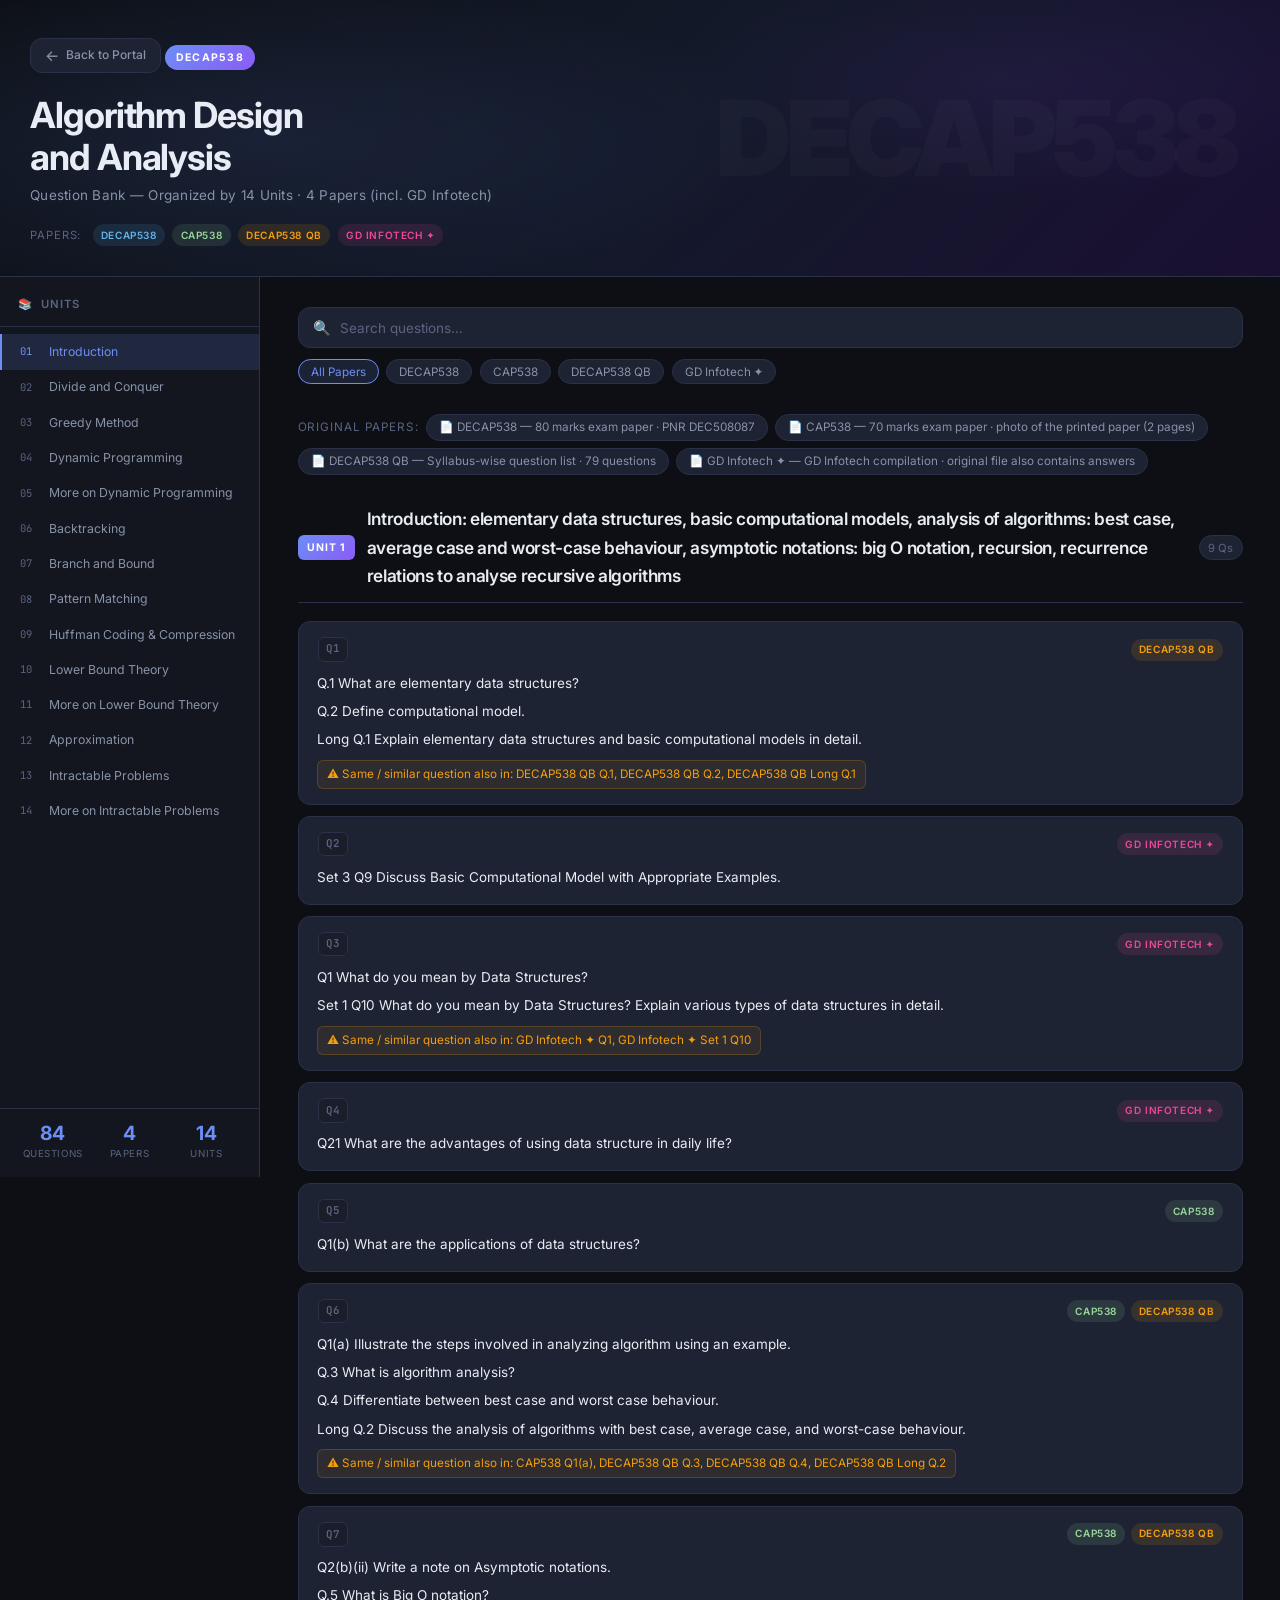
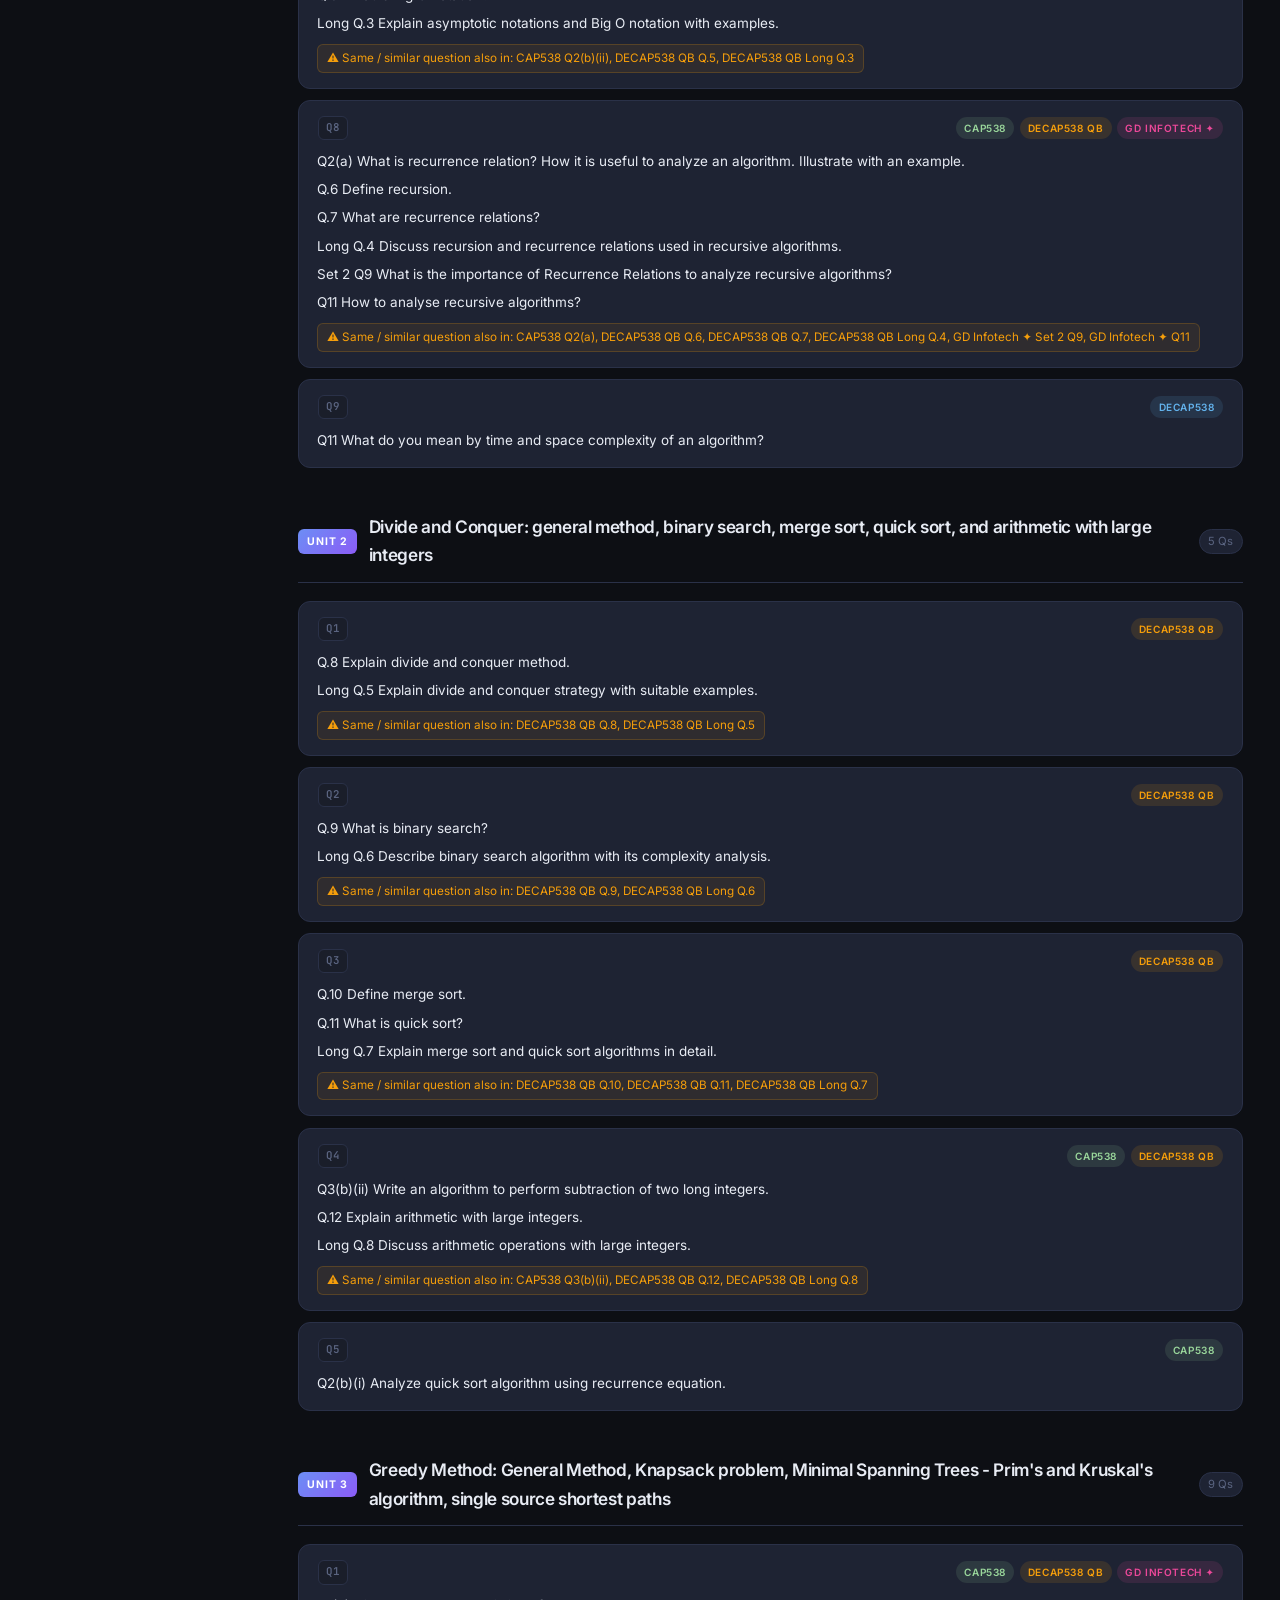
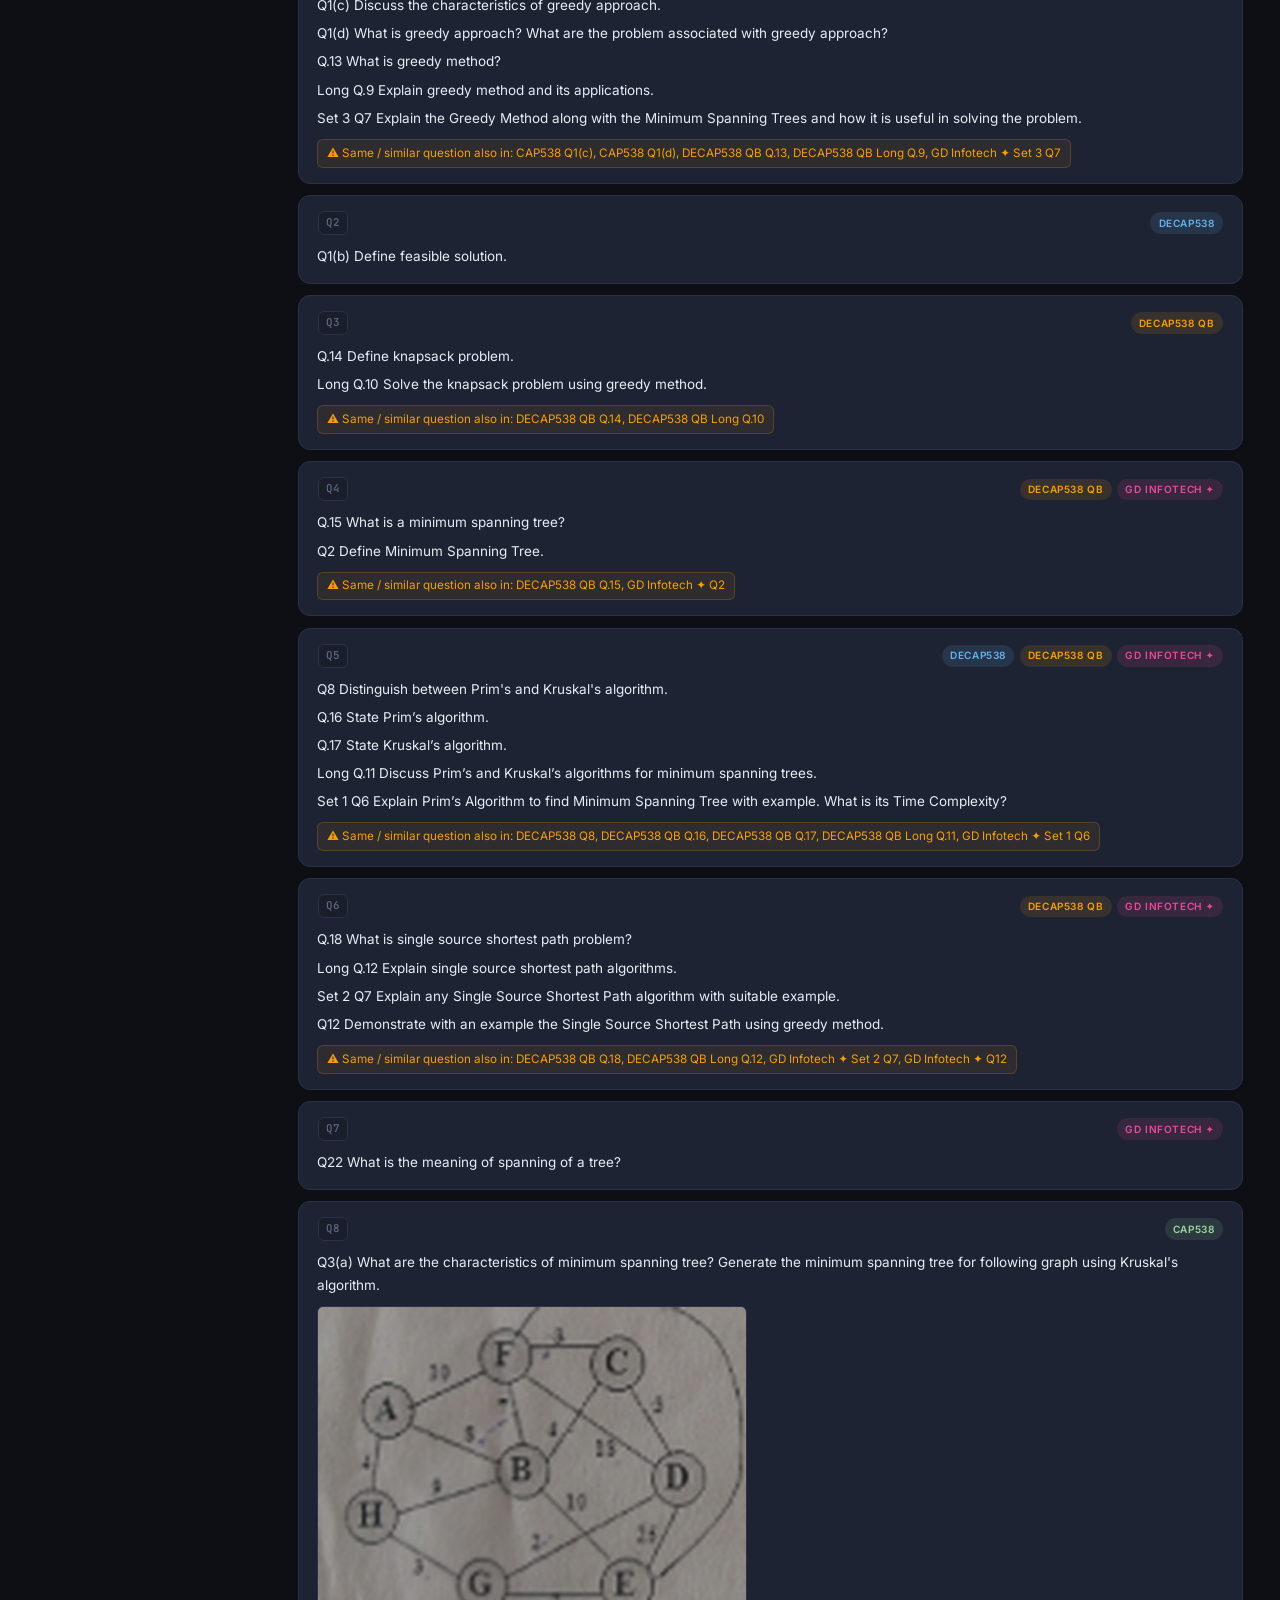
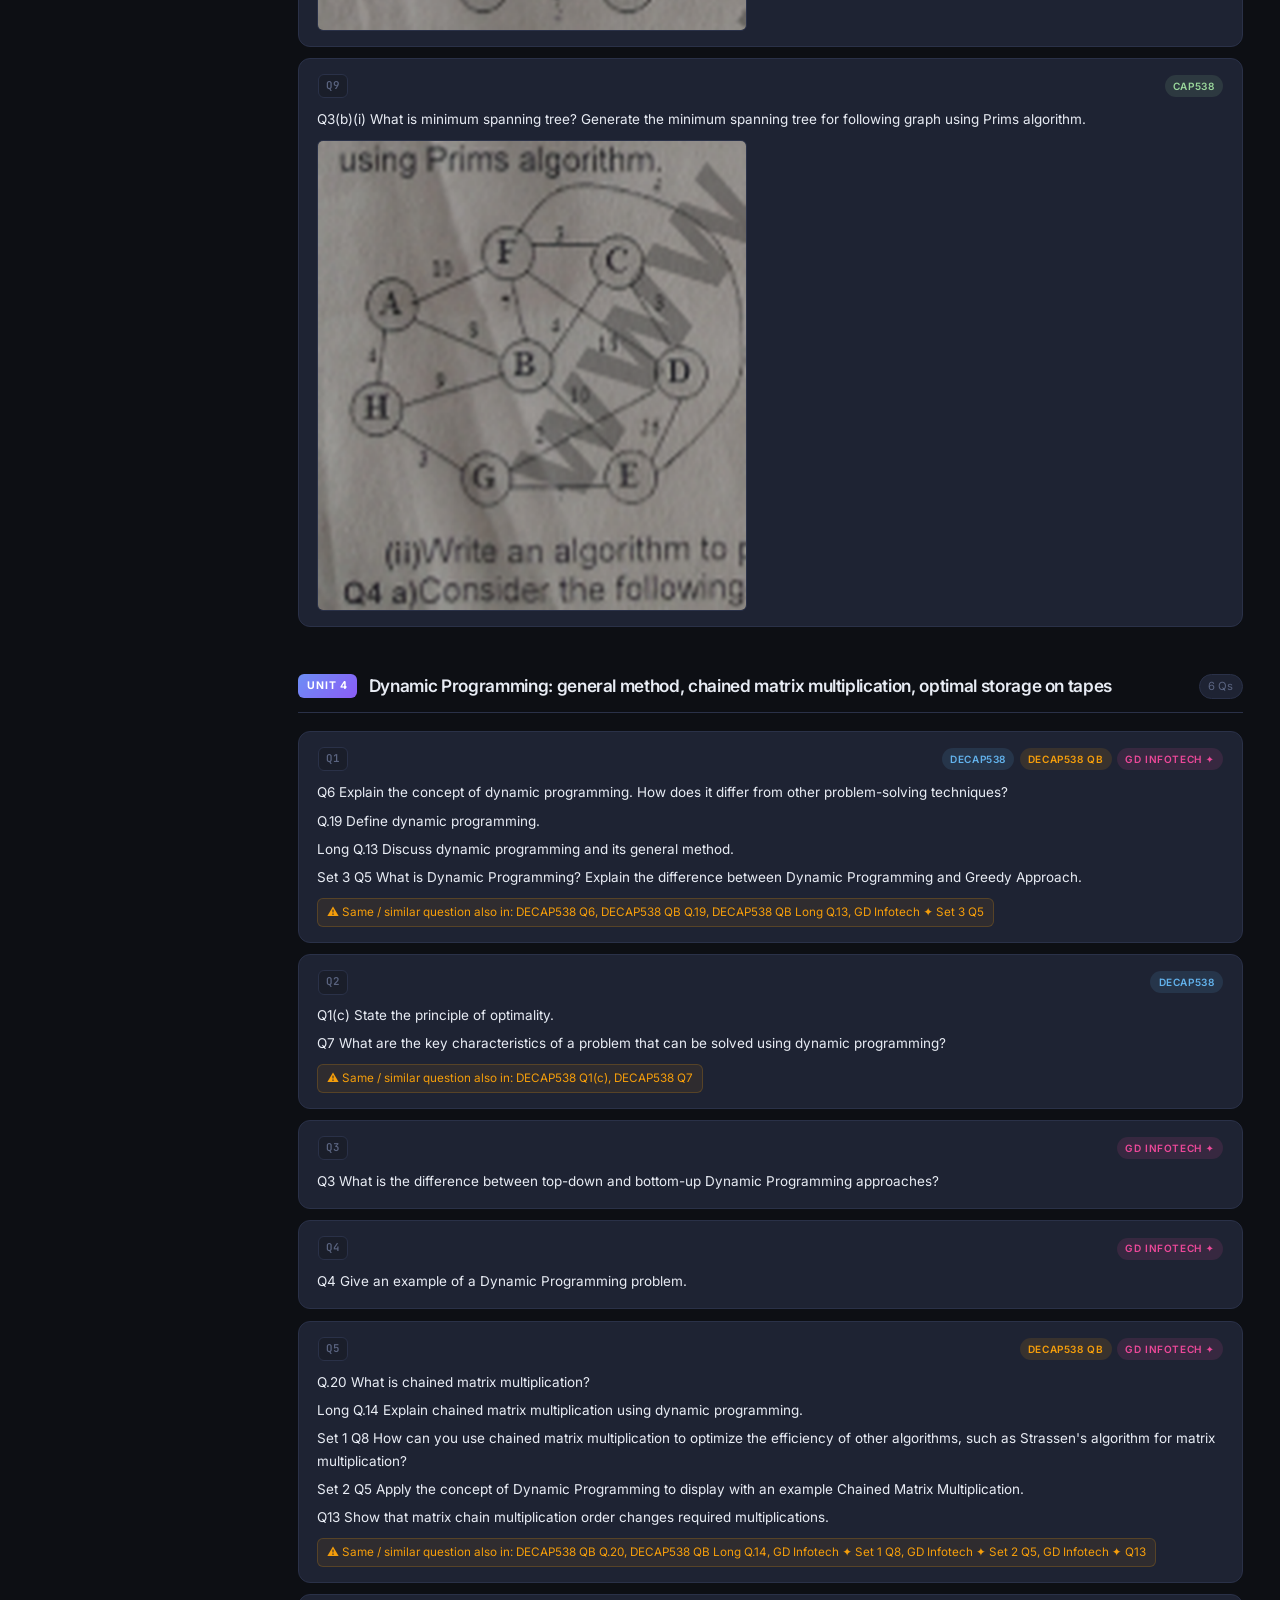
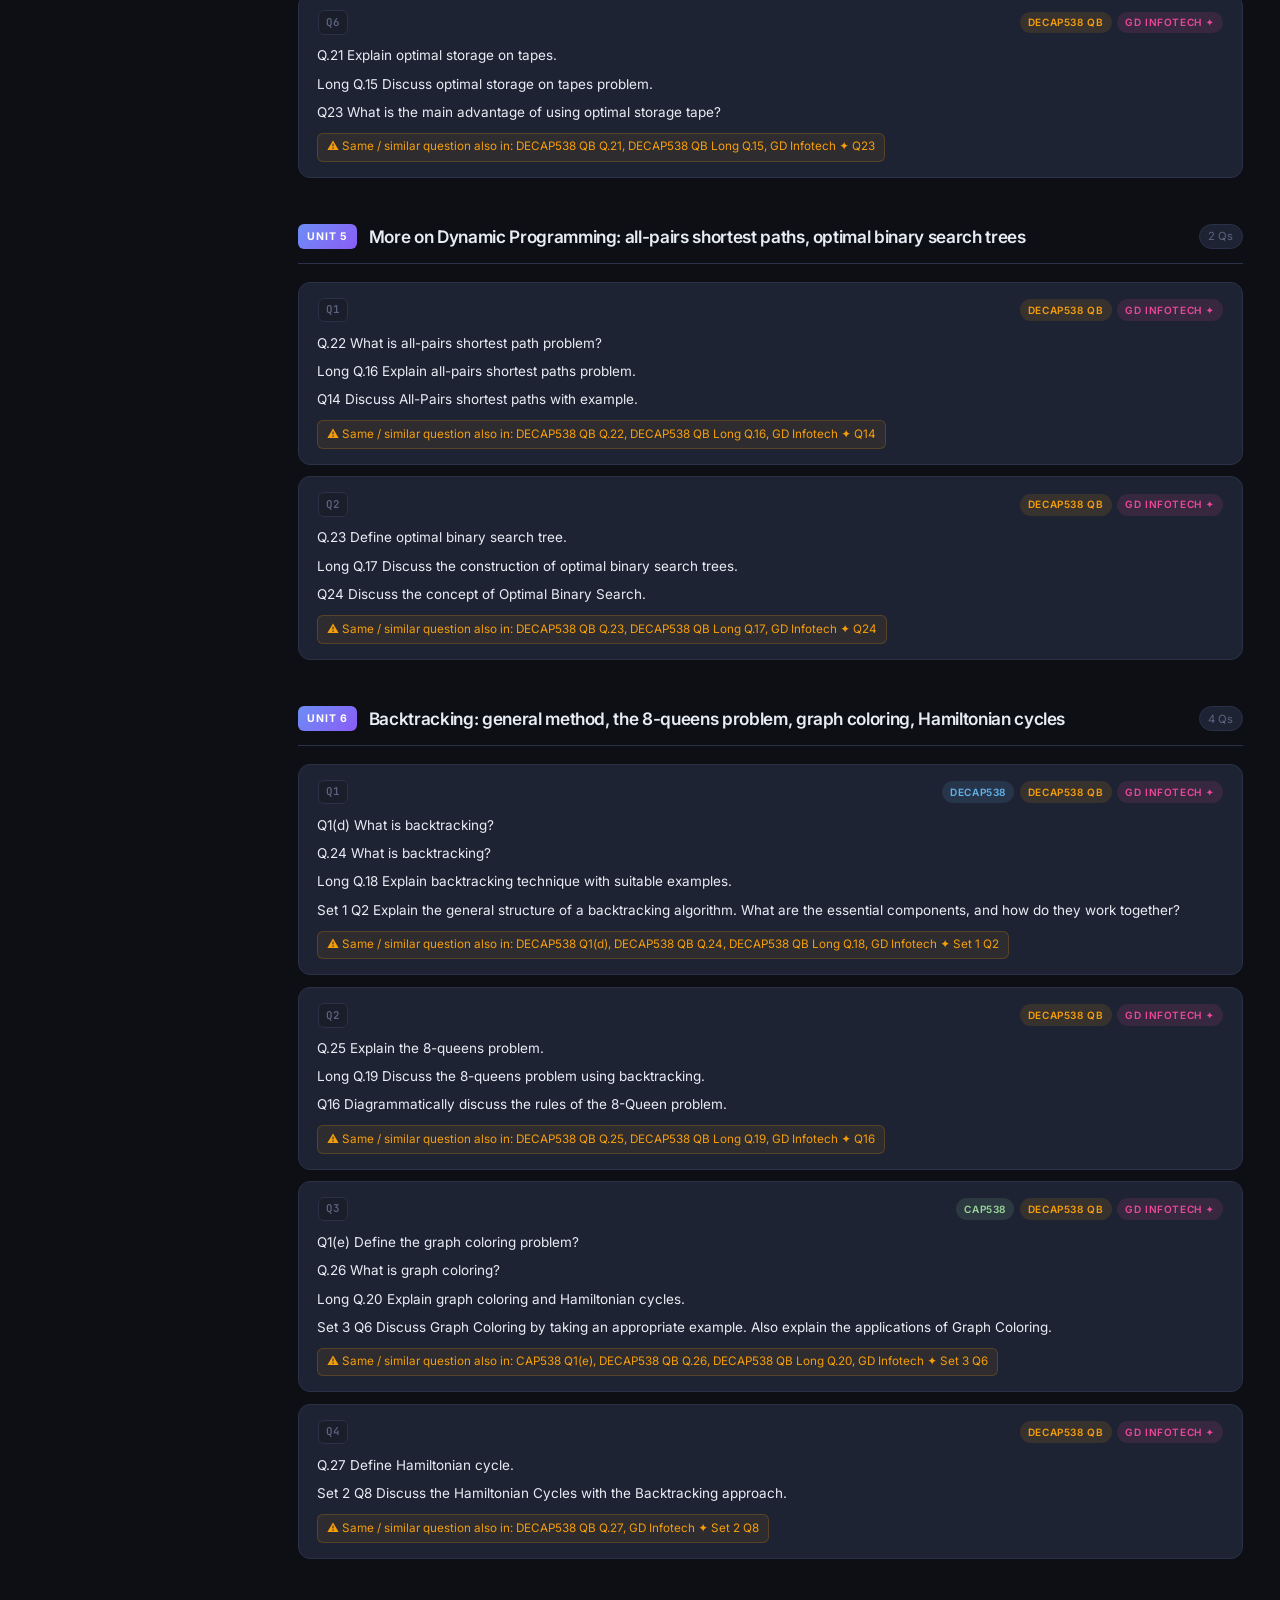
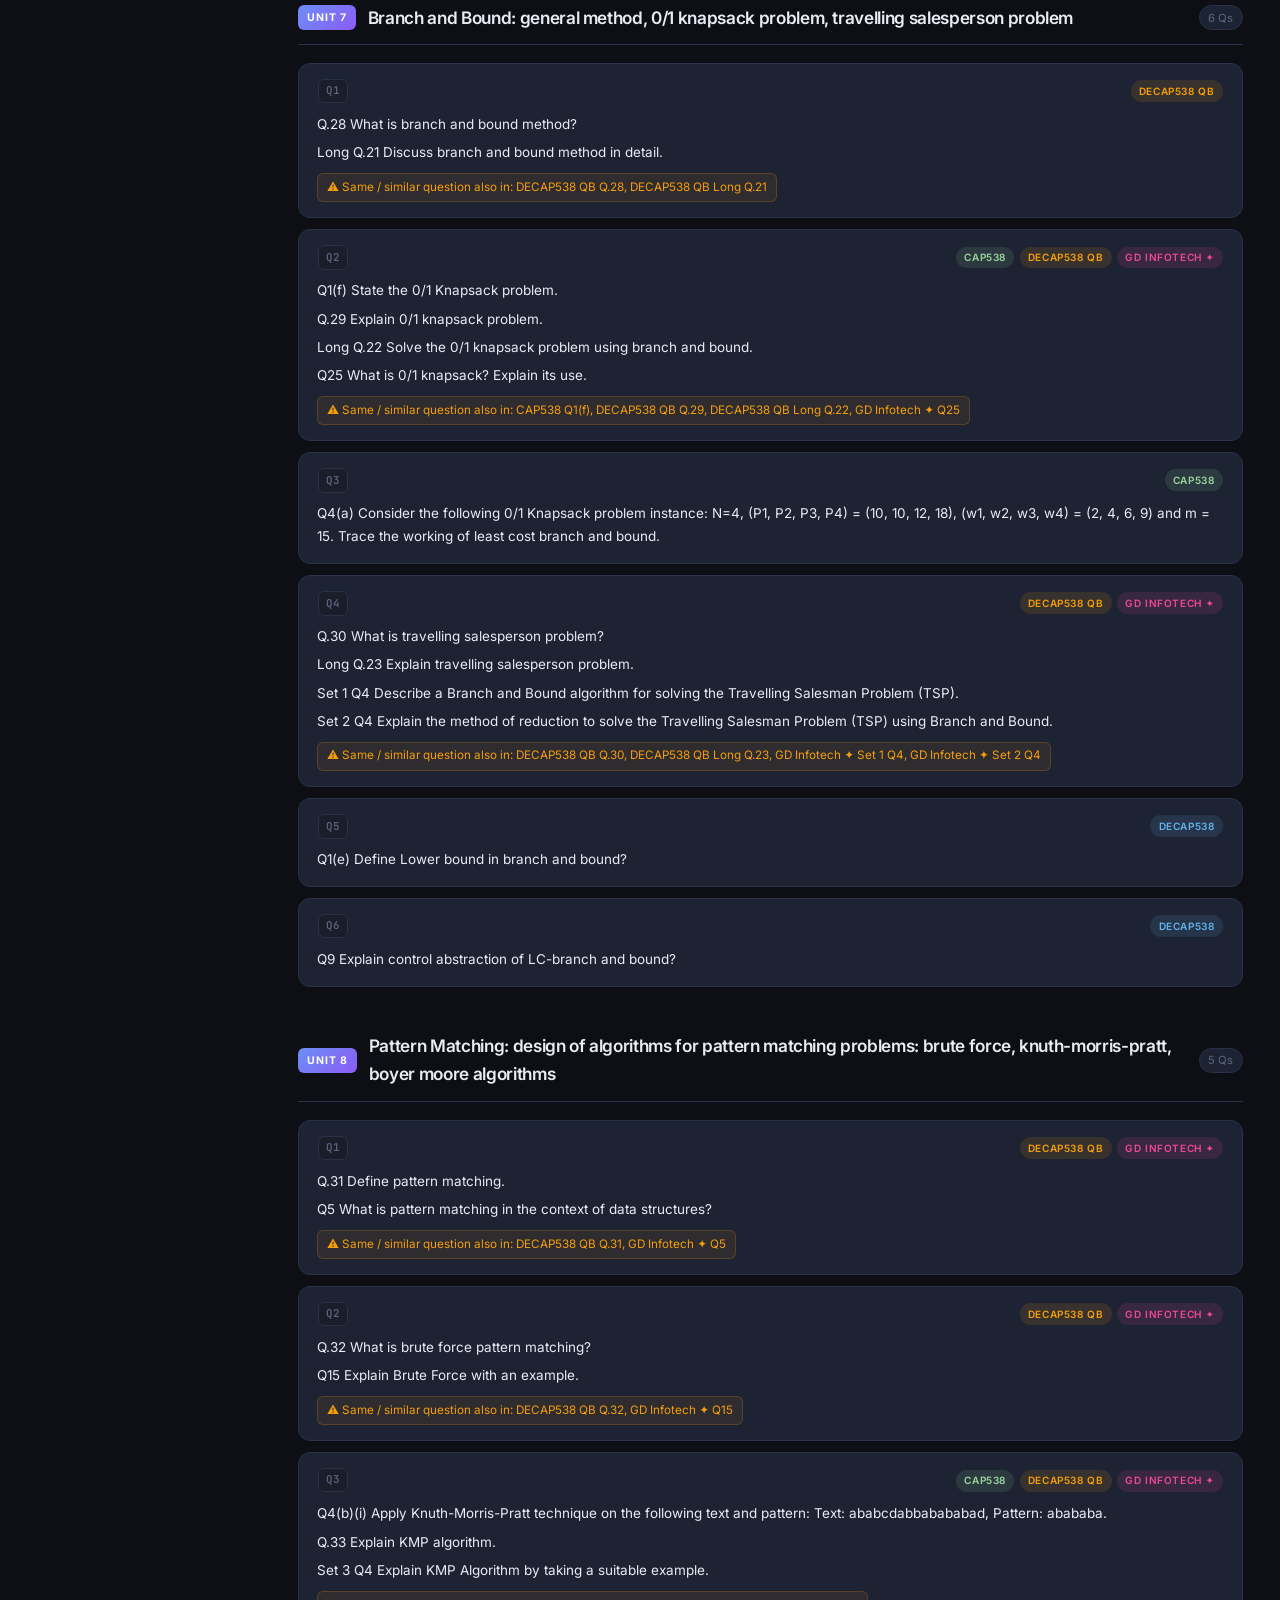
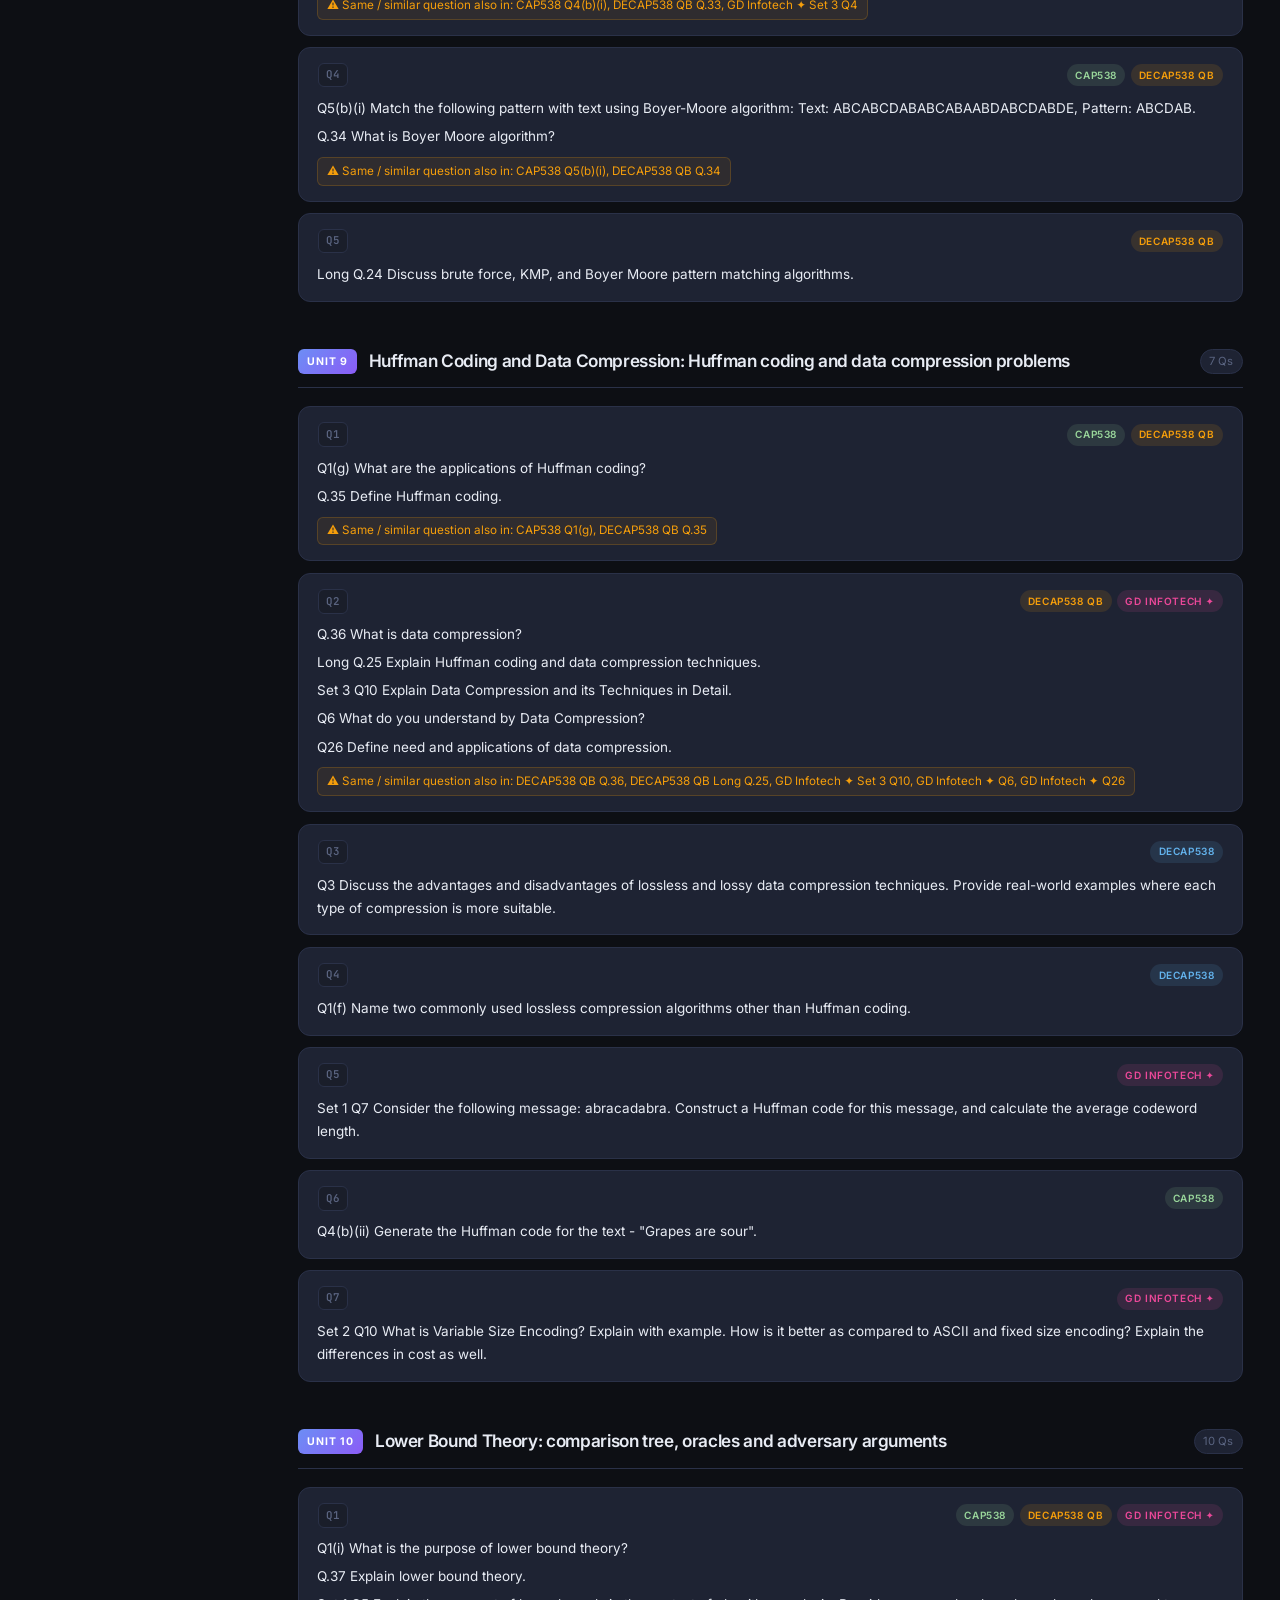
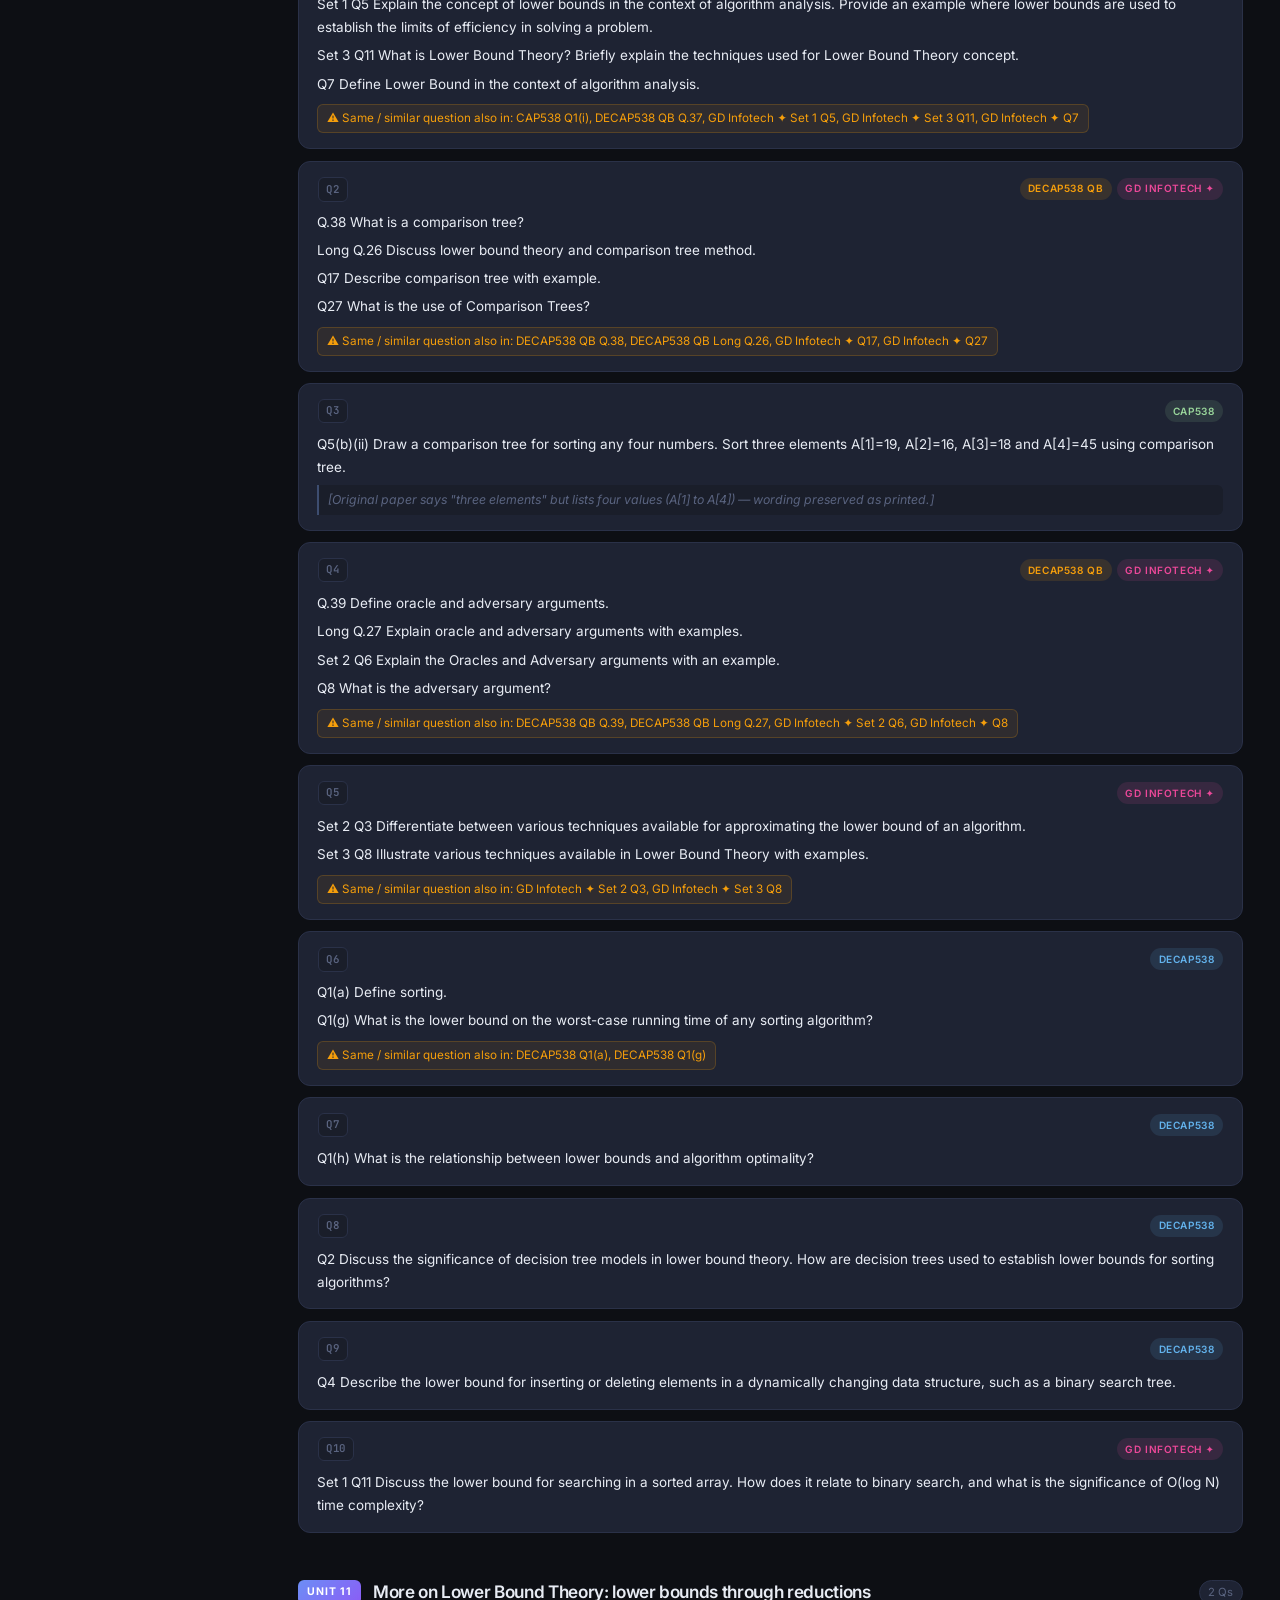
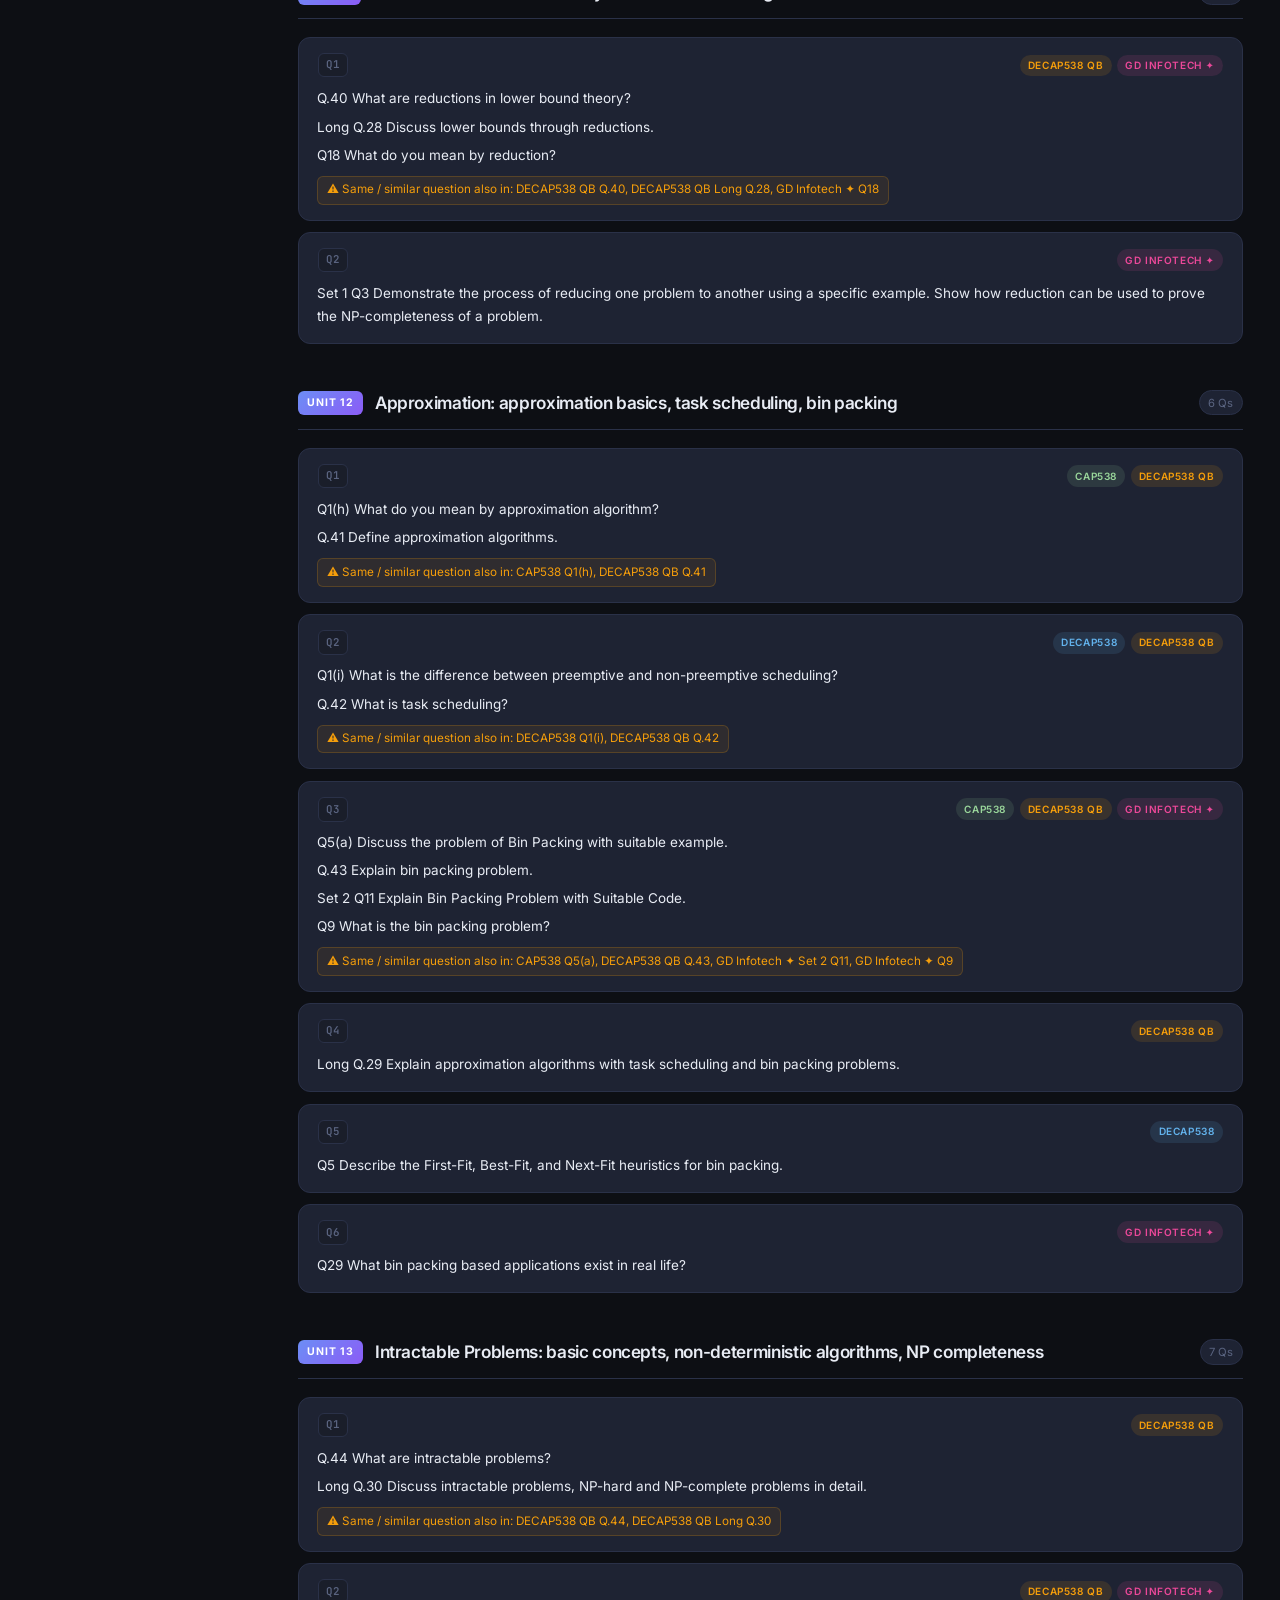
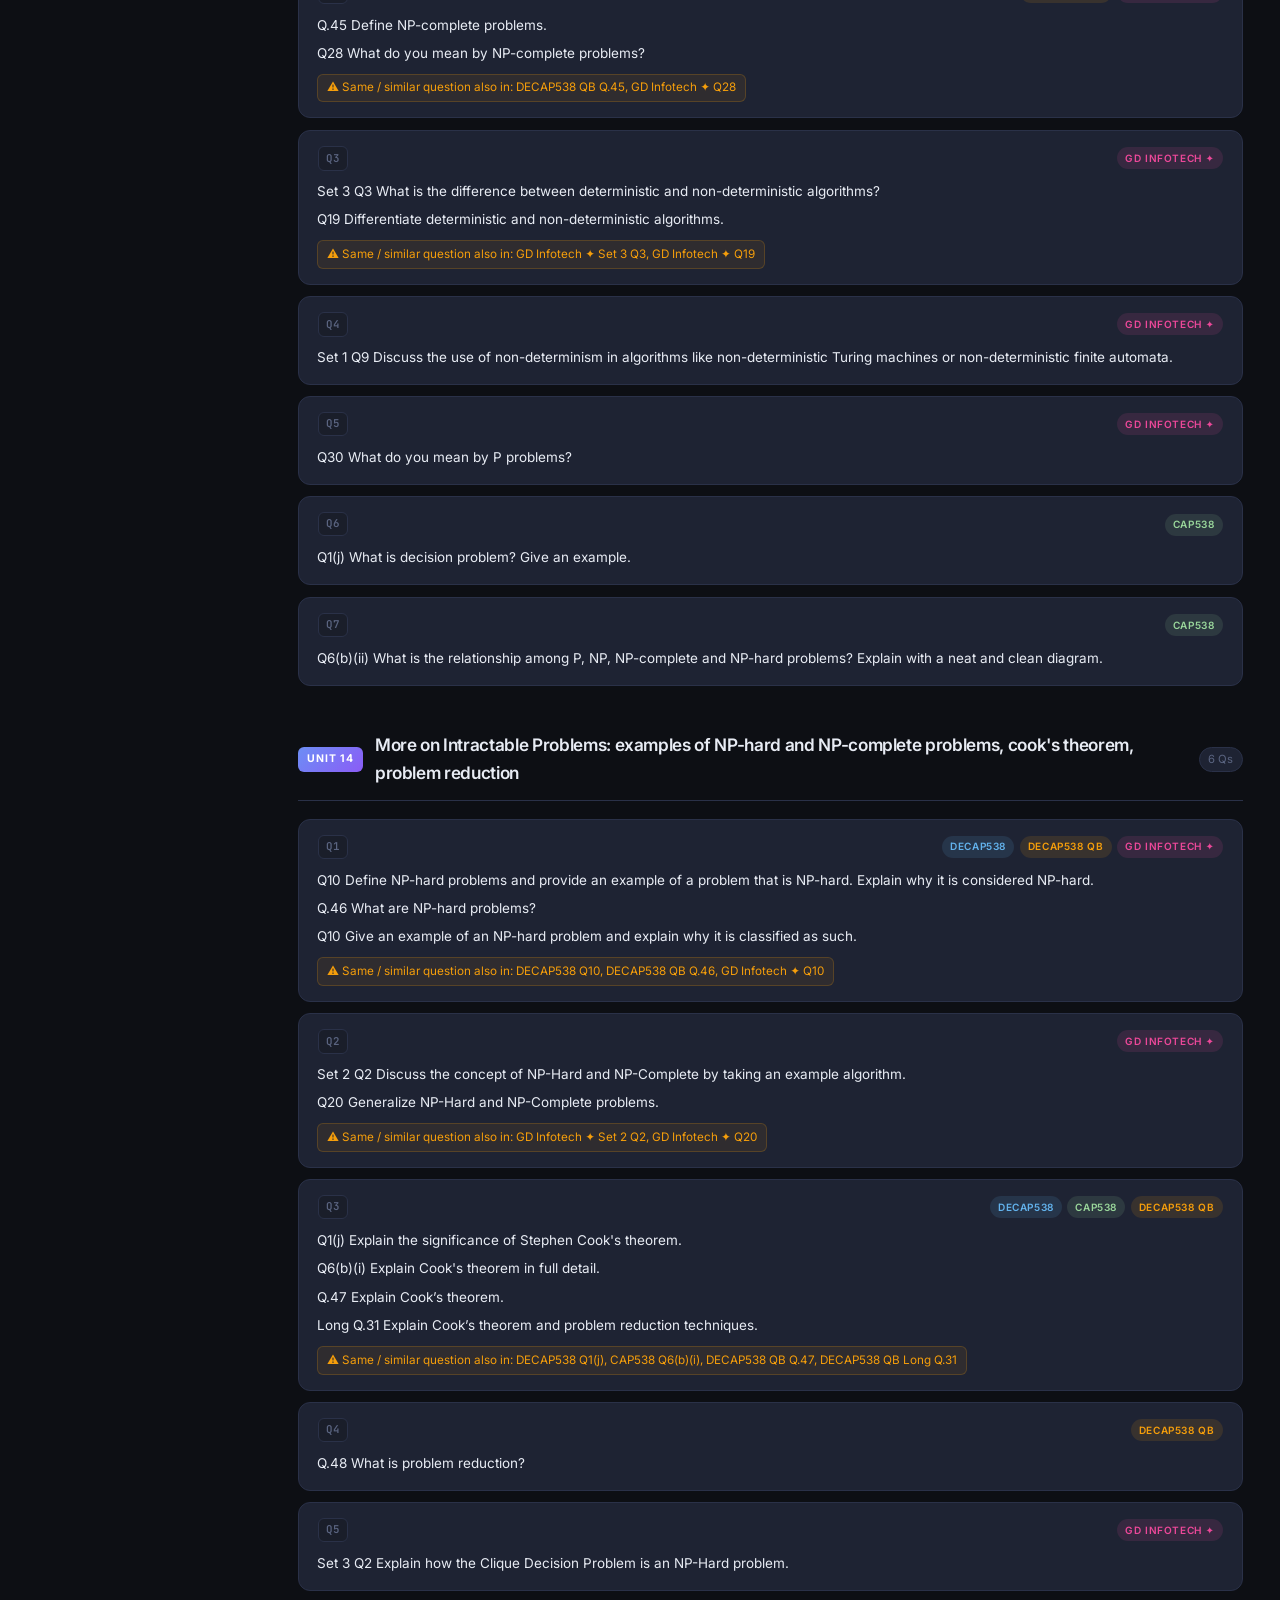
==== commit 9feb0988: "Add files via upload" ====
--- a/algorithm-design-and-analysis/index.html
+++ b/algorithm-design-and-analysis/index.html
@@ -28,9 +28,16 @@
       </div>
     </div>
   </header>
+  <div class="mobile-bar">
+    <button class="mobile-bar-btn" id="mobileMenuBtn" aria-label="Open units menu" aria-expanded="false">☰</button>
+    <span class="mobile-bar-title">DECAP538 · Algorithm Design and Analysis</span>
+    <button class="mobile-bar-btn" id="mobileSearchBtn" aria-label="Search questions">🔍</button>
+  </div>
+  <div class="nav-backdrop" id="navBackdrop"></div>
   <div class="page-layout">
     <aside class="sidebar" id="sidebar">
-      <div class="sidebar-header"><span class="sidebar-icon">📚</span><span>Units</span><button class="nav-toggle" id="navToggle" aria-label="Open units menu" aria-expanded="false">☰</button></div>
+      <div class="sidebar-header"><span class="sidebar-icon">📚</span><span>Units</span><button class="nav-toggle" id="navToggle" aria-label="Close units menu">✕</button></div>
+      <div class="sidebar-body" id="sidebarBody">
       <nav class="unit-nav" id="unitNav">
         <a href="#unit1" class="nav-item active" data-unit="1"><span class="nav-num">01</span><span class="nav-text">Introduction</span></a>
 <a href="#unit2" class="nav-item" data-unit="2"><span class="nav-num">02</span><span class="nav-text">Divide and Conquer</span></a>
@@ -52,6 +59,7 @@
         <div class="stat-item"><span class="stat-num">4</span><span class="stat-label">Papers</span></div>
         <div class="stat-item"><span class="stat-num">14</span><span class="stat-label">Units</span></div>
       </div>
+      </div>
     </aside>
     <main class="main-content">
       <div class="search-wrap">
--- a/style.css
+++ b/style.css
@@ -829,3 +829,164 @@
   .unit-count { margin-left: 0; }
   a.chip.paper-link { font-size: 0.72rem; padding: 0.3rem 0.6rem; }
 }
+
+/* ============================
+   STICKY MOBILE NAV BAR (2026-11-06 v2)
+   On phones the Units bar sticks to the top while scrolling, so the
+   hamburger (and a search shortcut) are reachable from ANY scroll depth.
+   The unit list opens as a dropdown panel under the bar; picking a unit,
+   tapping outside, or Esc closes it. Anchor jumps get scroll-margin so
+   unit titles are not hidden under the bar. Desktop keeps the full
+   sticky sidebar (the body wrapper uses display:contents there).
+   ============================ */
+.sidebar-body { display: contents; }
+.unit-section { scroll-margin-top: 14px; }
+.nav-search {
+  display: none;
+  margin-left: auto;
+  background: var(--surface);
+  border: 1px solid var(--border);
+  border-radius: var(--radius-sm);
+  width: 38px;
+  height: 38px;
+  font-size: 0.95rem;
+  line-height: 1;
+  cursor: pointer;
+  align-items: center;
+  justify-content: center;
+  flex-shrink: 0;
+}
+.nav-search:hover { border-color: var(--accent); }
+.nav-toggle { margin-left: 0.45rem; }
+@media (max-width: 900px) {
+  .nav-search { display: inline-flex; }
+  .sidebar {
+    position: sticky;
+    top: 0;
+    z-index: 70;
+    height: auto;
+    overflow: visible;
+    box-shadow: 0 8px 22px rgba(0, 0, 0, 0.35);
+  }
+  .sidebar-body { display: none; }
+  .sidebar.open .sidebar-body {
+    display: block;
+    position: absolute;
+    top: 100%;
+    left: 0;
+    right: 0;
+    background: var(--bg2);
+    border-bottom: 1px solid var(--border);
+    box-shadow: 0 22px 34px rgba(0, 0, 0, 0.5);
+    max-height: min(64vh, 500px);
+    overflow-y: auto;
+  }
+  .unit-section { scroll-margin-top: 76px; }
+}
+
+/* ============================
+   MOBILE DRAWER NAV (2026-11-06 v3)
+   Real mobile pattern: a FIXED top bar (hamburger + subject + search)
+   that is on screen from the first moment and at every scroll depth,
+   opening the units as a slide-in DRAWER with a proper row list and a
+   dimmed backdrop. Replaces the v1/v2 in-flow sticky bar on <=900px.
+   Desktop is untouched (bar + backdrop are never rendered there).
+   ============================ */
+.mobile-bar { display: none; }
+.nav-backdrop { display: none; }
+@media (max-width: 900px) {
+  .mobile-bar {
+    display: flex;
+    align-items: center;
+    gap: 0.6rem;
+    position: fixed;
+    top: 0; left: 0; right: 0;
+    height: 52px;
+    padding: 0 0.6rem;
+    z-index: 100;
+    background: rgba(19, 22, 30, 0.94);
+    -webkit-backdrop-filter: blur(10px);
+    backdrop-filter: blur(10px);
+    border-bottom: 1px solid var(--border);
+  }
+  .mobile-bar-btn {
+    width: 40px; height: 40px;
+    flex-shrink: 0;
+    display: inline-flex;
+    align-items: center;
+    justify-content: center;
+    background: var(--surface);
+    border: 1px solid var(--border);
+    border-radius: var(--radius-sm);
+    color: var(--text-primary);
+    font-size: 1.05rem;
+    line-height: 1;
+    cursor: pointer;
+  }
+  .mobile-bar-title {
+    flex: 1;
+    min-width: 0;
+    white-space: nowrap;
+    overflow: hidden;
+    text-overflow: ellipsis;
+    font-size: 0.85rem;
+    font-weight: 600;
+    color: var(--text-primary);
+  }
+  .site-header { margin-top: 52px; }
+  .sidebar {
+    position: fixed;
+    top: 0; left: 0; bottom: 0; right: auto;
+    width: min(320px, 85vw);
+    height: 100vh;
+    height: 100dvh;
+    z-index: 120;
+    transform: translateX(-105%);
+    transition: transform 0.25s ease;
+    box-shadow: none;
+  }
+  .sidebar.open {
+    transform: translateX(0);
+    box-shadow: 24px 0 48px rgba(0, 0, 0, 0.5);
+  }
+  .sidebar-body, .sidebar.open .sidebar-body {
+    display: flex;
+    flex-direction: column;
+    flex: 1;
+    min-height: 0;
+    position: static;
+    max-height: none;
+    overflow: visible;
+    box-shadow: none;
+    background: transparent;
+  }
+  .sidebar .unit-nav, .sidebar.open .unit-nav {
+    display: block;
+    flex: 1;
+    overflow-y: auto;
+    padding: 0.5rem 0;
+  }
+  .sidebar .nav-item {
+    display: flex;
+    align-items: center;
+    gap: 0.6rem;
+    padding: 0.7rem 1.1rem;
+    font-size: 0.85rem;
+    border-left: 2px solid transparent;
+    border-bottom: none;
+    border-radius: 0;
+  }
+  .sidebar .nav-num { display: block; }
+  .sidebar-header .nav-toggle { margin-left: auto; }
+  .nav-search { display: none !important; }
+  .nav-backdrop.show {
+    display: block;
+    position: fixed;
+    inset: 0;
+    background: rgba(4, 6, 10, 0.55);
+    z-index: 110;
+  }
+  body.drawer-open { overflow: hidden; }
+  .unit-section { scroll-margin-top: 66px; }
+  .back-to-top { z-index: 90; }
+}
